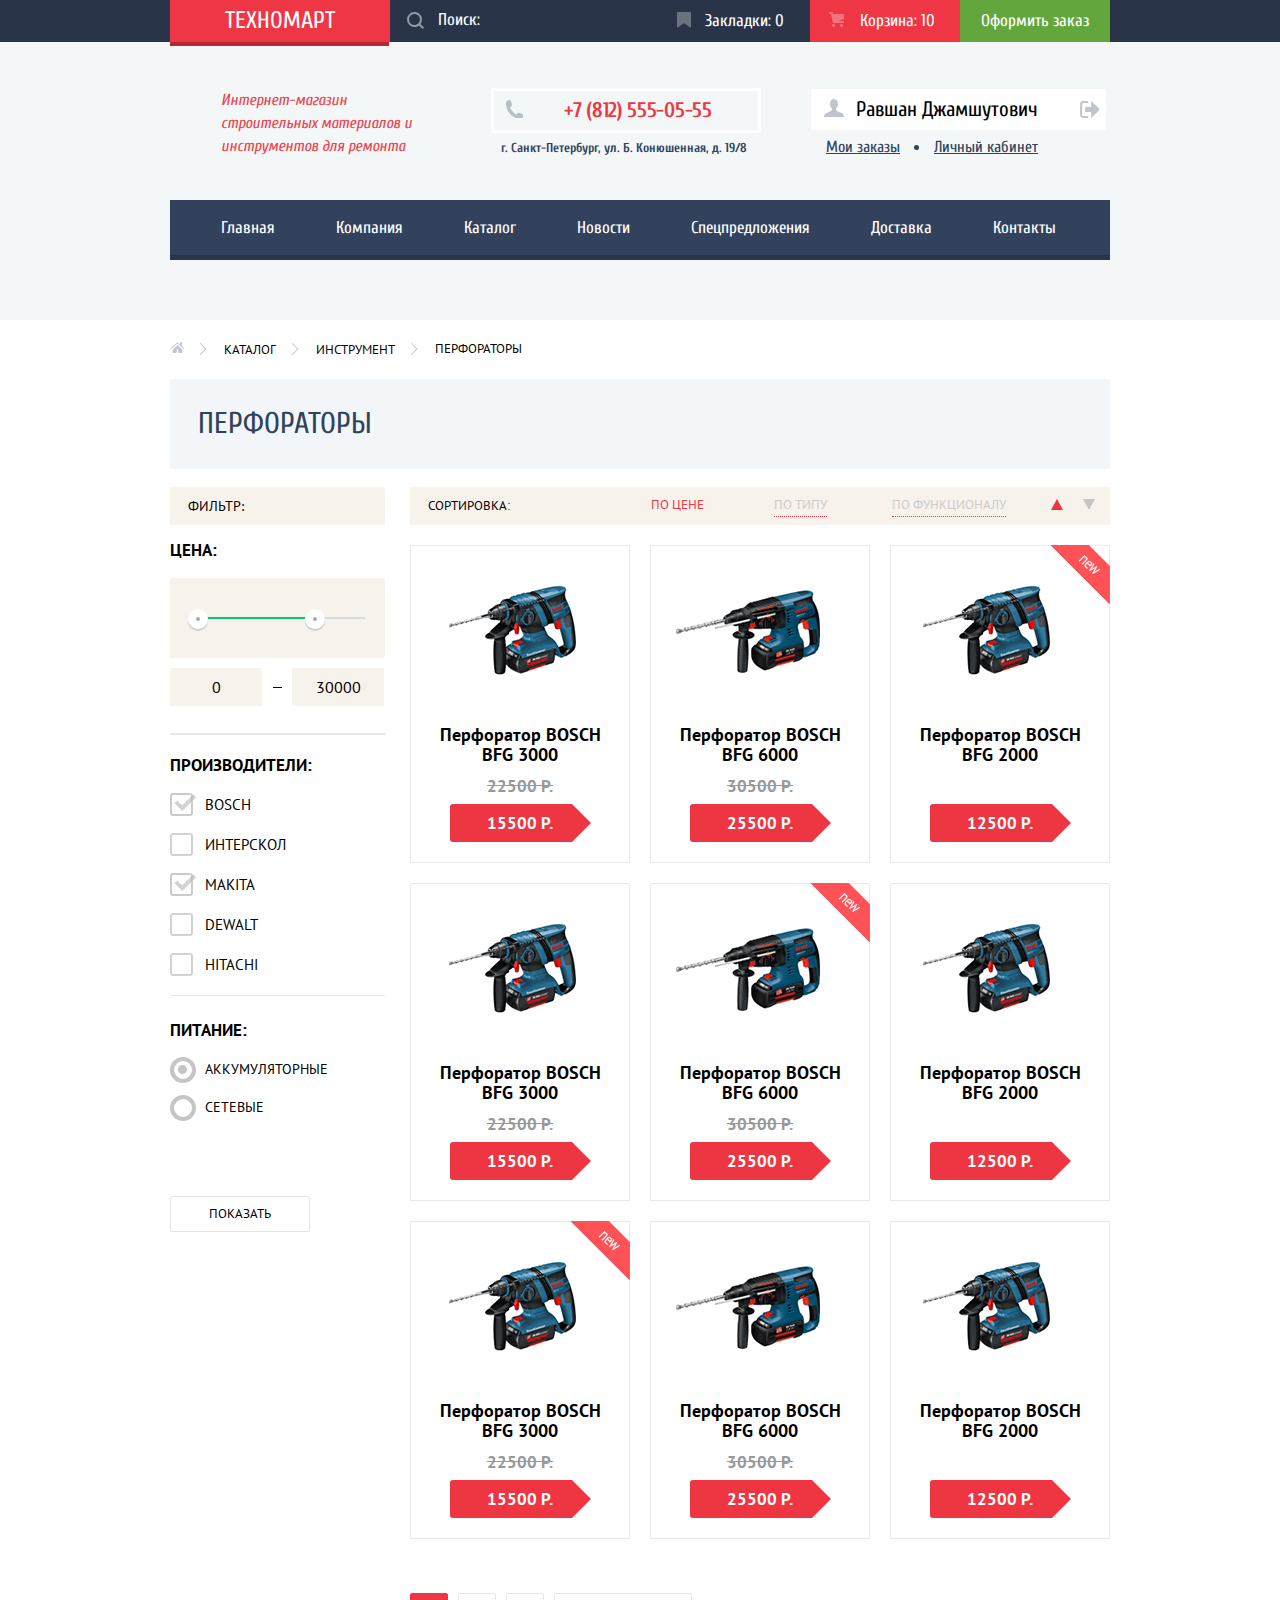
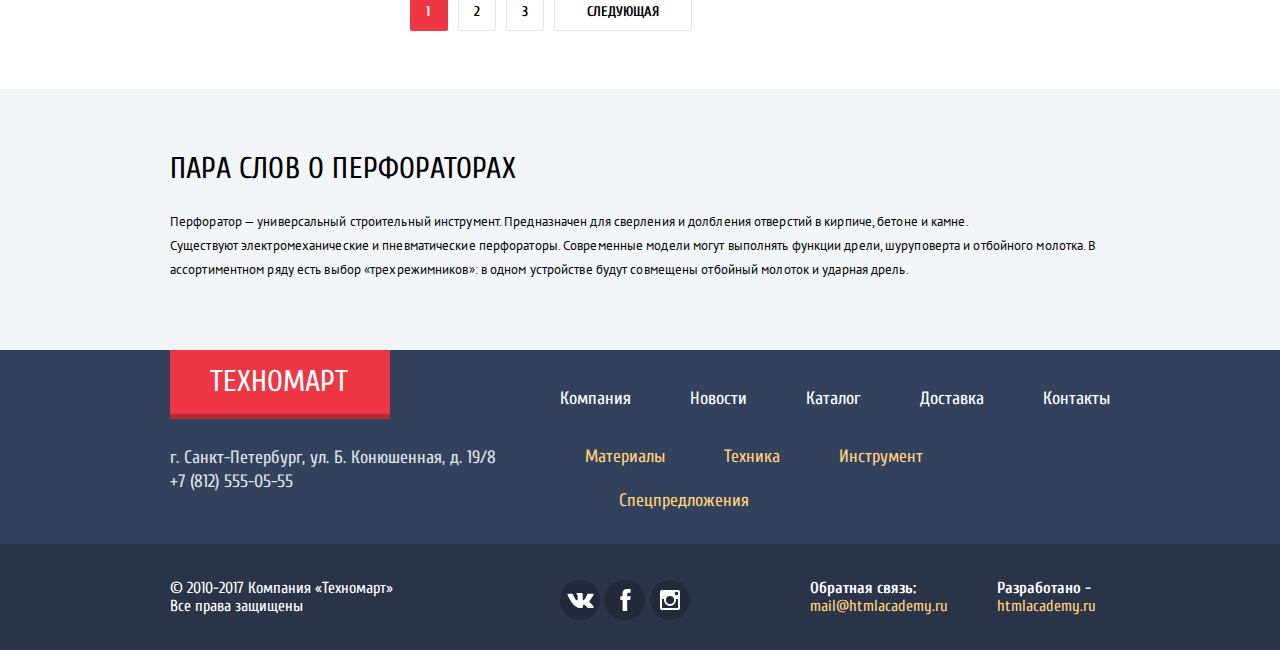
==== catalog.html @ 1ebf63c8 "Финал 8" ====
<!DOCTYPE html>
<html lang="en">
<head>
	<meta charset="UTF-8">
	<title>Technomart</title>
    <link href="css/minnormalize.css" rel="stylesheet">
    <link href="css/minstyle.css" rel="stylesheet" >
</head>
<body>
	<header class="main-header">
		
		<div class="main-header-wrapper">
			<div class="container">

			  	<section class="order-navigation">
			  		<a href="index.html" class="logo">Техномарт</a>

			  		<form action="#" method="post" class="search-form">
			  			<label for="search-request">
                			<span class="visually-hidden">Поиск по сайту:</span>
              			</label>
  						<input class="search-field" type="search" name="search-request" id="search-request" placeholder="Поиск:" autocomplete="on">
  						<button class="button visually-hidden" type="submit" value="Поиск" tabindex="-1">Поиск</button>

					</form>
					
					<button class="bookmarks">Закладки: 0</button>
					<button class="basket basket-catalog">Корзина: 10</button>
			  		<a href="#" class="order">Оформить заказ</a>
			  	</section>

			</div>
		</div>

		<div class="address-wrapper">
			<div class="container">	
				<section class="address">
					<h1>Интернет-магазин строительных материалов и инструментов для ремонта</h1>
					
					<div class="address-item address-item-catalog">
						<p class="tel">+7 (812) 555-05-55</p>
						<span>г. Санкт-Петербург, ул. Б. Конюшенная, д. 19/8</span>
					</div>

					<div class="address-right">
						<div class="address-text">
							<a class="address-right-user" href="">Равшан Джамшутович</a>
							<a class="address-right-close" href=""></a>
						</div>
						<a class="address-text-footer" href="#">Мои заказы</a>
						<a class="address-text-footer" href="#">Личный кабинет</a>
					</div>
				</section>	
			</div>
		</div>

		<div class="container">

	        <nav class="main-navigation">
	        	<ul class="site-navigation">
	        		<li><a href="index.html">Главная</a></li>
	        		<li><a href="#">Компания</a></li>
	        		<li><a>Каталог</a></li>
	        		<li><a href="#">Новости</a></li>
	        		<li><a href="#">Спецпредложения</a></li>
	        		<li><a href="#">Доставка</a></li>
	        		<li><a href="#">Контакты</a></li>
	        	</ul>
	        </nav>

        </div>
		
		
  	</header>

	<main class="container">
		
		<ul class="breadcrumbs">
	        <li class="breadcrumbs-item"><a class="breadcrumbs-home" href="index.html"><img src="img/icon-home.svg" alt="Главная" width="14" height="14"></a></li>
	        <li class="breadcrumbs-item"><a>Каталог</a></li>
	        <li class="breadcrumbs-item"><a href="#">Инструмент</a></li>
	        <li class="breadcrumbs-current">Перфораторы</li>
      	</ul>
		
		<h2 class="instrument-text">Перфораторы</h2>
		
		<div class="catalog-item">

			<section class="filters">
		        
		        <form method="get" action="https://echo.htmlacademy.ru" class="filter">
		        	<p>Фильтр:</p>
		        	
		        	<div class="filter-item filter-item1"><p class="filter-text">Цена:</p>

		        		<div class="range-filter">
            				<div class="range-controls">
								<div class="scale">
					            	<div class="bar"></div>
					            </div>
					            <div class="toggle toggle-min"></div>
            					<div class="toggle toggle-max"></div>
          					</div>

          					<div class="price-controls">
								<label class="min-price"><input name="min-price" type="text" value="0"></label>
            					<label class="max-price"><input name="max-price" type="text" value="30000"></label>
          					</div>
        				</div>

		        	</div>

		        	<div class="filter-item filter-item2">Производители:</div>
				        <ul class="filter-list">
				          <li>
				            <input class="visually-hidden filter-input filter-input-checkbox" type="checkbox" name="bosch" id="bosch" checked>
				            <label for="bosch">Bosch</label>
				          </li>
				          <li>
				            <input class="visually-hidden filter-input filter-input-checkbox" type="checkbox" name="interscol" id="interscol">
				            <label for="interscol">Интерскол</label>
				          </li>
				          <li>
				            <input class="visually-hidden filter-input filter-input-checkbox" type="checkbox" name="makita" id="makita" checked>
				            <label for="makita">Makita</label>
				          </li>
				          <li>
				            <input class="visually-hidden filter-input filter-input-checkbox" type="checkbox" name="dewalt" id="dewalt">
				            <label for="dewalt">Dewalt</label>
				          </li>
				          <li>
				            <input class="visually-hidden filter-input filter-input-checkbox" type="checkbox" name="hitachi" id="hitachi">
				            <label for="hitachi">Hitachi</label>
				          </li>
				        </ul>
						
				        <div class="filter-item filter-item3">Питание:</div>

				       	<ul class="filter-list2">
				       		<li>
				      			<input class="visually-hidden filter-input filter-input-radio" type="radio" name="product-group" id="battery" checked>
		    					<label for="battery">Аккумуляторные</label>
		    				</li>
		  					<li>
		      					<input class="visually-hidden filter-input filter-input-radio" type="radio" name="product-group" id="network">
		    					<label for="network">Сетевые</label>
		    				</li>
		    			</ul>

	    				<button type="submit" class="filter-button">Показать</button>
		        </form>
		        
	      	</section>

	      	<section class="catalog">

	      	 	<div class="sorting">
		        	<p>Сортировка:</p>
		        	<a href="#" class="sorting-text1 sorting-active">По цене</a>
		        	<a href="#" class="sorting-text2">По типу</a>
		        	<a href="#" class="sorting-text3">По функционалу</a>
		        	<a href="#" class="sorting-up">
		        		<span class="visually-hidden">Упорядочить по возрастанию</span>
		        		<!-- <svg class="sorting-img1" xmlns="http://www.w3.org/2000/svg" width="11" height="10" viewBox="0 0 11 10"><path d="M5.5 0L0 10h11z"/></svg> -->
		        	</a>
		        	<a href="#" class="sorting-down">
		        		<span class="visually-hidden">Упорядочить по убыванию</span>
		        		<!-- <svg class="sorting-img2" xmlns="http://www.w3.org/2000/svg" width="11" height="10" viewBox="0 0 11 10"><path d="M5.5 10L0 0h11"/></svg> -->
		        	</a>
		        </div>

		        <div class="catalog-product-item">
		      		<div class="catalog-product">
						<img class="img1" src="img/product2.png" alt="Перфоратор BOSH BFG 3000" width="127" height="112">
						<p class="product-text">Перфоратор BOSCH BFG 3000</p>
						<div class="old-price">22500 Р.</div>
						<div class="new-price">15500 Р.</div>
						<div class="product-item">
							<button class="product-buy catalog-buy">Купить</button>
							<button class="product-bookmarks">В закладки</button>
						</div>
					</div>
					<div class="catalog-product">
						<img class="img2" src="img/product3.png" alt="Перфоратор BOSH BFG 6000" width="144" height="128">
						<p class="product-text">Перфоратор BOSCH BFG 6000</p>
						<div class="old-price">30500 Р.</div>
						<div class="new-price">25500 Р.</div>
						<div class="product-item">
							<button class="product-buy catalog-buy">Купить</button>
							<button class="product-bookmarks">В закладки</button>
						</div>
					</div>
					<div class="catalog-product new">
						<img class="img3" src="img/product2.png" alt="Перфоратор BOSH BFG 2000" width="127" height="112">
						<p class="product-text">Перфоратор BOSCH BFG 2000</p>
						<div class="old-price hidden">32500 Р.</div>
						<div class="new-price">12500 Р.</div>
						<div class="product-item">
							<button class="product-buy catalog-buy">Купить</button>
							<button class="product-bookmarks">В закладки</button>
						</div>
					</div>
					
					<div class="catalog-product">
						<img class="img1" src="img/product2.png" alt="Перфоратор BOSH BFG 3000" width="127" height="112">
						<p class="product-text">Перфоратор BOSCH BFG 3000</p>
						<div class="old-price">22500 Р.</div>
						<div class="new-price">15500 Р.</div>
						<div class="product-item">
							<button class="product-buy catalog-buy">Купить</button>
							<button class="product-bookmarks">В закладки</button>
						</div>
					</div>
					<div class="catalog-product new">
						<img class="img2" src="img/product3.png" alt="Перфоратор BOSH BFG 6000" width="144" height="128">
						<p class="product-text">Перфоратор BOSCH BFG 6000</p>
						<div class="old-price">30500 Р.</div>
						<div class="new-price">25500 Р.</div>
						<div class="product-item">
							<button class="product-buy catalog-buy">Купить</button>
							<button class="product-bookmarks">В закладки</button>
						</div>
					</div>
					<div class="catalog-product">
						<img class="img3" src="img/product2.png" alt="Перфоратор BOSH BFG 2000" width="127" height="112">
						<p class="product-text">Перфоратор BOSCH BFG 2000</p>
						<div class="old-price hidden">32500 Р.</div>
						<div class="new-price">12500 Р.</div>
						<div class="product-item">
							<button class="product-buy catalog-buy">Купить</button>
							<button class="product-bookmarks">В закладки</button>
						</div>
					</div>

					<div class="catalog-product new">
						<img class="img1" src="img/product2.png" alt="Перфоратор BOSH BFG 3000" width="127" height="112">
						<p class="product-text">Перфоратор BOSCH BFG 3000</p>
						<div class="old-price">22500 Р.</div>
						<div class="new-price">15500 Р.</div>
						<div class="product-item">
							<button class="product-buy catalog-buy">Купить</button>
							<button class="product-bookmarks">В закладки</button>
						</div>
					</div>
					<div class="catalog-product">
						<img class="img2" src="img/product3.png" alt="Перфоратор BOSH BFG 6000" width="144" height="128">
						<p class="product-text">Перфоратор BOSCH BFG 6000</p>
						<div class="old-price">30500 Р.</div>
						<div class="new-price">25500 Р.</div>
						<div class="product-item">
							<button class="product-buy catalog-buy">Купить</button>
							<button class="product-bookmarks">В закладки</button>
						</div>
					</div>
					<div class="catalog-product">
						<img class="img3" src="img/product2.png" alt="Перфоратор BOSH BFG 2000" width="127" height="112">
						<p class="product-text">Перфоратор BOSCH BFG 2000</p>
						<div class="old-price hidden">32500 Р.</div>
						<div class="new-price">12500 Р.</div>
						<div class="product-item">
							<button class="product-buy catalog-buy">Купить</button>
							<button class="product-bookmarks">В закладки</button>
						</div>
					</div>					
					
				</div>

				<ul class="pagination-list">
		          	<li class="pagination-item"><a class="pagination-item-current">1</a></li>
		          	<li class="pagination-item"><a href="#">2</a></li>
		          	<li class="pagination-item"><a href="#">3</a></li>
		          	<li class="pagination-item"><a class="pagination-item-last" href="#">Следующая</a></li>
		        </ul>

	      	</section>
	    </div>

	</main>		

		<div class="catalog-wrapper">
			<div class="container">
				<section class="catalog-description">
			      	<h3>Пара слов о перфораторах</h3>
			      	<p>Перфоратор — универсальный строительный инструмент. Предназначен для сверления и долбления отверстий в кирпиче, бетоне и камне. <br>
			      	Существуют электромеханические и пневматические перфораторы. Современные модели могут выполнять функции дрели, шуруповерта и отбойного
					молотка. В ассортиментном ряду есть выбор «трехрежимников»: в одном устройстве будут совмещены отбойный молоток и ударная дрель.</p>
				</section>
			</div>
		</div>
		

	

	<section class="navigation">
		<div class="container">
			<div class="navigation-items">
				<div class="navigation-item-left">
					<a class="logo" href="index.html">Техномарт</a>
					<p class="navigation-text">г. Санкт-Петербург, ул. Б. Конюшенная, д. 19/8<br>		
					   +7 (812) 555-05-55</p>
				</div>
				<div class="navigation-item-right">
					<div class="navigation-list">
						<ul class="navigation-list-top">
			        		<li><a href="#">Компания</a></li>
			        		<li><a href="#">Новости</a></li>
			        		<li><a href="catalog.html">Каталог</a></li>
			        		<li><a href="#">Доставка</a></li>
			        		<li><a href="#">Контакты</a></li>
			        	</ul>
			        	<ul class="navigation-list-bottom">
			        		<li><a href="#" class="orange">Материалы</a></li>
			        		<li><a href="#" class="orange">Техника</a></li>
			        		<li><a href="#" class="orange">Инструмент</a></li>
			        		<li><a href="#" class="orange">Спецпредложения</a></li>
			        	</ul>
		        	</div>
				</div>
			</div>
		</div>
	</section>

	<footer>
		<div class="container">
			<div class="footer-items">
				<p class="footer-left">&copy; 2010-2017 Компания «Техномарт» Все права защищены</p>
				<ul>
					<li><a class="footer-social social-button" href="#">
						<span class="visually-hidden">Подписывайтесь на нас в Вконтакте</span>
						<svg xmlns="http://www.w3.org/2000/svg" width="27" height="15" viewBox="0 0 26.14 14.91">
      							<path d="M26 13.47l-.09-.17a13.55 13.55 0 0 0-2.6-3q-.87-.83-1.1-1.12A1 1 0 0 1 22 8a10.27 10.27 0 0 1 1.22-1.78l.88-1.16q2.35-3.13 2-4L26 .94a.8.8 0 0 0-.4-.22 2.14 2.14 0 0 0-.87 0h-3.92a.51.51 0 0 0-.27 0h-.3a.6.6 0 0 0-.15.14.93.93 0 0 0-.14.24 22.22 22.22 0 0 1-1.46 3.06q-.5.84-.93 1.46a7 7 0 0 1-.71.91 4.94 4.94 0 0 1-.52.47q-.23.18-.35.15l-.23-.05a.9.9 0 0 1-.31-.33 1.49 1.49 0 0 1-.16-.53v-.55-.65-.57-1.12-1-.75a3.14 3.14 0 0 0 0-.62 2.12 2.12 0 0 0-.14-.44.73.73 0 0 0-.28-.33 1.57 1.57 0 0 0-.46-.18A9 9 0 0 0 12.57 0a8.93 8.93 0 0 0-3.25.33 1.83 1.83 0 0 0-.52.41q-.25.3-.07.33a1.67 1.67 0 0 1 1.16.59l.08.16a2.6 2.6 0 0 1 .19.63 6.32 6.32 0 0 1 .12 1 10.59 10.59 0 0 1 0 1.7q-.07.71-.13 1.1a2.21 2.21 0 0 1-.18.64 2.69 2.69 0 0 1-.16.3l-.07.07a1 1 0 0 1-.37.07.86.86 0 0 1-.46-.19 3.27 3.27 0 0 1-.56-.52 7 7 0 0 1-.66-.93q-.37-.6-.76-1.42l-.22-.39q-.2-.38-.56-1.11t-.62-1.43A.9.9 0 0 0 5.2.9h-.07a.93.93 0 0 0-.22-.16A1.44 1.44 0 0 0 4.6.65L.87.68A1 1 0 0 0 .1.94L0 1a.44.44 0 0 0 0 .22 1.08 1.08 0 0 0 .08.37Q.9 3.53 1.86 5.31t1.66 2.87Q4.23 9.27 5 10.24t1 1.24l.37.41.34.33a8.06 8.06 0 0 0 1 .78 16.34 16.34 0 0 0 1.4.9 7.6 7.6 0 0 0 1.79.72 6.19 6.19 0 0 0 2 .22h1.57a1.08 1.08 0 0 0 .72-.3l.05-.07a.9.9 0 0 0 .1-.25 1.38 1.38 0 0 0 0-.37 4.48 4.48 0 0 1 .09-1.05 2.77 2.77 0 0 1 .23-.71 1.74 1.74 0 0 1 .29-.4 1.19 1.19 0 0 1 .23-.2h.11a.86.86 0 0 1 .77.21 4.52 4.52 0 0 1 .83.79q.39.47.93 1.05a6.41 6.41 0 0 0 1 .87l.27.16a3.31 3.31 0 0 0 .71.3 1.53 1.53 0 0 0 .76.07l3.48-.05a1.58 1.58 0 0 0 .8-.17.68.68 0 0 0 .34-.37 1.06 1.06 0 0 0 0-.46 1.71 1.71 0 0 0-.1-.36z" fill="#fff">
     							</path>
    					</svg></a>
					</li>
					<li><a class="footer-social social-button" href="#">
					        <svg xmlns="http://www.w3.org/2000/svg" width="19" height="22" viewBox="0 0 10.15 21.74">
						        <path d="M3.34 1.12A4.77 4.77 0 0 1 6.53 0h3.61v3.81H7.81a1.07 1.07 0 0 0-1.09.83v2.55h3.42c-.08 1.23-.24 2.45-.41 3.67h-3v10.87H2.21V10.86H0V7.21h2.19V3.66a3.83 3.83 0 0 1 1.15-2.54z" fill="#fff"/>
					        </svg></a>
					</li>
					<li><a class="footer-social social-button" href="#">
						<span class="visually-hidden">Смотрите нас в Инстаграме</span>
						<svg xmlns="http://www.w3.org/2000/svg" width="20" height="20" viewBox="0 0 20 20">
							<path d="M18 0H2a2 2 0 0 0-2 2v16a2 2 0 0 0 2 2h16a2 2 0 0 0 2-2V2a2 2 0 0 0-2-2zm-8 6a4 4 0 1 1-4 4 4 4 0 0 1 4-4zM2.5 18a.47.47 0 0 1-.5-.5V9h2.1a3.4 3.4 0 0 0-.1 1 6 6 0 1 0 12 0 3.4 3.4 0 0 0-.1-1H18v8.5a.47.47 0 0 1-.5.5zM18 4.5a.47.47 0 0 1-.5.5h-2a.47.47 0 0 1-.5-.5v-2a.47.47 0 0 1 .5-.5h2a.47.47 0 0 1 .5.5z" fill="#fff">
							</path>
        				</svg></a>
					</li>
		        </ul>
		        
		        <div class="footer-copyright">
		        	<div class="footer-copyright-left">
						<b>Обратная связь:</b> 
						<a class="button-footer" href="https://htmlacademy.ru">mail@htmlacademy.ru</a>
					</div>
					<div class="footer-copyright-right">
				        <b>Разработано -</b> 
				        <a class="button-footer" href="https://htmlacademy.ru/intensive/htmlcss">htmlacademy.ru</a>
				    </div>
				</div>
		      	
	      	</div>
		</div>
	</footer>

	<section class="modal-buy">

		<h3>Товар добавлен в корзину!</h3>
		<button class="modal-buy-close" type="button">Закрыть</button>
		
		<div class="modal-buy-item">
			<a class="left-button">Оформить заказ</a>
			<a class="right-button">Продолжить покупки</a>
		</div>
		
	</section>

	
	
	<script src="js/minpopap-buy.js"></script> 
	
</body>
</html>
---- css/minnormalize.css ----
html{line-height:1.15;-webkit-text-size-adjust:100%}body{margin:0}h1{font-size:2em;margin:.67em 0}hr{box-sizing:content-box;height:0;overflow:visible}pre{font-family:monospace,monospace;font-size:1em}a{background-color:transparent}abbr[title]{border-bottom:none;text-decoration:underline;text-decoration:underline dotted}b,strong{font-weight:bolder}code,kbd,samp{font-family:monospace,monospace;font-size:1em}small{font-size:80%}sub,sup{font-size:75%;line-height:0;position:relative;vertical-align:baseline}sub{bottom:-.25em}sup{top:-.5em}img{border-style:none}button,input,optgroup,select,textarea{font-family:inherit;font-size:100%;line-height:1.15;margin:0}button,input{overflow:visible}button,select{text-transform:none}button,[type="button"],[type="reset"],[type="submit"]{-webkit-appearance:button}button::-moz-focus-inner,[type="button"]::-moz-focus-inner,[type="reset"]::-moz-focus-inner,[type="submit"]::-moz-focus-inner{border-style:none;padding:0}button:-moz-focusring,[type="button"]:-moz-focusring,[type="reset"]:-moz-focusring,[type="submit"]:-moz-focusring{outline:1px dotted ButtonText}fieldset{padding:.35em .75em .625em}legend{box-sizing:border-box;color:inherit;display:table;max-width:100%;padding:0;white-space:normal}progress{vertical-align:baseline}textarea{overflow:auto}[type="checkbox"],[type="radio"]{box-sizing:border-box;padding:0}[type="number"]::-webkit-inner-spin-button,[type="number"]::-webkit-outer-spin-button{height:auto}[type="search"]{-webkit-appearance:textfield;outline-offset:-2px}[type="search"]::-webkit-search-decoration{-webkit-appearance:none}::-webkit-file-upload-button{-webkit-appearance:button;font:inherit}details{display:block}summary{display:list-item}template{display:none}[hidden]{display:none}
---- css/minstyle.css ----
@import "https://fonts.googleapis.com/css?family=Cuprum:400,400i,700|PT+Sans:400,700&subset=cyrillic";body{margin:0;padding:0;font-family:"Cuprum",Arial,sans-serif;font-size:14px;line-height:18px;font-weight:400;-webkit-box-sizing:border-box;box-sizing:border-box}a{text-decoration:none}img{max-width:100%;height:auto}.visually-hidden:not(:focus):not(:active),input[type="checkbox"].visually-hidden,input[type="radio"].visually-hidden{position:absolute;width:1px;height:1px;margin:-1px;border:0;padding:0;white-space:nowrap;-webkit-clip-path:inset(100%);clip-path:inset(100%);clip:rect(0 0 0 0);overflow:hidden}main{display:block}.main-header{margin-bottom:60px}.main-header-wrapper{background-color:#293448}.container{width:940px;margin:0 auto;padding:0 10px}.order-navigation{display:-webkit-box;display:-ms-flexbox;display:flex;background-color:#293448;color:#fff;margin:0}.order-navigation a{display:block}.order-navigation .logo{position:relative;font-size:24px;line-height:24px;color:#fff;background-color:#EF3644;padding:9px 55px;cursor:pointer;text-transform:uppercase}.order-navigation .logo::before{content:"";position:absolute;width:219px;height:4px;bottom:-4px;left:0;background-color:#B52932}.order-navigation .logo:hover,.order-navigation .logo:focus{background-color:#C92C37}.order-navigation .logo:active{background-color:#BA2632}.order-navigation button{font-size:17px;line-height:18px;background-color:#293448;color:#fff;border:none;cursor:pointer}.order-navigation .basket{position:relative;padding:10px 0;padding-left:50px;padding-right:30px;display:block}.order-navigation .bookmarks{position:relative;padding:10px 0;padding-left:45px;padding-right:26px;display:block}.order-navigation .bookmarks::before{content:"";position:absolute;width:18px;height:18px;left:17px;background-image:url(../img/icon-bookmark.svg);background-repeat:no-repeat;background-position:0 0;opacity:.3}.order-navigation .basket::before{content:"";position:absolute;width:18px;height:18px;left:19px;background-image:url(../img/icon-cart.svg);background-repeat:no-repeat;background-position:0 0;opacity:.3}.order-navigation .bookmarks:hover::before,.order-navigation .basket:hover::before,.order-navigation .bookmarks:focus::before,.order-navigation .basket:focus::before{opacity:1}.order-navigation .bookmarks:active::before,.order-navigation .basket:active::before{opacity:.5}.order-navigation button:active{background-color:#161C28;color:#B7BBBE}.order-navigation-item{display:-webkit-box;display:-ms-flexbox;display:flex}.order-navigation-item2{display:-webkit-box;display:-ms-flexbox;display:flex}.order-navigation .order{font-size:17px;line-height:18px;background-color:#63A63D;color:#fff;padding:12px 21px}.order-navigation .order:hover,.order-navigation .order:focus{background-color:#5FBA2E}.order-navigation .order:active{background-color:#518533;color:#B7BBBE}.search-form input[type=search]{-webkit-box-sizing:border-box;box-sizing:border-box;font-size:17px;line-height:18px;width:270px;background-color:#293449;background-image:url(../img/icon-search-gray.svg);background-repeat:no-repeat;background-position:17px 12px;border:none;-webkit-transition:background .15s;-o-transition:background .15s;transition:background .15s;padding:11px 10px 12px 48px}.search-form input[type="search"]::-webkit-input-placeholder{color:#fff}.search-form input[type="search"]:-ms-input-placeholder{color:#fff}.search-form input[type="search"]::-ms-input-placeholder{color:#fff}.search-form input[type="search"]::placeholder{color:#fff}.search-form input[type=search]:hover{background-color:#212a3a;background-image:url(../img/icon-search-white.svg)}.search-form input[type=search]:active{background-image:url(../img/icon-search-gray.svg)}.search-form input[type=search]:focus{color:#000;background-color:#fff;background-image:url(../img/icon-search-red.svg)}.address{display:-webkit-box;display:-ms-flexbox;display:flex;min-height:278px;background-color:#F3F7F8}.address-wrapper{background-color:#F3F7F8}.address-item{width:270px;margin-right:67px}.address h1{margin-top:47px;margin-left:51px;margin-right:60px;width:210px;font-size:16px;line-height:23px;color:#EF434E;font-style:italic;font-weight:400}.address p:not(.address-text){margin:0;margin-top:46px;margin-bottom:3px;position:relative;color:#EF3643;font-weight:700;font-size:21px;line-height:21px;letter-spacing:-.3px;border:3px solid #FFF;padding:9px 0;padding-left:70px;padding-right:40px}.address p:not(.address-text)::before{content:"";position:absolute;width:18px;height:18px;left:11px;background-image:url(../img/icon-phone.svg);background-repeat:no-repeat;background-position:0 0}.address-item span{font-size:13px;line-height:24px;font-weight:700;color:#32425C;padding-left:10px}.address button{height:45px;font-size:21px;line-height:21px;margin-top:46px;background-color:#fff;border:none;list-style:none;cursor:pointer}.enter{position:relative;margin-right:10px;padding-left:48px;padding-right:23px}.enter::before{content:"";position:absolute;width:20px;height:18px;top:14px;left:14px;background-image:url(../img/icon-login.svg);background-repeat:no-repeat;background-position:0 0;opacity:.1}.enter:hover::before,.enter:focus::before{opacity:1}.enter:active::before{opacity:.1}.registration{width:150px}.address button:hover,.address button:focus{color:#ED3744}.address button:active{color:#CACACA}.site-navigation{position:absolute;top:200px;min-width:940px;background-color:#32425C;margin:0;padding:0;display:-webkit-box;display:-ms-flexbox;display:flex}.site-navigation::after{content:"";position:absolute;width:940px;height:5px;background-color:#293448;left:0;top:55px}.main-navigation a{display:block;font-size:17px;margin:0;line-height:17px;padding:19px 0;padding-left:29px;padding-right:32px;color:#fff;cursor:pointer}.main-navigation li{list-style:none}.main-navigation li:first-child{padding-left:22px}.main-navigation a:hover,.main-navigation a:focus{background-color:#293448}.main-navigation a:active{color:#A8ACAD}.description{color:#fff;margin-bottom:53px}.description-items{display:-webkit-box;display:-ms-flexbox;display:flex;margin-top:59px}.description-items-slider{display:-webkit-box;display:-ms-flexbox;display:flex;-webkit-box-orient:horizontal;-webkit-box-direction:reverse;-ms-flex-direction:row-reverse;flex-direction:row-reverse}.description-right{display:-webkit-box;display:-ms-flexbox;display:flex;-webkit-box-orient:vertical;-webkit-box-direction:normal;-ms-flex-direction:column;flex-direction:column}.description h3{font-size:24px;line-height:30px}.description a{color:#fff;font-size:14px;line-height:18px;text-transform:uppercase}.description-item1{position:relative;background-color:#FFBF47;width:300px;height:123px;margin-right:20px;margin-bottom:20px}.description-item1::after{content:"";position:absolute;width:60px;height:60px;background-image:url(../img/new-flag.png);background-repeat:no-repeat;background-position:0 0;top:0;right:0}.description-item1 h3,.description-item2 h3,.description-item3 h3,.description-item4 h3,.description-item5 h3{position:relative;padding-left:22px;margin-top:20px;margin-bottom:12px}.description-item1 h3::after{content:"";position:absolute;width:50px;height:70px;background-image:url(../img/icon-1.svg);background-repeat:no-repeat;background-position:0 0;top:10px;left:213px}.description-item2 h3::after{content:"";position:absolute;width:75px;height:70px;background-image:url(../img/icon-2.svg);background-repeat:no-repeat;background-position:0 0;top:14px;left:195px}.description-item3 h3::after{content:"";position:absolute;width:75px;height:70px;background-image:url(../img/icon-3.svg);background-repeat:no-repeat;background-position:0 0;top:10px;left:190px}.description-item4 h3::after{content:"";position:absolute;width:75px;height:75px;background-image:url(../img/icon-4.svg);background-repeat:no-repeat;background-position:0 0;top:5px;left:195px}.description-item5 h3::after{content:"";position:absolute;width:80px;height:75px;background-image:url(../img/icon-5.svg);background-repeat:no-repeat;background-position:0 0;top:10px;left:190px}.description-item1 a{display:block;border-radius:2px;padding:10px 0;width:135px;text-align:center;margin-left:25px;background-color:#E5AD40}.description-item1 a:hover,.description-item1 a:focus{background-color:#A47D29}.description-item2{background-color:#3BBCE3;width:300px;margin-right:20px;margin-bottom:20px;min-height:123px}.description-item2 a{display:block;width:135px;border-radius:2px;padding:10px 0;margin-left:25px;text-align:center;background-color:#34A9CC}.description-item2 a:hover,.description-item2 a:focus{background-color:#427598}.description-item3{background-color:#DD91D9;width:300px;margin-bottom:20px;min-height:123px}.description-item3 a{display:block;width:135px;border-radius:2px;padding:10px 0;text-align:center;margin-left:25px;background-color:#C782C3}.description-item3 a:hover,.description-item3 a:focus{background-color:#8C4F8F}.description-item4{background-color:#8ED78E;width:300px;min-height:123px;margin-bottom:20px}.description-item4 a{display:block;width:135px;border-radius:2px;padding:10px 0;text-align:center;margin-left:25px;background-color:#80C181}.description-item4 a:hover,.description-item4 a:focus{background-color:#5C9255}.description-item5{background-color:#FEC047;width:300px;min-height:123px}.description-item5 a{display:block;width:135px;border-radius:2px;padding:10px 0;text-align:center;margin-left:25px;background-color:#E5AD40}.description-item5 a:hover,.description-item5 a:focus{background-color:#A47D29}.slider{position:relative;width:620px;height:265px;background-color:#170D0C;margin-right:20px}.slider::before{content:"";position:absolute;width:25px;height:40px;background-image:url(../img/icon-left.svg);background-repeat:no-repeat;background-position:0 0;top:115px;left:25px}.slider::after{content:"";position:absolute;width:25px;height:40px;background-image:url(../img/icon-right.svg);background-repeat:no-repeat;background-position:0 0;top:115px;right:20px}.slider p{text-transform:uppercase;font-weight:700;font-size:36px;line-height:36px;margin:0}.slider span{font-size:18px;line-height:24px}.button{font-size:14px;line-height:18px;color:#fff;background-color:#EF3644;text-transform:uppercase}.slider-item{position:absolute;top:25px;left:23px}.slider a{position:absolute;top:207px;left:23px;border-radius:2px;padding:10px 48px}.slider2{display:none}.button:hover,.button:focus{background-color:#C92C37}.button:active{background-color:#BA2632}.popular-products-item{display:-webkit-box;display:-ms-flexbox;display:flex;-webkit-box-pack:justify;-ms-flex-pack:justify;justify-content:space-between;-webkit-box-align:center;-ms-flex-align:center;align-items:center;background-color:#F9F6F1;color:#32425B;text-transform:uppercase;margin-bottom:20px;padding:25px 25px 25px 27px}.popular-producers-item{display:-webkit-box;display:-ms-flexbox;display:flex;-webkit-box-pack:justify;-ms-flex-pack:justify;justify-content:space-between;-webkit-box-align:center;-ms-flex-align:center;align-items:center;background-color:#F9F6F1;color:#32425B;text-transform:uppercase;margin-bottom:20px;padding:25px 25px 25px 24px}.popular-products-item h2,.popular-producers-item h2{font-size:30px;font-weight:400;line-height:30px;margin:0}.popular-products-item a,.popular-producers-item a{text-align:center;width:253px;padding:10px 0;border-radius:2px}.products-wrapper a{width:218px;margin-right:20px}.products-wrapper a:nth-child(4n){margin-right:0}.products-wrapper{display:-webkit-box;display:-ms-flexbox;display:flex;-ms-flex-wrap:wrap;flex-wrap:wrap;-webkit-box-pack:start;-ms-flex-pack:start;justify-content:flex-start}.products-wrapper2{margin-bottom:65px}.products-wrapper2 a{height:144px}.products-wrapper a{margin-bottom:20px;border:1px solid #E8E8E8}.products-wrapper a:hover,.products-wrapper a:focus{-webkit-box-shadow:0 0 15px grey;box-shadow:0 0 15px grey}.products-wrapper a:active{opacity:.3}.product{position:relative;display:inline-block;-webkit-box-sizing:border-box;box-sizing:border-box;width:220px;min-height:316px;border:1px solid #EAEAEA;font-family:"PT Sans",Arial,sans-serif;font-weight:700;text-align:center;margin-right:20px;margin-bottom:22px}.product:nth-child(4n){margin-right:0}.product img{max-width:100%}.product .img1{padding-top:6px;margin-left:-5px}.product .img2{padding-top:27px;margin-left:-15px;margin-bottom:30px}.product .img3{padding-top:20px;margin-left:-22px;margin-bottom:22px}.product .img4{padding-top:27px;margin-left:-30px;margin-bottom:30px}.product:hover,.product:focus{-webkit-box-shadow:0 0 15px grey;box-shadow:0 0 15px grey}.product-text{font-size:18px;line-height:20px;padding:0 25px;margin-top:5px;margin-bottom:0}.product-item{position:absolute;top:0;left:0;width:218px;height:88px;padding:40px 0;background-color:rgba(255,255,255,1);z-index:10}.product-buy,.product-bookmarks{display:block;width:129px;margin:0 auto;margin-bottom:7px;padding:7px 0;font-size:14px;line-height:16px;border-radius:2px;text-transform:uppercase;cursor:pointer}.product-buy{position:relative;background-color:#63A63D;border:3px solid #63A63D;border-bottom-color:#367315;color:#fff}.product-buy::before{content:"";position:absolute;width:17px;height:17px;left:7px;background-image:url(../img/icon-cart.svg);background-repeat:no-repeat;background-position:0 0;opacity:.3}.product-buy:hover,.product-buy:focus{border:3px solid #5FBA2E;background-color:#5FBA2E;border-bottom-color:#367315}.product-buy:hover::before,.product-buy:focus::before{opacity:1}.product-buy:active{background-color:#367315;border:3px solid #367315;border-bottom-color:#367315}.product-bookmarks{color:#31425C;background-color:#fff;border:3px solid #63A63D}.product-bookmarks:hover,.product-bookmarks:focus{border-color:#32425C}.product-bookmarks:active{border-color:#C1C5CE;color:#D2D2D4}.product-item{display:none}.product:hover .product-item,.product:focus .product-item{display:block}.new-price{position:relative;font-size:17px;line-height:18px;color:#fff;background:#ee3643;width:80px;margin:9px auto;margin-bottom:20px;padding:10px 30px;border-radius:3px}.hidden{visibility:hidden}.new-price:after{content:"";position:absolute;top:0;right:-20px;width:0;height:0;border:19px solid #fff;border-left-color:#ee3643}.old-price{font-size:17px;line-height:18px;margin-top:12px;margin-bottom:9px;color:#999;text-decoration:line-through}.popular-products .new::after,.catalog .new::after{content:"";position:absolute;width:60px;height:60px;background-image:url(../img/new-flag.png);background-repeat:no-repeat;background-position:0 0;top:-1px;right:-1px;z-index:11}.service{background-color:#F3F7F8;min-height:522px}.service h3{margin:0;padding-top:65px;padding-bottom:12px;font-weight:400;font-size:30px;line-height:30px;text-transform:uppercase}.service .service-text{font-family:"PT Sans",Arial,sans-serif;font-size:13px}.service-list{position:relative;padding:0;margin-bottom:100px}.service-list-item-none{display:none}.service-list li{display:-webkit-box;display:-ms-flexbox;display:flex}.service-list img{position:absolute;left:470px;top:20px}.service-list .service-list-img2{position:absolute;left:470px;top:0}.service-list .service-list-img3{position:absolute;left:470px;top:0}.service h4{font-size:36px;line-height:40px;font-weight:400;color:#33435D;margin:0;margin-bottom:20px;text-transform:uppercase}.service p{font-size:14px;line-height:24px;margin-bottom:70px}.tabs{padding:0;margin:0 auto;position:relative;box-sizing:border-box}.content{display:none;position:absolute;top:0;left:240px;margin-left:80px}.content h4{font-size:36px;line-height:40px;font-weight:400;font-family:"Cuprum",Arial,sans-serif;color:#33435D;margin:0;margin-top:-5px;margin-bottom:20px;text-transform:uppercase}.content p{font-size:14px;line-height:24px;font-family:"Cuprum",Arial,sans-serif}.tabs input{display:none}.tabs label{display:block;width:240px;padding:19px 23px;font-weight:700;color:#fff;box-sizing:border-box;background-color:#32425C;cursor:pointer;border-bottom:1px solid #4D637A}.tabs label:hover{background-color:#293448}.tabs .tab3:after{content:"";position:absolute;top:-55px;left:230px;width:10px;height:280px;background-image:url(../img/vertical-line.png);background-repeat:no-repeat;background-position:0 0}.tabs .tab3{border-bottom:none}.tabs-text{font-family:"Cuprum",Arial,sans-serif;font-size:21px}.tabs input:checked + label{color:#32425C;background-color:#fff}#tab1:checked ~ #content1,#tab2:checked ~ #content2,#tab3:checked ~ #content3,#tab4:checked ~ #content4{display:block}.content{animation:scale .7s ease-in-out}@keyframes scale{0%{transform:scale(0.9);opacity:0}50%{transform:scale(1);opacity:.5}100%{transform:scale(1);opacity:1}}.content1{width:275px;z-index:5}.content1:after{content:"";position:absolute;top:20px;left:150px;width:470px;height:260px;background-image:url(../img/delivery.png);background-repeat:no-repeat;background-position:0 0;z-index:-1}.content2{width:367px;z-index:5}.content2:after{content:"";position:absolute;top:0;left:230px;width:470px;height:260px;background-image:url(../img/warranty.png);background-repeat:no-repeat;background-position:0 0;z-index:-1}.content3{width:280px;z-index:5}.content3:after{content:"";position:absolute;top:0;left:155px;width:470px;height:260px;background-image:url(../img/credit.png);background-repeat:no-repeat;background-position:0 0;z-index:-1}.service-button{font-size:16px;text-transform:uppercase;color:#fff;background-color:#EF3644;padding:9px 38px;border-radius:2px}.service-button:hover,.service-button:focus{background-color:#C92C37}.service-button:active{background-color:#BA2632}.about-contacts{display:-webkit-box;display:-ms-flexbox;display:flex;-webkit-box-pack:justify;-ms-flex-pack:justify;justify-content:space-between}.about-us{width:520px}.about-us h3,.contacts h3{font-size:30px;line-height:30px;font-weight:400;text-transform:uppercase;margin-top:77px;margin-bottom:25px}.about-us p{font-size:14px;line-height:24px;font-weight:700}.about-us-text1{font-size:14px;line-height:24px;margin:0;margin-bottom:25px}.about-us .about-us-item{margin-bottom:25px}.about-us-text2{font-size:14px;line-height:24px;margin:0;margin-bottom:22px}.about-us .about-us-text3{position:relative;font-size:18px;line-height:20px;margin:0;margin-bottom:20px;padding-left:35px}.about-us-text3::before{content:"";position:absolute;left:0;top:8px;width:25px;height:2px;background-color:red}.about-us .bottom-text{font-size:18px;line-height:20px;margin:0;margin-bottom:35px}.about-us-list{list-style:none;font-weight:700;padding:0;margin:0}.about-us .button{display:block;-webkit-box-sizing:border-box;box-sizing:border-box;width:220px;margin-bottom:86px;padding:10px 40px;border-radius:2px}.contacts{width:300px}.contacts img{margin-bottom:37px}.contacts p{width:190px;font-size:14px;line-height:24px;font-weight:700;margin:0;margin-bottom:30px}.contacts .button{display:block;padding:10px 0;padding-left:65px;margin-bottom:86px;border-radius:2px}.navigation-items{display:-webkit-box;display:-ms-flexbox;display:flex}.navigation{background-color:#32425C;color:#fff}.navigation-item-left{width:350px}.navigation .logo{display:block;width:220px;-webkit-box-sizing:border-box;box-sizing:border-box;font-size:30px;line-height:30px;padding:17px 40px;margin-bottom:27px;text-transform:uppercase;color:#fff;cursor:pointer;background-color:#EF3644;border-bottom:5px solid #B52932}.navigation .logo:hover,.navigation .logo:focus{background-color:#C92C37}.navigation .logo:active{background-color:#BA2632}.navigation .navigation-text{color:#DDE1E6;font-size:18px;line-height:24px;margin-bottom:50px}.navigation-item-right{width:590px}.navigation-list{padding:0}.navigation-list-top{display:-webkit-box;display:-ms-flexbox;display:flex;-ms-flex-wrap:wrap;flex-wrap:wrap}.navigation-list-bottom{display:-webkit-box;display:-ms-flexbox;display:flex;-ms-flex-wrap:wrap;flex-wrap:wrap}.navigation-list-bottom li{margin-top:20px;margin-left:59px}.navigation-list-bottom li:first-child{margin-left:25px}.navigation-list-top li,.navigation-list-bottom li{list-style:none}.navigation-list-top{margin-top:37px}.navigation-list-top li{margin-right:59px}.navigation-list-top li:last-child{margin-right:0}.navigation-list-top li:first-child{margin-left:0}.navigation-list-top li:last-child{margin-right:0}.navigation-list-top a,.navigation-list-bottom a{font-size:18px;line-height:24px;color:#fff}.navigation-list-top li:hover,.navigation-list-bottom li:hover{text-decoration:underline}.navigation-list-top a:focus,.navigation-list-bottom a:focus{text-decoration:underline}.navigation-list-top li:active,.navigation-list-bottom li:active{text-decoration:none}.navigation-list-top a:active{color:#A2ABB4;text-decoration:none}.navigation-list-bottom .orange{color:#FFD07E}.navigation-list-bottom .orange:active{color:#AB9570;text-decoration:none}footer{background-color:#293448;font-size:16px;line-height:18px;color:#fff}.footer-items{display:-webkit-box;display:-ms-flexbox;display:flex}.footer-left{-webkit-box-sizing:border-box;box-sizing:border-box;width:230px;padding:35px 0;margin:0;margin-right:160px}.footer-items ul{display:-webkit-box;display:-ms-flexbox;display:flex;width:130px;list-style:none;margin-right:120px;padding:0}.footer-social{color:#fff;background-color:#222939}.social-button{display:-webkit-box;display:-ms-flexbox;display:flex;-webkit-box-align:center;-ms-flex-align:center;align-items:center;-webkit-box-pack:center;-ms-flex-pack:center;justify-content:center;border-radius:50px;width:40px;height:40px;margin-top:20px;margin-right:5px}.footer-social:hover,.footer-social:focus{background-color:#F03644}.footer-social:active{background-color:#ED3743}.footer-copyright{display:-webkit-box;display:-ms-flexbox;display:flex}.footer-copyright-left{width:140px;margin-top:35px;margin-right:47px}.footer-copyright-right{width:100px;margin:0;margin-top:35px;padding:0}.button-footer{color:#FFD07E}.button-footer:hover,.button-footer:focus{text-decoration:underline}.button-footer:active{text-decoration:none;color:#F03641}.pupap-user{border-top:5px solid #E43C49}.pupap-user label{font-size:18px;line-height:18px;font-weight:700}.pupap-user-footer{background-color:#EEE}.pupap-user .button{border:none;cursor:pointer}.button-pupap-user{background-color:#fff;border:none;text-transform:uppercase;cursor:pointer}.button-pupap-user:hover,.button-pupap-user:focus{background-color:#EEE}.breadcrumbs{display:-webkit-box;display:-ms-flexbox;display:flex;margin:0;margin-top:-40px;padding:0}.breadcrumbs a{color:#000;font-size:13px;line-height:18px;margin-right:40px;cursor:pointer}.breadcrumbs-home{display:block;background-repeat:no-repeat;background-position:0 0;width:14px;height:14px}.breadcrumbs li{position:relative}.breadcrumbs-item::after{content:"";position:absolute;width:10px;height:17px;top:3px;right:15px;background-image:url(../img/icon-right-small.svg);background-repeat:no-repeat;background-position:0 0}.breadcrumbs-current{font-size:13px;line-height:18px}.breadcrumbs a:hover,.breadcrumbs a:focus{text-decoration:underline}.breadcrumbs li{font-family:"PT Sans",Arial,sans-serif;text-transform:uppercase;list-style:none}.instrument-text{text-transform:uppercase;font-weight:400;color:#31425B;font-size:30px;line-height:30px;padding:30px 28px;margin:0;margin-top:20px;margin-bottom:18px;background-color:#F2F6F9}.filters{text-transform:uppercase;font-family:"PT Sans",Arial,sans-serif;margin-right:25px}.filter-item{font-size:17px;line-height:30px;font-weight:700}.filter p{background-color:#F7F2EC;border-radius:2px;padding:10px 18px;margin:0;margin-bottom:10px}.filters .filter-text{background-color:#fff;padding:0;margin:0;margin-bottom:13px}.filter-item1{border-bottom:1px solid #E8E8E8}.range-filter{width:215px;padding-bottom:25px;border-bottom:1px solid #E8E8E8}.range-controls{position:relative;height:41px;margin-bottom:10px;padding-top:39px;padding-right:20px;padding-left:20px;background-color:#F7F2EC;border-radius:2px}.range-controls .scale{height:2px;background:#d7dcde}.range-controls .bar{width:70%;height:2px;background:#00ca74}.range-controls .toggle{position:absolute;top:31px;left:0;width:4px;height:4px;padding:0;border:8px solid #fff;background-color:#ababab;-webkit-box-shadow:0 2px 1px 0 #cfcfcf;box-shadow:0 2px 1px 0 #cfcfcf;border-radius:50%;cursor:pointer}.range-controls .toggle-min{left:18px}.range-controls .toggle-max{left:135px}.price-controls{font-size:0}.price-controls label{display:inline-block;font-size:16px;text-transform:uppercase}.price-controls input{width:72px;padding:10px;font-size:16px;text-align:center;color:#000;border:none;border-radius:2px;background:#F7F2EC}.min-price{position:relative;margin-right:30px}.min-price:after{content:"";position:absolute;top:19px;left:103px;width:9px;height:1px;background-color:#000}.filter-list label{font-size:15px;line-height:20px}.filter-item2{margin-top:15px;margin-bottom:15px}.filter-list{margin:0;padding:0;border-bottom:1px solid #E8E8E8}.filter-list label{position:relative;display:block;cursor:pointer;-webkit-user-select:none;-moz-user-select:none;-ms-user-select:none;user-select:none}.filter-input-checkbox + label::before{content:"";position:absolute;top:-2px;left:-35px;width:28px;height:28px;background-image:url(../img/checkbox-off.svg);background-repeat:no-repeat;background-position:0 0;opacity:.6}.filter-list label:hover::before{opacity:1}.filter-list input:disabled + label{opacity:.3}.filter-input-checkbox:checked + label::after{content:"";position:absolute;top:-2px;left:-35px;width:28px;height:28px;background-image:url(../img/checkbox-on.svg);background-repeat:no-repeat;background-position:0 0;opacity:.6}.filter-input-checkbox:checked + label:hover::after{opacity:1}.filter-list li{list-style:none;margin-bottom:20px;padding-left:35px}.filter-list2{position:relative;padding:0}.filter-list2 label{position:relative;display:block;-webkit-user-select:none;-moz-user-select:none;-ms-user-select:none;user-select:none;cursor:pointer}.filter-list2 li{list-style:none;padding-left:35px;margin-bottom:20px}.filter-input-radio + label::before{content:"";position:absolute;top:-3px;left:-35px;width:18px;height:18px;border:4px solid #C5C5C5;border-radius:50%}.filter-list2 label:hover::before{border:4px solid #B5B5B5}.filter-list2 input:disabled + label{opacity:.3}.filter-input-radio:checked + label:hover::after{background-color:#B5B5B5}.filter-input-radio:checked + label::after{content:"";position:absolute;top:5px;left:-27px;width:9px;height:9px;background-color:#C5C5C5;border-radius:50%}.filter-item3{padding-top:19px;margin-bottom:15px}.filter-button{font-size:13px;line-height:18px;padding:8px 38px;margin-top:60px;border:1px solid #E5E5E5;background-color:#fff;cursor:pointer;text-transform:uppercase;border-radius:2px}.filter-button:hover,.filter-button:focus{border-color:#BDC6CB}.filter-button:active{border-color:#EE3642}.filters{width:220px;min-height:750px}.catalog{display:-webkit-box;display:-ms-flexbox;display:flex;-webkit-box-orient:vertical;-webkit-box-direction:normal;-ms-flex-direction:column;flex-direction:column;width:720px;min-height:1145px}.order-navigation .basket-catalog{background-color:#EF3644;padding:0;padding-left:50px;padding-right:25px}.order-navigation .basket-catalog:hover,.order-navigation .basket-catalog:focus{background-color:#C92C37}.order-navigation .basket-catalog:active{background-color:#BA2632}.address .address-text{position:relative;color:#000;margin:0;margin-top:47px;margin-bottom:8px;padding:10px 0;font-size:21px;line-height:21px;padding-left:45px;padding-right:68px;background-color:#fff;-webkit-box-sizing:border-box;box-sizing:border-box;cursor:pointer}.address-right-user{color:#000}.address .address-right-user:hover:before{opacity:1}.address .address-right-close:hover:after{opacity:1}.address .address-right-user:active{color:#c5c5c5}.address .address-right-user:active:before,.address .address-right-close:active:after{opacity:.3}.address-right-user:before{content:"";position:absolute;left:13px;width:20px;height:20px;background-image:url(../img/icon-user.svg);background-repeat:no-repeat;background-position:0 0;opacity:.3}.address-right-close:after{content:"";position:absolute;left:268px;top:12px;width:20px;height:20px;background-image:url(../img/icon-logout.svg);background-repeat:no-repeat;background-position:0 0;opacity:.3}.address-right .address-text-footer{font-size:16px;color:#31425C;text-decoration:underline}.address-right .address-text-footer:hover,.address-right .address-text-footer:focus{color:#EF3743}.address-right .address-text-footer:active{color:#C5C5C5}.address-right .address-text-footer:first-of-type{position:relative;margin-left:15px;margin-right:30px}.address-right .address-text-footer:first-of-type:after{content:"";position:absolute;top:7px;left:88px;width:5px;height:5px;background-color:#31425C;border-radius:50%;cursor:auto}.address .address-item-catalog{margin-right:50px}.catalog-item{display:-webkit-box;display:-ms-flexbox;display:flex}.catalog-product-item{display:-webkit-box;display:-ms-flexbox;display:flex;-ms-flex-wrap:wrap;flex-wrap:wrap;-webkit-box-pack:start;-ms-flex-pack:start;justify-content:flex-start}.sorting{display:-webkit-box;display:-ms-flexbox;display:flex;position:relative;-webkit-box-align:center;-ms-flex-align:center;align-items:center;min-height:38px;text-transform:uppercase;font-family:"PT Sans",Arial,sans-serif;background-color:#F7F2EC;margin-bottom:20px;border-radius:2px}.sorting-text1{margin-right:70px;font-size:13px}.sorting-text2{margin-right:65px;font-size:13px}.sorting-text3{margin-right:45px;font-size:13px}.sorting-img1{fill:#EE3643;cursor:pointer;margin-right:20px}.sorting-img2{fill:#C5C5C5;cursor:pointer}.sorting-img1:hover,.sorting-img2:hover{fill:#231F20}.sorting-img1:active,.sorting-img2:active{fill:#EE3643}.sorting p{margin:0;margin-right:123px;font-size:13px;line-height:18px;padding:10px 18px}.sorting a{padding-bottom:2px;color:#CBCBCB;border-bottom:1px dotted #EC3642}.sorting a:hover,.sorting a:focus{color:#000;border-bottom:1px solid #EC3642}.sorting a:active{color:#EC3642;border-bottom:none}.sorting .sorting-active{color:#EC3642;border-bottom:none}.sorting .sorting-active:hover,.sorting .sorting-active:focus{color:#EC3642;border-bottom:none}.sorting .sorting-img1:hover,.sorting .sorting-img1:focus{fill:#EE3643}.sorting-up:after{content:"";position:absolute;top:12px;border-style:solid;border-width:0 6.5px 11px;border-color:transparent transparent #EE3642;cursor:pointer}.sorting-down:after{content:"";position:absolute;top:12px;right:15px;border-style:solid;border-width:11px 6.5px 0;border-color:#C5C5C5 transparent transparent;cursor:pointer}.sorting-down:hover:after,.sorting-down:focus:after{border-color:#231F20 transparent transparent}.sorting-down:active:after{border-color:#EE3642 transparent transparent}.catalog-product{position:relative;display:inline-block;-webkit-box-sizing:border-box;box-sizing:border-box;width:220px;min-height:316px;border:1px solid #EAEAEA;font-family:"PT Sans",Arial,sans-serif;font-weight:700;text-align:center;margin-bottom:20px;margin-right:20px}.catalog-product:hover .product-item,.catalog-product:focus .product-item{display:block}.catalog-product:nth-child(3n){margin-right:0}.catalog-product:hover,.catalog-product:focus{-webkit-box-shadow:0 0 15px grey;box-shadow:0 0 15px grey}.catalog-product .img1{padding-top:28px;margin-left:-15px;margin-bottom:30px}.catalog-product .img2{padding-top:22px;margin-left:-24px;margin-bottom:20px}.catalog-product .img3{padding-top:28px;margin-left:-28px;margin-bottom:30px}.pagination-list{display:-webkit-box;display:-ms-flexbox;display:flex;font-weight:700;text-transform:uppercase;margin:0;margin-top:34px;margin-bottom:58px;padding:0}.pagination-list li{list-style:none;margin-right:10px}.pagination-list a{display:block;padding:9px 15px;color:#000;border:1px solid #E5E5E5;border-radius:2px}.pagination-list .pagination-item-current{color:#fff;background-color:#EF3644;border:1px solid #EF3644;border-radius:2px}.pagination-list .pagination-item-last{padding:9px 32px}.pagination-list a:hover,.pagination-list a:focus{border:1px solid #BDC6CA}.pagination-list a:active{border:1px solid #F26771}.pagination-item-current{-webkit-box-sizing:border-box;box-sizing:border-box;width:38px}.pagination-list .pagination-item-current:hover{border:1px solid #EF3644}.pagination-list .pagination-item-current:active{border:1px solid #EF3644}.catalog-description{background-color:#F2F6F9}.catalog-wrapper{background-color:#F2F6F9}.catalog-description h3{margin:0;padding:0;letter-spacing:.2px;padding-top:65px;font-size:30px;line-height:30px;font-weight:400;text-transform:uppercase}.catalog-description p{font-family:"PT Sans",Arial,sans-serif;margin:0;padding:0;padding-top:26px;padding-bottom:68px;letter-spacing:.1px;font-size:13px;line-height:24px}.modal{display:none;position:fixed;color:#000;background-color:#FCFDFD;-webkit-box-shadow:0 0 35px 0 #000;box-shadow:0 0 35px 0 #000;border-top:7px solid #f66;-webkit-box-sizing:border-box;box-sizing:border-box}.modal-show{display:block;-webkit-animation:bounce .6s;animation:bounce .6s}.modal-error{-webkit-animation:shake .6s;animation:shake .6s}.modal-login{top:120px;left:50%;width:620px;margin-left:-310px;z-index:100}.modal-close{position:absolute;top:10px;right:10px;width:22px;height:22px;font-size:0;background-color:#FCFDFD;border:0;cursor:pointer}.modal-close::before,.modal-close::after{content:"";position:absolute;top:10px;left:2px;width:19px;height:3px;background-color:#f33}.modal-close::before{-webkit-transform:rotate(45deg);-ms-transform:rotate(45deg);transform:rotate(45deg)}.modal-close::after{-webkit-transform:rotate(-45deg);-ms-transform:rotate(-45deg);transform:rotate(-45deg)}.modal-item{display:-webkit-box;display:-ms-flexbox;display:flex;padding-left:80px;padding-top:30px}.modal-text{width:220px}.modal-login label{font-size:18px;line-height:18px;color:#000;font-weight:700;cursor:pointer}.user-text{padding-left:80px;margin:0}.modal-login input{-webkit-box-sizing:border-box;box-sizing:border-box;width:220px;padding:9px 15px;margin-top:10px;margin-bottom:20px;font-size:13px;line-height:18px;color:#999;font-family:"PT Sans",Arial,sans-serif;border:1px solid #ccc;border-radius:2px}.modal-text:first-child{margin-right:20px}.modal-login textarea{margin-left:80px;margin-bottom:25px;margin-top:10px;-webkit-box-sizing:border-box;box-sizing:border-box;min-height:115px;width:460px;padding:9px 15px;font-size:13px;line-height:18px;color:#999;font-family:"PT Sans",Arial,sans-serif;border:1px solid #ccc;border-radius:2px;resize:none}.modal-footer{padding:0;margin:0;background-color:#eee}.modal-send{width:460px;margin-left:80px;margin-top:38px;margin-bottom:38px;background-color:#f33;text-transform:uppercase;padding:10px 0;font-size:14px;line-height:18px;color:#fff;border:none;border-radius:2px;cursor:pointer}.modal-send:hover{background-color:#C92C37}.modal-send:active{background-color:#BA2632}@-webkit-keyframes bounce{0%{-webkit-transform:translateY(-2000px);transform:translateY(-2000px)}60%{-webkit-transform:translateY(40px);transform:translateY(40px)}80%{-webkit-transform:translateY(-20px);transform:translateY(-20px)}100%{-webkit-transform:translateY(0);transform:translateY(0)}}@keyframes bounce{0%{-webkit-transform:translateY(-2000px);transform:translateY(-2000px)}60%{-webkit-transform:translateY(40px);transform:translateY(40px)}80%{-webkit-transform:translateY(-20px);transform:translateY(-20px)}100%{-webkit-transform:translateY(0);transform:translateY(0)}}@-webkit-keyframes shake{0%,100%{-webkit-transform:translateX(0);transform:translateX(0)}10%,30%,50%,70%,90%{-webkit-transform:translateX(-10px);transform:translateX(-10px)}20%,40%,60%,80%{-webkit-transform:translateX(10px);transform:translateX(10px)}}@keyframes shake{0%,100%{-webkit-transform:translateX(0);transform:translateX(0)}10%,30%,50%,70%,90%{-webkit-transform:translateX(-10px);transform:translateX(-10px)}20%,40%,60%,80%{-webkit-transform:translateX(10px);transform:translateX(10px)}}.modal-map{display:none;position:fixed;top:120px;left:50%;width:940px;height:450px;margin-left:-470px;z-index:100;-webkit-box-shadow:0 0 16px 0 #000;box-shadow:0 0 16px 0 #000}.modal-map-show{display:block;-webkit-animation:bounce .6s;animation:bounce .6s}.modal-map-item{position:relative}.modal-map iframe{position:relative;z-index:2;border:none}.modal-map img{position:absolute;top:0;left:0;z-index:1}.modal-map-close{position:absolute;top:10px;right:10px;width:22px;height:22px;font-size:0;background-color:transparent;border:0;cursor:pointer;z-index:5}.modal-map-close::before,.modal-map-close::after{content:"";position:absolute;top:10px;left:2px;width:19px;height:3px;background-color:#f33}.modal-map-close::before{-webkit-transform:rotate(45deg);-ms-transform:rotate(45deg);transform:rotate(45deg)}.modal-map-close::after{-webkit-transform:rotate(-45deg);-ms-transform:rotate(-45deg);transform:rotate(-45deg)}.modal-buy{display:none;position:fixed;top:150px;left:50%;width:620px;background-color:#FCFDFD;margin-left:-310px;z-index:100;-webkit-box-shadow:0 0 16px 0 #000;box-shadow:0 0 16px 0 #000;border-top:7px solid #f66;-webkit-box-sizing:border-box;box-sizing:border-box}.modal-buy-show{display:block;-webkit-animation:bounce .6s;animation:bounce .6s}.modal-buy-close{position:absolute;top:10px;right:10px;width:22px;height:22px;font-size:0;background-color:#FCFDFD;border:0;cursor:pointer}.modal-buy-close::before,.modal-buy-close::after{content:"";position:absolute;top:10px;left:2px;width:19px;height:3px;background-color:#f33}.modal-buy-close::before{-webkit-transform:rotate(45deg);-ms-transform:rotate(45deg);transform:rotate(45deg)}.modal-buy-close::after{-webkit-transform:rotate(-45deg);-ms-transform:rotate(-45deg);transform:rotate(-45deg)}.modal-buy h3{position:relative;font-size:30px;line-height:30px;font-weight:400;margin:0;padding-left:180px;padding-top:53px;padding-bottom:60px}.modal-buy h3:before{content:"";position:absolute;width:66px;height:66px;top:35px;left:80px;background-image:url(../img/ok.png);background-repeat:no-repeat;background-position:0 0}.modal-buy-item{display:-webkit-box;display:-ms-flexbox;display:flex;background-color:#eee}.modal-buy-item a{display:block;font-size:14px;line-height:18px;width:220px;text-transform:uppercase;text-align:center;margin-top:40px;margin-bottom:40px;padding-top:9px;padding-bottom:9px;cursor:pointer;border:none;border-radius:2px}.left-button{margin-left:80px;margin-right:20px;color:#fff;background-color:#EF3644}.left-button:hover,.left-button:focus{background-color:#C92C37}.left-button:active{background-color:#BA2632}.right-button{color:#000;background-color:#fff}.right-button:hover,.right-button:focus{background-color:#F5F5F5}.right-button:active{background-color:#DEDEDE}
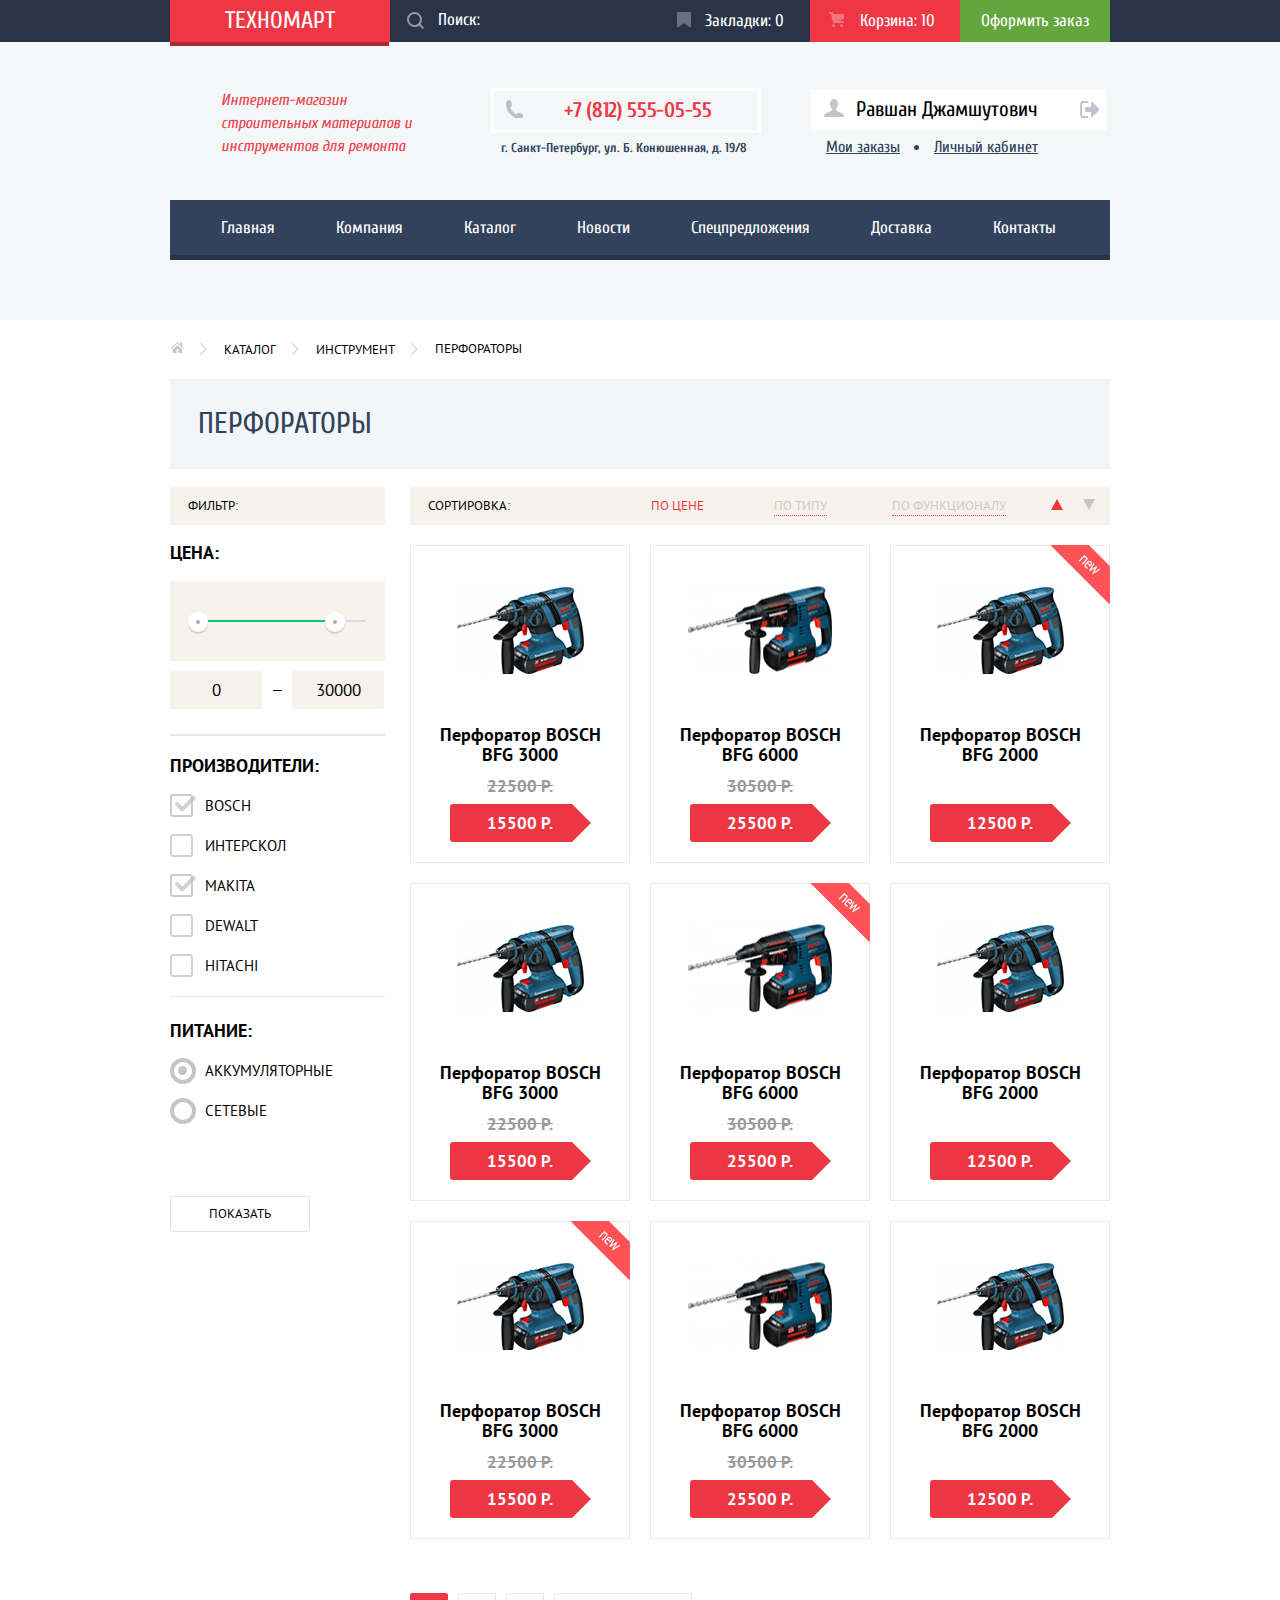
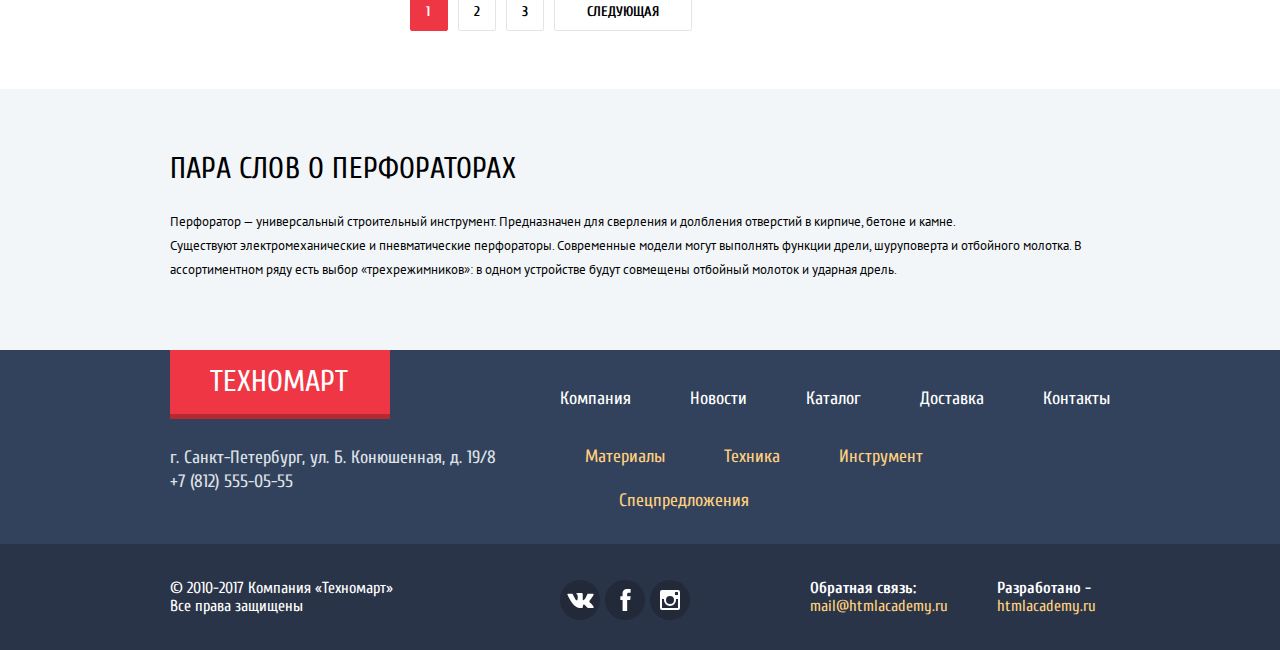
==== commit 698f0ee7: "Финал 9" ====
--- a/catalog.html
+++ b/catalog.html
@@ -1,12 +1,13 @@
 <!DOCTYPE html>
-<html lang="en">
+<html lang="ru">
 <head>
 	<meta charset="UTF-8">
 	<title>Technomart</title>
     <link href="css/minnormalize.css" rel="stylesheet">
-    <link href="css/minstyle.css" rel="stylesheet" >
+    <link href="css/style.css" rel="stylesheet" >
 </head>
 <body>
+
 	<header class="main-header">
 		
 		<div class="main-header-wrapper">
@@ -24,8 +25,8 @@
 
 					</form>
 					
-					<button class="bookmarks">Закладки: 0</button>
-					<button class="basket basket-catalog">Корзина: 10</button>
+					<button type=button class="bookmarks">Закладки: 0</button>
+					<button type=button class="basket basket-catalog">Корзина: 10</button>
 			  		<a href="#" class="order">Оформить заказ</a>
 			  	</section>
 
@@ -52,25 +53,25 @@
 					</div>
 				</section>	
 			</div>
-		</div>
-
-		<div class="container">
-
-	        <nav class="main-navigation">
-	        	<ul class="site-navigation">
-	        		<li><a href="index.html">Главная</a></li>
-	        		<li><a href="#">Компания</a></li>
-	        		<li><a>Каталог</a></li>
-	        		<li><a href="#">Новости</a></li>
-	        		<li><a href="#">Спецпредложения</a></li>
-	        		<li><a href="#">Доставка</a></li>
-	        		<li><a href="#">Контакты</a></li>
-	        	</ul>
-	        </nav>
+		
+			<div class="container">
+
+		        <nav class="main-navigation">
+		        	<ul class="site-navigation">
+		        		<li><a href="index.html">Главная</a></li>
+		        		<li><a href="#">Компания</a></li>
+		        		<li><a>Каталог</a></li>
+		        		<li><a href="#">Новости</a></li>
+		        		<li><a href="#">Спецпредложения</a></li>
+		        		<li><a href="#">Доставка</a></li>
+		        		<li><a href="#">Контакты</a></li>
+		        	</ul>
+		        </nav>
+
+	        </div>
 
         </div>
-		
-		
+
   	</header>
 
 	<main class="container">
@@ -89,7 +90,7 @@
 			<section class="filters">
 		        
 		        <form method="get" action="https://echo.htmlacademy.ru" class="filter">
-		        	<p>Фильтр:</p>
+		        	<p class="filter-text1">Фильтр:</p>
 		        	
 		        	<div class="filter-item filter-item1"><p class="filter-text">Цена:</p>
 
@@ -161,105 +162,103 @@
 		        	<a href="#" class="sorting-text3">По функционалу</a>
 		        	<a href="#" class="sorting-up">
 		        		<span class="visually-hidden">Упорядочить по возрастанию</span>
-		        		<!-- <svg class="sorting-img1" xmlns="http://www.w3.org/2000/svg" width="11" height="10" viewBox="0 0 11 10"><path d="M5.5 0L0 10h11z"/></svg> -->
 		        	</a>
 		        	<a href="#" class="sorting-down">
 		        		<span class="visually-hidden">Упорядочить по убыванию</span>
-		        		<!-- <svg class="sorting-img2" xmlns="http://www.w3.org/2000/svg" width="11" height="10" viewBox="0 0 11 10"><path d="M5.5 10L0 0h11"/></svg> -->
 		        	</a>
 		        </div>
 
 		        <div class="catalog-product-item">
 		      		<div class="catalog-product">
-						<img class="img1" src="img/product2.png" alt="Перфоратор BOSH BFG 3000" width="127" height="112">
+						<img class="img1" src="img/product2.png" alt="Перфоратор BOSH BFG 3000" width="127" height="88">
 						<p class="product-text">Перфоратор BOSCH BFG 3000</p>
 						<div class="old-price">22500 Р.</div>
 						<div class="new-price">15500 Р.</div>
 						<div class="product-item">
-							<button class="product-buy catalog-buy">Купить</button>
-							<button class="product-bookmarks">В закладки</button>
-						</div>
-					</div>
-					<div class="catalog-product">
-						<img class="img2" src="img/product3.png" alt="Перфоратор BOSH BFG 6000" width="144" height="128">
+							<button type=button class="product-buy catalog-buy">Купить</button>
+							<button type=button class="product-bookmarks">В закладки</button>
+						</div>
+					</div>
+					<div class="catalog-product">
+						<img class="img2" src="img/product3.png" alt="Перфоратор BOSH BFG 6000" width="144" height="88">
 						<p class="product-text">Перфоратор BOSCH BFG 6000</p>
 						<div class="old-price">30500 Р.</div>
 						<div class="new-price">25500 Р.</div>
 						<div class="product-item">
-							<button class="product-buy catalog-buy">Купить</button>
-							<button class="product-bookmarks">В закладки</button>
+							<button type=button class="product-buy catalog-buy">Купить</button>
+							<button type=button class="product-bookmarks">В закладки</button>
 						</div>
 					</div>
 					<div class="catalog-product new">
-						<img class="img3" src="img/product2.png" alt="Перфоратор BOSH BFG 2000" width="127" height="112">
+						<img class="img3" src="img/product2.png" alt="Перфоратор BOSH BFG 2000" width="127" height="88">
 						<p class="product-text">Перфоратор BOSCH BFG 2000</p>
 						<div class="old-price hidden">32500 Р.</div>
 						<div class="new-price">12500 Р.</div>
 						<div class="product-item">
-							<button class="product-buy catalog-buy">Купить</button>
-							<button class="product-bookmarks">В закладки</button>
+							<button type=button class="product-buy catalog-buy">Купить</button>
+							<button type=button class="product-bookmarks">В закладки</button>
 						</div>
 					</div>
 					
 					<div class="catalog-product">
-						<img class="img1" src="img/product2.png" alt="Перфоратор BOSH BFG 3000" width="127" height="112">
+						<img class="img1" src="img/product2.png" alt="Перфоратор BOSH BFG 3000" width="127" height="88">
 						<p class="product-text">Перфоратор BOSCH BFG 3000</p>
 						<div class="old-price">22500 Р.</div>
 						<div class="new-price">15500 Р.</div>
 						<div class="product-item">
-							<button class="product-buy catalog-buy">Купить</button>
-							<button class="product-bookmarks">В закладки</button>
+							<button type=button class="product-buy catalog-buy">Купить</button>
+							<button type=button class="product-bookmarks">В закладки</button>
 						</div>
 					</div>
 					<div class="catalog-product new">
-						<img class="img2" src="img/product3.png" alt="Перфоратор BOSH BFG 6000" width="144" height="128">
+						<img class="img2" src="img/product3.png" alt="Перфоратор BOSH BFG 6000" width="144" height="88">
 						<p class="product-text">Перфоратор BOSCH BFG 6000</p>
 						<div class="old-price">30500 Р.</div>
 						<div class="new-price">25500 Р.</div>
 						<div class="product-item">
-							<button class="product-buy catalog-buy">Купить</button>
-							<button class="product-bookmarks">В закладки</button>
-						</div>
-					</div>
-					<div class="catalog-product">
-						<img class="img3" src="img/product2.png" alt="Перфоратор BOSH BFG 2000" width="127" height="112">
+							<button type=button class="product-buy catalog-buy">Купить</button>
+							<button type=button class="product-bookmarks">В закладки</button>
+						</div>
+					</div>
+					<div class="catalog-product">
+						<img class="img3" src="img/product2.png" alt="Перфоратор BOSH BFG 2000" width="127" height="88">
 						<p class="product-text">Перфоратор BOSCH BFG 2000</p>
 						<div class="old-price hidden">32500 Р.</div>
 						<div class="new-price">12500 Р.</div>
 						<div class="product-item">
-							<button class="product-buy catalog-buy">Купить</button>
-							<button class="product-bookmarks">В закладки</button>
+							<button type=button class="product-buy catalog-buy">Купить</button>
+							<button type=button class="product-bookmarks">В закладки</button>
 						</div>
 					</div>
 
 					<div class="catalog-product new">
-						<img class="img1" src="img/product2.png" alt="Перфоратор BOSH BFG 3000" width="127" height="112">
+						<img class="img1" src="img/product2.png" alt="Перфоратор BOSH BFG 3000" width="127" height="88">
 						<p class="product-text">Перфоратор BOSCH BFG 3000</p>
 						<div class="old-price">22500 Р.</div>
 						<div class="new-price">15500 Р.</div>
 						<div class="product-item">
-							<button class="product-buy catalog-buy">Купить</button>
-							<button class="product-bookmarks">В закладки</button>
-						</div>
-					</div>
-					<div class="catalog-product">
-						<img class="img2" src="img/product3.png" alt="Перфоратор BOSH BFG 6000" width="144" height="128">
+							<button type=button class="product-buy catalog-buy">Купить</button>
+							<button type=button class="product-bookmarks">В закладки</button>
+						</div>
+					</div>
+					<div class="catalog-product">
+						<img class="img2" src="img/product3.png" alt="Перфоратор BOSH BFG 6000" width="144" height="88">
 						<p class="product-text">Перфоратор BOSCH BFG 6000</p>
 						<div class="old-price">30500 Р.</div>
 						<div class="new-price">25500 Р.</div>
 						<div class="product-item">
-							<button class="product-buy catalog-buy">Купить</button>
-							<button class="product-bookmarks">В закладки</button>
-						</div>
-					</div>
-					<div class="catalog-product">
-						<img class="img3" src="img/product2.png" alt="Перфоратор BOSH BFG 2000" width="127" height="112">
+							<button type=button class="product-buy catalog-buy">Купить</button>
+							<button type=button class="product-bookmarks">В закладки</button>
+						</div>
+					</div>
+					<div class="catalog-product">
+						<img class="img3" src="img/product2.png" alt="Перфоратор BOSH BFG 2000" width="127" height="88">
 						<p class="product-text">Перфоратор BOSCH BFG 2000</p>
 						<div class="old-price hidden">32500 Р.</div>
 						<div class="new-price">12500 Р.</div>
 						<div class="product-item">
-							<button class="product-buy catalog-buy">Купить</button>
-							<button class="product-bookmarks">В закладки</button>
+							<button type=button class="product-buy catalog-buy">Купить</button>
+							<button type=button class="product-bookmarks">В закладки</button>
 						</div>
 					</div>					
 					
--- a/css/style.css
+++ b/css/style.css
@@ -0,0 +1,2953 @@
+@import url("https://fonts.googleapis.com/css?family=Cuprum:400,400i,700|PT+Sans:400,700&subset=cyrillic");
+
+body{
+	margin: 0;
+	padding: 0;
+
+	font-family: "Cuprum", Arial, sans-serif;
+	font-size: 14px;
+	line-height: 18px;
+	font-weight: 400;
+
+	-webkit-box-sizing: border-box;
+
+	        box-sizing: border-box;
+}
+
+a {
+  	text-decoration: none;
+}
+
+img {
+  max-width: 100%;
+  height: auto;
+}
+
+.visually-hidden:not(:focus):not(:active),
+input[type="checkbox"].visually-hidden,
+input[type="radio"].visually-hidden {
+  position: absolute;
+  width: 1px;
+  height: 1px;
+  margin: -1px;
+  border: 0;
+  padding: 0;
+  white-space: nowrap;
+  -webkit-clip-path: inset(100%);
+          clip-path: inset(100%);
+  clip: rect(0 0 0 0);
+  overflow: hidden;
+}
+
+main{
+	display: block;
+}
+
+/*-----------------------order-navigation-----------------------------------------*/
+
+.main-header{
+	margin-bottom: 60px;
+}
+
+.main-header-wrapper{
+	background-color: #293448;
+}
+
+.container{
+	width: 940px;
+	margin: 0 auto;
+	padding: 0 10px;
+}
+
+.order-navigation{
+	display: -webkit-box;
+	display: -ms-flexbox;
+	display: flex;
+	background-color: #293448;
+	color: #ffffff;
+	margin: 0;
+}
+
+.order-navigation a{
+	display: block;
+}
+
+.order-navigation .logo{
+	position: relative;
+	font-size: 24px;
+  	line-height: 24px;
+  	color: #ffffff;
+  	background-color: #EF3644;
+  	padding: 9px 55px;
+  	cursor: pointer;
+  	text-transform: uppercase;
+}
+
+.order-navigation .logo::before{
+	content: "";
+	position: absolute;
+  	width: 219px;
+  	height: 4px;
+  	bottom: -4px;
+  	left: 0;
+  	background-color: #B52932;
+}
+
+.order-navigation .logo:hover,
+.order-navigation .logo:focus{
+	background-color: #C92C37;
+}
+
+.order-navigation .logo:active{
+	background-color: #BA2632;
+}
+
+.order-navigation button{
+	font-size: 17px;
+  	line-height: 18px;
+  	background-color: #293448;
+  	color: #ffffff;
+  	border: none; 
+  	cursor: pointer;
+}
+
+.order-navigation .basket{
+	position: relative;
+	padding: 10px 0;
+	padding-left: 50px;
+	padding-right: 30px;
+	display: block;
+}
+
+.order-navigation .bookmarks{
+	position: relative;
+	padding: 10px 0;
+	padding-left: 45px;
+	padding-right: 26px;
+	display: block;
+}
+
+.order-navigation .bookmarks::before{
+	content: "";
+	position: absolute;
+  	width: 18px;
+  	height: 18px;
+  	left: 17px;
+  	background-image: url("../img/icon-bookmark.svg");
+  	background-repeat: no-repeat;
+  	background-position: 0 0;
+  	opacity: 0.3;
+}
+
+.order-navigation .basket::before{
+	content: "";
+	position: absolute;
+  	width: 18px;
+  	height: 18px;
+  	left: 19px;
+  	background-image: url("../img/icon-cart.svg");
+  	background-repeat: no-repeat;
+  	background-position: 0 0;
+  	opacity: 0.3;
+}
+
+.order-navigation .bookmarks:hover::before,
+.order-navigation .basket:hover::before,
+.order-navigation .bookmarks:focus::before,
+.order-navigation .basket:focus::before{
+	opacity: 1;
+}
+
+.order-navigation .bookmarks:active::before,
+.order-navigation .basket:active::before{
+	opacity: 0.5;
+}
+
+.order-navigation button:active{
+	background-color: #161C28;
+	color: #B7BBBE;
+}
+
+.order-navigation-item{
+	display: -webkit-box;
+	display: -ms-flexbox;
+	display: flex;
+}
+
+.order-navigation-item2{
+	display: -webkit-box;
+	display: -ms-flexbox;
+	display: flex;
+}
+
+.order-navigation .order{
+	font-size: 17px;
+  	line-height: 18px;
+  	background-color: #63A63D;
+  	color: #ffffff;
+  	padding: 12px 21px;
+}
+
+.order-navigation .order:hover,
+.order-navigation .order:focus{
+	background-color: #5FBA2E;
+}
+
+.order-navigation .order:active{
+	background-color: #518533;
+	color: #B7BBBE;
+}
+
+.search-form input[type=search] {
+	-webkit-box-sizing: border-box;
+	box-sizing: border-box;
+	font-size: 17px;
+  	line-height: 18px;
+	width: 270px;
+	background-color: #293449;
+	background-image: url(../img/icon-search-gray.svg);
+	background-repeat: no-repeat;
+	background-position: 17px 12px;
+	border: none;
+	-webkit-transition: background .15s;
+	-o-transition: background .15s;
+	transition: background .15s;
+	padding: 11px 10px 12px 48px
+}
+
+.search-form input[type="search"]::-webkit-input-placeholder{
+	color: #fff;
+}
+
+.search-form input[type="search"]:-ms-input-placeholder{
+	color: #fff;
+}
+
+.search-form input[type="search"]::-ms-input-placeholder{
+	color: #fff;
+}
+
+.search-form input[type="search"]::placeholder{
+	color: #fff;
+}
+
+.search-form input[type=search]:hover {
+  background-color: #212a3a;
+  background-image: url(../img/icon-search-white.svg)
+}
+
+.search-form input[type=search]:active {
+  background-image: url(../img/icon-search-gray.svg)
+}
+
+.search-form input[type=search]:focus {
+  color: #000;
+  background-color: #fff;
+  background-image: url(../img/icon-search-red.svg)
+}
+
+/*-------------------------------------------------address----------------------------------------*/
+
+.address{
+	display: -webkit-box;
+	display: -ms-flexbox;
+	display: flex;
+	min-height: 158px;
+	background-color: #F3F7F8;
+}
+
+.address-wrapper{
+	background-color: #F3F7F8;
+	padding-bottom: 60px;
+}
+
+.address-item{
+	width: 270px;
+	margin-right: 67px;
+}
+
+.address h1{
+	margin-top: 47px;
+	margin-left: 51px;
+	margin-right: 60px;
+	width: 210px;
+	font-size: 16px;
+	line-height: 23px;
+	color: #EF434E;
+	font-style: italic;
+	font-weight: normal;
+}
+
+.address p:not(.address-text){
+	margin: 0;
+	margin-top: 46px;
+	margin-bottom: 3px;
+	position: relative;
+	color: #EF3643;
+	font-weight: bold;
+	font-size: 21px;
+	line-height: 21px;
+	letter-spacing: -0.3px;
+	border: 3px solid #FFFFFF;
+	padding: 9px 0;
+	padding-left: 70px;
+	padding-right: 40px;
+}
+
+.address p:not(.address-text)::before{
+	content: "";
+	position: absolute;
+	width: 18px;
+  	height: 18px;
+  	left: 11px;
+  	background-image: url("../img/icon-phone.svg");
+  	background-repeat: no-repeat;
+  	background-position: 0 0;
+}
+
+.address-item span{
+	font-size: 13px;
+	line-height: 24px;
+	font-weight: bold;
+	color: #32425C;
+	padding-left: 10px;
+}
+
+.address button{
+	height: 45px;
+	font-size: 21px;
+	line-height: 21px;
+	margin-top: 46px;
+	background-color: #ffffff;
+	border: none;
+	list-style: none;
+	cursor: pointer;
+}
+
+.enter{
+	position: relative;
+	margin-right: 10px;
+	padding-left: 48px;
+	padding-right: 23px;
+}
+
+.enter::before{
+	content: "";
+	position: absolute;
+	width: 20px;
+  	height: 18px;
+  	top: 14px;
+  	left: 14px;
+  	background-image: url("../img/icon-login.svg");
+  	background-repeat: no-repeat;
+  	background-position: 0 0;
+  	opacity: 0.1;
+}
+
+.enter:hover::before,
+.enter:focus::before{
+	opacity: 1;
+}
+
+.enter:active::before{
+	opacity: 0.1;
+}
+
+.registration{
+	width: 150px;
+}
+
+.address button:hover,
+.address button:focus{
+	color: #ED3744;
+}
+
+.address button:active{
+	color: #CACACA;
+}
+
+/*----------------------------------------main-navigation----------------------------------------*/
+
+.site-navigation{
+	/*position: absolute;
+	top: 200px;
+	min-width: 940px;*/
+	background-color: #32425C;
+	margin: 0;
+	/*margin-bottom: 60px;*/
+	padding: 0;
+	display: -webkit-box;
+	display: -ms-flexbox;
+	display: flex;
+	border-bottom: 5px solid #293448;
+}
+
+
+.main-navigation a{
+	display: block;
+	font-size: 17px;
+	margin: 0;
+	line-height: 17px;
+	padding: 19px 0;
+	padding-left: 29px;
+	padding-right: 32px;
+	color: #ffffff;
+	cursor: pointer;
+}
+
+.main-navigation li{
+	list-style: none;
+}
+
+.main-navigation li:first-child{
+	padding-left: 22px;
+}
+
+.main-navigation a:hover,
+.main-navigation a:focus{
+	background-color: #293448;
+}
+
+.main-navigation a:active{
+	color: #A8ACAD;
+}
+
+
+/*-----------------------------------------description-------------------------------------------------*/
+
+.description{
+	color: #ffffff;
+	margin-bottom: 53px;
+}
+
+.description-items{
+	display: -webkit-box;
+	display: -ms-flexbox;
+	display: flex;
+	margin-top: 59px;
+}
+
+.description-items-slider{
+	display: -webkit-box;
+	display: -ms-flexbox;
+	display: flex;
+	-webkit-box-orient: horizontal;
+	-webkit-box-direction: reverse;
+	    -ms-flex-direction: row-reverse;
+	        flex-direction: row-reverse;
+}
+
+.description-right{
+	display: -webkit-box;
+	display: -ms-flexbox;
+	display: flex;
+	-webkit-box-orient: vertical;
+	-webkit-box-direction: normal;
+	    -ms-flex-direction: column;
+	        flex-direction: column;
+}
+
+.description h3{
+	font-size: 24px;
+	line-height: 30px;
+}
+
+.description a{
+	color: #ffffff;
+	font-size: 14px;
+	line-height: 18px;
+	text-transform: uppercase;
+}
+
+.description-item1{
+	position: relative;
+	background-color: #FFBF47;
+	width: 300px;
+	height: 123px;
+	margin-right: 20px;
+	margin-bottom: 20px;
+}
+
+.description-item1::after{
+	content: "";
+	position: absolute;
+	width: 60px;
+	height: 60px;
+	background-image: url("../img/new-flag.png");
+  	background-repeat: no-repeat;
+  	background-position: 0 0;
+  	top: 0;
+  	right: 0;
+}
+
+.description-item1 h3,
+.description-item2 h3,
+.description-item3 h3,
+.description-item4 h3,
+.description-item5 h3{
+	position: relative;
+	padding-left: 22px;
+	margin-top: 20px;
+	margin-bottom: 12px;
+}
+
+.description-item1 h3::after{
+	content: "";
+	position: absolute;
+	width: 50px;
+	height: 70px;
+	background-image: url("../img/icon-1.svg");
+  	background-repeat: no-repeat;
+  	background-position: 0 0;
+	top: 10px;
+	left: 213px;
+}
+
+.description-item2 h3::after{
+	content: "";
+	position: absolute;
+	width: 75px;
+	height: 70px;
+	background-image: url("../img/icon-2.svg");
+  	background-repeat: no-repeat;
+  	background-position: 0 0;
+	top: 14px;
+	left: 195px;
+}
+
+.description-item3 h3::after{
+	content: "";
+	position: absolute;
+	width: 75px;
+	height: 70px;
+	background-image: url("../img/icon-3.svg");
+  	background-repeat: no-repeat;
+  	background-position: 0 0;
+	top: 10px;
+	left: 190px;
+}
+
+.description-item4 h3::after{
+	content: "";
+	position: absolute;
+	width: 75px;
+	height: 75px;
+	background-image: url("../img/icon-4.svg");
+  	background-repeat: no-repeat;
+  	background-position: 0 0;
+	top: 5px;
+	left: 195px;
+}
+
+.description-item5 h3::after{
+	content: "";
+	position: absolute;
+	width: 80px;
+	height: 75px;
+	background-image: url("../img/icon-5.svg");
+  	background-repeat: no-repeat;
+  	background-position: 0 0;
+	top: 10px;
+	left: 190px;
+}
+
+.description-item1 a{
+	display: block;
+	border-radius: 2px;
+	padding: 10px 0;
+	width: 135px;
+	text-align: center;
+	margin-left: 25px;
+	background-color: #E5AD40;
+}
+
+.description-item1 a:hover,
+.description-item1 a:focus{
+	background-color: #A47D29;
+}
+
+.description-item2{
+	background-color: #3BBCE3;
+	width: 300px;
+	margin-right: 20px;
+	margin-bottom: 20px;
+	min-height: 123px;
+}
+
+.description-item2 a{
+	display: block;
+	width: 135px;
+	border-radius: 2px;
+	padding: 10px 0;
+	margin-left: 25px;
+	text-align: center;
+	background-color: #34A9CC;
+}
+
+.description-item2 a:hover,
+.description-item2 a:focus{
+	background-color: #427598;
+}
+
+.description-item3{
+	background-color: #DD91D9;
+	width: 300px;
+	margin-bottom: 20px;
+	min-height: 123px;
+}
+
+.description-item3 a{
+	display: block;
+	width: 135px;
+	border-radius: 2px;
+	padding: 10px 0;
+	text-align: center;
+	margin-left: 25px;
+	background-color: #C782C3;
+}
+
+.description-item3 a:hover,
+.description-item3 a:focus{
+	background-color: #8C4F8F;
+}
+
+.description-item4 {
+	background-color: #8ED78E;
+	width: 300px;
+	min-height: 123px;
+	margin-bottom: 20px;
+}
+
+.description-item4 a{
+	display: block;
+	width: 135px;
+	border-radius: 2px;
+	padding: 10px 0;
+	text-align: center;
+	margin-left: 25px;
+	background-color: #80C181;
+}
+
+.description-item4 a:hover,
+.description-item4 a:focus{
+	background-color: #5C9255;
+}
+
+.description-item5{
+	background-color: #FEC047;
+	width: 300px;
+	min-height: 123px;
+}
+
+.description-item5 a{
+	display: block;
+	width: 135px;
+	border-radius: 2px;
+	padding: 10px 0;
+	text-align: center;
+	margin-left: 25px;
+	background-color: #E5AD40;
+}
+
+.description-item5 a:hover,
+.description-item5 a:focus{
+	background-color: #A47D29;
+}
+
+.slider{
+	position: relative;
+	width: 620px;
+	height: 265px;
+	background-color: #170D0C;
+	margin-right: 20px;
+}
+
+.slider::before{
+	content: "";
+	position: absolute;
+	width: 25px;
+	height: 40px;
+	background-image: url("../img/icon-left.svg");
+  	background-repeat: no-repeat;
+  	background-position: 0 0;
+	top: 115px;
+	left: 25px;
+	cursor: pointer;
+}
+
+.slider::after{
+	content: "";
+	position: absolute;
+	width: 25px;
+	height: 40px;
+	background-image: url("../img/icon-right.svg");
+  	background-repeat: no-repeat;
+  	background-position: 0 0;
+	top: 115px;
+	right: 20px;
+	cursor: pointer;
+}
+
+.slider-item-button{
+
+}
+
+.slider-item-left::before{
+	content: "";
+	position: absolute;
+	top: 195px;
+	left: 273px;
+	width: 10px;
+	height: 10px;
+	border-radius: 50%;
+	background-color: #ffffff;
+	cursor: pointer;
+}
+
+.slider-item-right::after{
+	content: "";
+	position: absolute;
+	top: 195px;
+	left: 293px;
+	width: 6px;
+	height: 6px;
+	border-radius: 50%;
+	background-color: #EE3642;
+	border: 2px solid #ffffff;
+	cursor: pointer;
+}
+
+.slider p{
+	text-transform: uppercase;
+	font-weight: bold;
+	font-size: 36px;
+	line-height: 36px;
+	margin: 0;
+}
+
+.slider span{
+	font-size: 18px;
+	line-height: 24px;
+}
+
+.button{
+	font-size: 14px;
+	line-height: 18px;
+	color: #ffffff;
+	background-color: #EF3644;
+	text-transform: uppercase;
+}
+
+.slider-item{
+	position: absolute;
+	top: 25px;
+	left: 23px;
+}
+
+.slider a{
+	position: absolute;
+	top: 207px;
+	left: 23px;
+	border-radius: 2px;
+	padding: 10px 48px;
+}
+
+.slider2{
+	display: none;
+}
+
+.button:hover,
+.button:focus{
+	background-color: #C92C37;
+}
+
+.button:active{
+	background-color: #BA2632;
+}
+
+/*--------------------------------------------popular-products----------------------------------*/
+
+.popular-products-item{
+	display: -webkit-box;
+	display: -ms-flexbox;
+	display: flex;
+	-webkit-box-pack: justify;
+	    -ms-flex-pack: justify;
+	        justify-content: space-between;
+	-webkit-box-align: center;
+	    -ms-flex-align: center;
+	        align-items: center;
+	background-color: #F9F6F1;
+	color: #32425B;
+	text-transform: uppercase;
+	margin-bottom: 20px;
+	padding: 25px 25px 25px 27px;
+}
+
+.popular-producers-item{
+	display: -webkit-box;
+	display: -ms-flexbox;
+	display: flex;
+	-webkit-box-pack: justify;
+	    -ms-flex-pack: justify;
+	        justify-content: space-between;
+	-webkit-box-align: center;
+	    -ms-flex-align: center;
+	        align-items: center;
+	background-color: #F9F6F1;
+	color: #32425B;
+	text-transform: uppercase;
+	margin-bottom: 20px;
+	padding: 25px 25px 25px 24px;
+}
+
+.popular-products-item h2,
+.popular-producers-item h2{
+	font-size: 30px;
+	font-weight: normal;
+	line-height: 30px;
+	margin: 0;
+}
+/*----------------------------------------------------popular-producers------------------------------------------*/
+.popular-products-item a,
+.popular-producers-item a{
+	text-align: center;
+	width: 253px;
+	padding: 10px 0;
+	border-radius: 2px;
+}
+
+.products-wrapper a{
+	width: 218px;
+	margin-right: 20px;
+}
+
+.products-wrapper a:nth-child(4n){
+	margin-right: 0;
+}
+
+.products-wrapper{
+	display: -webkit-box;
+	display: -ms-flexbox;
+	display: flex;
+	-ms-flex-wrap: wrap;
+	    flex-wrap: wrap;
+	-webkit-box-pack: start;
+	    -ms-flex-pack: start;
+	        justify-content: flex-start;
+}
+
+.products-wrapper2{
+	margin-bottom: 65px;
+}
+
+.products-wrapper2 a{
+	height: 144px;
+}
+
+.products-wrapper a{
+	margin-bottom: 20px;
+	border: 1px solid #E8E8E8;
+}
+
+.products-wrapper a:hover,
+.products-wrapper a:focus{
+	-webkit-box-shadow: 0 0 15px grey;
+	        box-shadow: 0 0 15px grey;
+}
+
+.products-wrapper a:active{
+	opacity: 0.3;
+}
+
+.product{
+	position: relative;
+	display: inline-block;
+	-webkit-box-sizing: border-box;
+	        box-sizing: border-box;
+	width: 220px;
+	vertical-align: top;
+	min-height: 316px;
+	border: 1px solid #EAEAEA;
+	font-family: "PT Sans", Arial, sans-serif;
+	font-weight: bold;
+	text-align: center;
+	margin-right: 20px;
+	margin-bottom: 22px;
+}
+
+.product:nth-child(4n){
+	margin-right: 0;
+}
+
+.product img{
+	height: 88px;
+	margin: 0 auto;
+	margin-bottom: 40px;
+	padding-top: 43px;
+	max-width:100%;
+
+}
+
+.product .img1{
+	/*padding-top: 6px;*/
+	/*margin-left: -5px;*/
+}
+
+.product .img2{
+	/*padding-top: 27px;*/
+	/*margin-left: -15px;*/
+	/*margin-bottom: 30px;*/
+}
+
+.product .img3{
+	/*padding-top: 20px;*/
+	/*margin-left: -22px;*/
+	/*margin-bottom: 22px;*/
+}
+
+.product .img4{
+	/*padding-top: 27px;*/
+	/*margin-left: -30px;*/
+	/*margin-bottom: 30px;*/
+}
+
+.product:hover,
+.product:focus{
+	-webkit-box-shadow: 0 0 15px grey;
+	        box-shadow: 0 0 15px grey;
+}
+
+.product-text{
+	font-size: 18px;
+	line-height: 20px;
+	padding: 0 25px;
+	margin-top: 5px;
+    margin-bottom: 0; 
+}
+
+.product-item{
+    position:absolute;
+    top: 0;
+    left: 0;
+    width: 218px;
+    height: 88px;
+    padding: 40px 0;
+    background-color: rgba(255, 255, 255, 1);
+    z-index: 10;
+}
+
+.product-buy,
+.product-bookmarks{
+	display: block;
+	width: 129px;
+	margin: 0 auto;
+    margin-bottom: 7px;
+    padding: 7px 0;
+	font-size: 14px;
+	line-height: 18px;
+	border-radius: 2px;
+	text-transform: uppercase;
+	cursor: pointer; 
+	
+}
+
+.product-buy{
+	position: relative;
+	background-color: #63A63D;
+	border: 3px solid #63A63D;
+	border-bottom-color:#367315;
+	color: #ffffff;
+}
+
+.product-buy::before{
+	content: "";
+	position: absolute;
+	width: 17px;
+	height: 17px;
+	left: 7px;
+	background-image: url("../img/icon-cart.svg");
+  	background-repeat: no-repeat;
+  	background-position: 0 0;
+  	opacity: 0.3;
+}
+
+.product-buy:hover,
+.product-buy:focus{
+	border: 3px solid #5FBA2E;
+	background-color: #5FBA2E;
+	border-bottom-color:#367315;
+}
+
+.product-buy:hover::before,
+.product-buy:focus::before{
+	opacity: 1;
+}
+
+.product-buy:active{
+	background-color: #367315;
+	border: 3px solid #367315;
+	border-bottom-color:#367315;
+}
+
+.product-bookmarks{
+	color: #31425C;
+	background-color: #ffffff;
+	border: 3px solid #63A63D;
+}
+
+.product-bookmarks:hover,
+.product-bookmarks:focus{
+	border-color: #32425C;
+}
+
+.product-bookmarks:active{
+	border-color: #C1C5CE;
+	color: #D2D2D4;
+}
+
+.product-item{
+	display: none;
+}
+
+.product:hover .product-item,
+.product:focus .product-item{
+	display: block;
+}
+
+.new-price{
+	position:relative;
+	font-size: 17px;
+	line-height: 18px;
+	color: #ffffff;
+	background:#ee3643;
+    width:80px;
+    margin:9px auto;
+    margin-bottom:20px;
+    padding:10px 30px;
+    border-radius:3px;
+}
+
+.hidden{
+	visibility: hidden;
+}
+
+.new-price:after{
+    content: "";
+    position: absolute;
+    top: 0;
+    right: -20px;
+    width: 0;
+    height: 0;
+    border: 19px solid #ffffff;
+    border-left-color:#ee3643;
+}
+
+.old-price{
+	font-size: 17px;
+	line-height: 18px;
+	margin-top:12px;
+    margin-bottom:9px;
+    color:#999;
+    text-decoration:line-through;
+}
+
+.popular-products .new::after,
+.catalog .new::after{
+	content: "";
+	position: absolute;
+	width: 60px;
+	height: 60px;
+	background-image: url("../img/new-flag.png");
+  	background-repeat: no-repeat;
+  	background-position: 0 0;
+  	top: -1px;
+  	right: -1px;
+  	z-index: 11;
+}
+
+/*--------------------------------------------service--------------------------------------------*/
+.service{
+	background-color: #F3F7F8;
+	min-height: 522px;
+}
+
+.service h3{
+	margin: 0;
+	padding-top: 65px;
+	padding-bottom: 12px;
+	font-weight: normal;
+	font-size: 30px;
+	line-height: 30px;
+	text-transform: uppercase;
+}
+
+.service .service-text{
+	font-family: "PT Sans", Arial, sans-serif;
+	font-size: 13px;
+}
+
+.service-list{
+	position: relative;
+	/*display: flex;*/
+	/*flex-direction: column;*/
+	/*align-items: flex-start;*/
+	padding: 0;
+	margin-bottom: 100px;
+}
+
+.service-list-item-none{
+	display: none;
+}
+
+.service-list li{
+	display: -webkit-box;
+	display: -ms-flexbox;
+	display: flex;
+}
+
+.service-list img{
+	position: absolute;
+	left: 470px;
+	top: 20px;
+}
+
+.service-list .service-list-img2{
+	position: absolute;
+	left: 470px;
+	top: 0;
+}
+
+.service-list .service-list-img3{
+	position: absolute;
+	left: 470px;
+	top: 0;
+}
+
+.service h4{
+	font-size: 36px;
+	line-height: 40px;
+	font-weight: normal;
+	color: #33435D;
+	margin: 0;
+	margin-bottom: 20px;
+	text-transform: uppercase;
+}
+
+.service p{
+	font-size: 13px;
+	line-height: 24px;
+	margin-bottom: 70px;
+}
+
+.tabs { 
+	padding: 0px; 
+	margin: 0 auto; 
+	position: relative; 
+	box-sizing: border-box;
+} 
+
+.content { 
+	display: none;  
+	position: absolute; 
+	top: 0; 
+	left: 240px; 
+	margin-left: 80px;
+} 
+
+.content h4{
+	font-size: 36px;
+	line-height: 40px;
+    font-weight: normal;
+    font-family: "Cuprum", Arial, sans-serif;
+    color: #33435D;
+    margin: 0;
+    margin-top: -5px;
+    margin-bottom: 20px;
+    text-transform: uppercase;
+}
+
+.content p{
+	font-size: 13px;
+	line-height: 24px;
+	font-family: "Cuprum", Arial, sans-serif;
+}
+
+.tabs input { 
+  display: none; 
+}
+
+.tabs label{ 
+	display: block; 
+	width: 240px; 
+	padding: 19px 23px; 
+	font-weight: bold;
+	color: #ffffff;
+	box-sizing: border-box;
+	background-color: #32425C; 
+	cursor: pointer;
+	border-bottom: 1px solid #4D637A;
+}
+
+.tabs label:hover{
+	background-color: #293448;
+}
+
+.tabs .tab3:after{
+	content: "";
+	position: absolute;
+	top: -55px;
+	left: 230px;
+	width: 10px;
+	height: 280px;
+	background-image: url("../img/vertical-line.png");
+	background-repeat: no-repeat;
+	background-position: 0 0;
+}
+
+.tabs .tab3{
+	border-bottom: none;
+}
+
+.tabs-text{
+	font-family: "Cuprum", Arial, sans-serif;
+	font-size: 21px;
+} 
+
+.tabs input:checked + label { 
+	color: #32425C; 
+	background-color: #ffffff; 
+}
+
+#tab1:checked ~ #content1, 
+#tab2:checked ~ #content2, 
+#tab3:checked ~ #content3, 
+#tab4:checked ~ #content4 { 
+  display: block; 
+} 
+
+.content{ 
+  animation: scale 0.7s ease-in-out; 
+} 
+
+@keyframes scale { 
+  0% { 
+  transform: scale(0.9); 
+  opacity: 0; 
+  } 
+  50% { 
+  transform: scale(1); 
+  opacity: 0.5; 
+  } 
+  100% { 
+  transform: scale(1); 
+  opacity: 1; 
+  } 
+}
+
+.content1{
+	width: 275px;
+	z-index: 5;
+}
+
+.content1:after{
+	content: "";
+	position: absolute;
+	top: 20px;
+	left: 150px;
+	width: 470px;
+	height: 260px;
+	background-image: url("../img/delivery.png");
+	background-repeat: no-repeat;
+	background-position: 0 0;
+	z-index: -1;
+}
+
+.content2{
+	width: 367px;
+	z-index: 5;
+}
+
+.content2:after{
+	content: "";
+	position: absolute;
+	top: 0;
+	left: 230px;
+	width: 470px;
+	height: 260px;
+	background-image: url("../img/warranty.png");
+	background-repeat: no-repeat;
+	background-position: 0 0;
+	z-index: -1;
+}
+
+.content3{
+	width: 280px;
+	z-index: 5;
+}
+
+.content3:after{
+	content: "";
+	position: absolute;
+	top: 0;
+	left: 155px;
+	width: 470px;
+	height: 260px;
+	background-image: url("../img/credit.png");
+	background-repeat: no-repeat;
+	background-position: 0 0;
+	z-index: -1;
+}
+
+.service-button{
+	font-size: 16px;
+	text-transform: uppercase;
+	color: #ffffff;
+	background-color: #EF3644;
+	padding: 9px 38px;
+	border-radius: 2px;
+}
+
+.service-button:hover,
+.service-button:focus{
+	background-color: #C92C37;
+}
+
+.service-button:active{
+	background-color: #BA2632;
+}
+
+
+/*---------------------------------------------about-us--------------------------------------*/
+
+.about-contacts{
+	display: -webkit-box;
+	display: -ms-flexbox;
+	display: flex;
+	-webkit-box-pack: justify;
+	    -ms-flex-pack: justify;
+	        justify-content: space-between;
+}
+
+.about-us{
+	width: 520px;
+}
+
+.about-us h3,
+.contacts h3{
+	font-size: 30px;
+	line-height: 30px;
+	font-weight: normal;
+	text-transform: uppercase;
+	margin-top: 77px;
+	margin-bottom: 25px;
+}
+
+.about-us p{
+	font-size: 14px;
+	line-height: 24px;
+	font-weight: bold;
+}
+
+.about-us-text1{
+	font-size: 14px;
+	line-height: 24px;
+	margin: 0;
+	margin-bottom: 25px;
+}
+
+.about-us .about-us-item{
+	margin-bottom: 25px;
+}
+
+.about-us-text2{
+	font-size: 14px;
+	line-height: 24px;
+	margin: 0;
+	margin-bottom: 22px;
+}
+
+.about-us .about-us-text3{
+	position: relative;
+	font-size: 18px;
+	line-height: 20px;
+	margin: 0;
+	margin-bottom: 20px;
+	padding-left: 35px;
+}
+
+.about-us-text3::before{
+	content: "";
+	position: absolute;
+	left: 0;
+	top: 8px;
+	width: 25px;
+	height: 2px;
+	background-color: red;
+}
+
+.about-us .bottom-text{
+	font-size: 18px;
+	line-height: 20px;
+	margin: 0;
+	margin-bottom: 35px;
+}
+
+.about-us-list{
+	list-style: none;
+	font-weight: bold;
+	padding: 0;
+	margin: 0;
+}
+
+.about-us .button{
+	display: block;
+	-webkit-box-sizing: border-box;
+	        box-sizing: border-box;
+	width: 220px;
+	margin-bottom: 86px;
+	padding: 10px 40px;
+	border-radius: 2px;
+}
+
+.contacts{
+	width: 300px;
+}
+
+.contacts img{
+	margin-bottom: 37px;
+}
+
+.contacts p{
+	width: 190px;
+	font-size: 14px;
+	line-height: 24px;
+	font-weight: bold;
+	margin: 0;
+	margin-bottom: 30px;
+}
+
+.contacts .button{
+	display: block;
+	padding: 10px 0;
+	padding-left: 65px;
+	margin-bottom: 86px;
+	border-radius: 2px;
+}
+
+/*---------------------------------------------navigation--------------------------------------*/
+.navigation-items{
+	display: -webkit-box;
+	display: -ms-flexbox;
+	display: flex;
+}
+
+.navigation{
+	background-color: #32425C;
+	color: #ffffff;
+}
+
+.navigation-item-left{
+	width: 350px;
+}
+
+.navigation .logo{
+	display: block;
+	width: 220px;
+	-webkit-box-sizing: border-box;
+	        box-sizing: border-box;
+	font-size: 30px;
+	line-height: 30px;
+	padding: 17px 40px;
+	margin-bottom: 27px;
+	text-transform: uppercase;
+	color: #ffffff;
+	cursor: pointer;
+	background-color: #EF3644;
+	border-bottom: 5px solid #B52932;
+}
+
+.navigation .logo:hover,
+.navigation .logo:focus{
+	background-color: #C92C37;
+}
+
+.navigation .logo:active{
+	background-color: #BA2632;
+}
+
+.navigation .navigation-text{
+	color: #DDE1E6;
+	font-size: 18px;
+	line-height: 24px;
+	margin-bottom: 50px;
+}
+
+.navigation-item-right{
+	width: 590px;
+}
+
+.navigation-list{
+	padding: 0;
+}
+
+.navigation-list-top{
+	display: -webkit-box;
+	display: -ms-flexbox;
+	display: flex;
+	-ms-flex-wrap: wrap;
+	    flex-wrap: wrap;
+}
+
+.navigation-list-bottom{
+	display: -webkit-box;
+	display: -ms-flexbox;
+	display: flex;
+	-ms-flex-wrap: wrap;
+	    flex-wrap: wrap;
+}
+
+.navigation-list-bottom li{
+	margin-top: 20px;
+	margin-left: 59px;
+}
+
+.navigation-list-bottom li:first-child{
+	margin-left: 25px;
+}
+
+.navigation-list-top li,
+.navigation-list-bottom li{
+	list-style: none;
+}
+
+.navigation-list-top{
+	margin-top: 37px;
+}
+
+.navigation-list-top li{
+	margin-right: 59px;
+}
+
+.navigation-list-top li:last-child{
+	margin-right: 0;
+}
+
+.navigation-list-top li:first-child{
+	margin-left: 0;
+}
+
+.navigation-list-top li:last-child{
+	margin-right: 0;
+}
+
+.navigation-list-top a,
+.navigation-list-bottom a{
+	font-size: 18px;
+	line-height: 24px;
+	color: #ffffff;
+}
+
+.navigation-list-top li:hover,
+.navigation-list-bottom li:hover{
+	text-decoration: underline;
+}
+
+.navigation-list-top a:focus,
+.navigation-list-bottom a:focus{
+	text-decoration: underline;
+}
+
+.navigation-list-top li:active,
+.navigation-list-bottom li:active{
+	text-decoration: none;
+}
+
+.navigation-list-top a:active{
+	color: #A2ABB4;
+	text-decoration: none;
+}
+
+.navigation-list-bottom .orange{
+	color: #FFD07E;
+}
+
+.navigation-list-bottom .orange:active{
+	color: #AB9570;
+	text-decoration: none;
+}
+
+
+/*---------------------------------------------------footer-----------------------------------------*/
+	
+footer{
+	background-color: #293448;
+	font-size: 16px;
+	line-height: 18px;
+	color: #ffffff;
+}
+
+.footer-items{
+	display: -webkit-box;
+	display: -ms-flexbox;
+	display: flex;
+}
+
+.footer-left{
+	-webkit-box-sizing: border-box;
+	        box-sizing: border-box;
+	width: 230px;
+	padding: 35px 0;
+	margin: 0;
+	margin-right: 160px;
+}
+
+.footer-items ul{
+	display: -webkit-box;
+	display: -ms-flexbox;
+	display: flex;
+	width: 130px;
+	list-style: none;
+	margin-right: 120px;
+	padding: 0;
+}
+
+.footer-social{
+	color: #ffffff;
+	background-color: #222939;
+}
+
+.social-button{
+	display: -webkit-box;
+	display: -ms-flexbox;
+	display: flex;
+	-webkit-box-align: center;
+	    -ms-flex-align: center;
+	        align-items: center;
+	-webkit-box-pack: center;
+	    -ms-flex-pack: center;
+	        justify-content: center;
+	border-radius: 50px;
+	width: 40px;
+	height: 40px;
+	margin-top: 20px;
+	margin-right: 5px;
+}
+
+.footer-social:hover,
+.footer-social:focus{
+	background-color: #F03644;
+}
+
+.footer-social:active{
+	background-color: #ED3743;
+}
+
+.footer-copyright{
+	display: -webkit-box;
+	display: -ms-flexbox;
+	display: flex;
+}
+
+.footer-copyright-left{
+	width: 140px;
+	margin-top: 35px;
+	margin-right: 47px;
+}
+
+.footer-copyright-right{
+	width: 100px;
+	margin: 0;
+	margin-top: 35px;
+	padding: 0;
+}
+
+.button-footer{
+	color: #FFD07E;
+}
+
+.button-footer:hover,
+.button-footer:focus{
+	text-decoration: underline;
+}
+
+.button-footer:active{
+	text-decoration: none;
+	color: #F03641;
+}
+
+/*-----------------------------------------------pupap-user-------------------------------------*/
+
+.pupap-user{
+	border-top: 5px solid #E43C49;
+}
+
+.pupap-user label{
+	font-size: 18px;
+	line-height: 18px;
+	font-weight: bold;
+}
+
+.pupap-user-footer{
+	background-color: #EEEEEE;
+}
+
+.pupap-user .button{
+	border: none;
+	cursor: pointer;
+}
+
+.button-pupap-user{
+	background-color: #fff;
+	border: none;
+	text-transform: uppercase;
+	cursor: pointer;
+}
+
+.button-pupap-user:hover,
+.button-pupap-user:focus{
+	background-color: #EEEEEE;
+}
+
+/*------------------------------------------catalog.html----------------------------------------------*/
+
+/*------------------------------------------breadcrumbs----------------------------------------------*/
+
+.breadcrumbs{
+	display: -webkit-box;
+	display: -ms-flexbox;
+	display: flex;
+	margin: 0;
+	margin-top: -40px;
+	padding: 0;
+}
+
+.breadcrumbs a{
+	color: #000000;
+	font-size: 13px;
+	line-height: 18px;
+	margin-right: 40px;
+	cursor: pointer;
+}
+
+.breadcrumbs-home{
+	display: block;
+	background-repeat: no-repeat;
+	background-position: 0 0;
+	width: 14px; 
+	height: 14px; 
+}
+
+.breadcrumbs li{
+	position: relative;
+}
+
+.breadcrumbs-item::after{
+	content: "";
+	position: absolute;
+	width: 10px;
+	height: 17px;
+	top: 3px;
+	right: 15px;
+	background-image: url("../img/icon-right-small.svg");
+	background-repeat: no-repeat;
+  	background-position: 0 0;
+}
+
+.breadcrumbs-current{
+	font-size: 13px;
+	line-height: 18px;
+}
+
+.breadcrumbs a:hover,
+.breadcrumbs a:focus{
+	text-decoration: underline;
+}
+
+.breadcrumbs li{
+	font-family: "PT Sans", Arial, sans-serif;
+	text-transform: uppercase;
+	list-style: none;
+}
+
+.instrument-text{
+	text-transform: uppercase;
+	font-weight: normal;
+	color: #31425B;
+	font-size: 30px;
+	line-height: 30px;
+	padding: 30px 28px;
+	margin: 0;
+	margin-top: 20px;
+	margin-bottom: 18px;
+	background-color: #F2F6F9;
+}
+
+/*-------------------------------------------------filters------------------------------------------------------*/
+
+.filters{
+	text-transform: uppercase;
+	font-family: "PT Sans", Arial, sans-serif;
+	margin-right: 25px;
+}
+
+.filter-item{
+	font-size: 18px;
+	line-height: 30px;
+	font-weight: bold;
+}
+
+.filter-text1{
+	font-size: 13px;
+}
+
+.filter p{
+	background-color: #F7F2EC;
+	border-radius: 2px;
+	padding: 10px 18px;
+	margin: 0;
+	margin-bottom: 13px;
+}
+
+.filters .filter-text{
+	background-color: #ffffff;
+	padding: 0;
+	margin: 0;
+	margin-bottom: 13px;
+}
+
+.filter-item1{
+	border-bottom: 1px solid #E8E8E8;
+}
+
+.range-filter {
+	width: 215px;
+	padding-bottom: 25px;
+	border-bottom: 1px solid #E8E8E8;
+}
+
+.range-controls {
+	position: relative;
+	height: 41px;
+	margin-bottom: 10px;
+	padding-top: 39px;
+	padding-right: 20px;
+  	padding-left: 20px;
+	background-color: #F7F2EC;
+	border-radius: 2px;
+}
+
+.range-controls .scale {
+	height: 2px;
+	background: #d7dcde;
+}
+
+.range-controls .bar {
+	width: 85%;
+	height: 2px;
+	background: #00ca74;
+}
+
+.range-controls .toggle {
+	position: absolute;
+  	top: 31px;
+  	left: 0;
+	width: 4px;
+	height: 4px;
+	padding: 0;
+	border: 8px solid #ffffff;
+	background-color: #ababab;
+	-webkit-box-shadow: 0 2px 1px 0 #cfcfcf;
+	        box-shadow: 0 2px 1px 0 #cfcfcf;
+	border-radius: 50%;
+	cursor: pointer;
+}
+
+.range-controls .toggle-min {
+  	left: 18px;
+}
+
+.range-controls .toggle-max {
+  	left: 155px;
+}
+
+.price-controls {
+  	font-size: 0;
+}
+
+.price-controls label {
+  	display: inline-block;
+  	vertical-align: top;
+  	font-size: 16px;
+  	text-transform: uppercase;
+}
+
+.price-controls input {
+	width: 72px;
+  	padding: 10px 10px;
+  	font-size: 17px;
+  	line-height: 18px;
+  	text-align: center;
+  	color: #000000;
+  	border: none;
+  	border-radius: 2px;
+  	background: #F7F2EC;
+}
+
+.min-price{
+	position: relative;
+	margin-right: 30px;
+}
+
+.min-price:after{
+	content: "";
+	position: absolute;
+	top: 19px;
+	left: 103px;
+	width: 9px;
+	height: 1px;
+	background-color: #000;
+}
+
+.filter-list label,
+.filter-list2 label{
+	font-size: 15px;
+	line-height: 20px;
+}
+
+.filter-item2{
+	margin-top: 15px;
+	margin-bottom: 15px;
+}
+
+.filter-list{
+	margin: 0;
+	padding: 0;
+	border-bottom: 1px solid #E8E8E8;
+}
+
+.filter-list label{
+	position: relative;
+  	display: block;
+  	cursor: pointer;
+  	-webkit-user-select: none;
+  	   -moz-user-select: none;
+  	    -ms-user-select: none;
+  	        user-select: none;
+}
+
+.filter-input-checkbox + label::before {
+  	content: "";
+  	position: absolute;
+  	top: -2px;
+  	left: -35px;
+  	width: 28px;
+  	height: 28px;
+	background-image: url("../img/checkbox-off.svg");
+	background-repeat: no-repeat;
+	background-position: 0 0;
+	opacity: 0.6;
+}
+
+.filter-list label:hover::before{
+	opacity: 1;
+}
+
+.filter-list input:disabled + label{
+	opacity: 0.3;
+}
+
+.filter-input-checkbox:checked + label::after {
+  	content: "";
+  	position: absolute;
+  	top: -2px;
+  	left: -35px;
+  	width: 28px;
+  	height: 28px;
+  	background-image: url("../img/checkbox-on.svg");
+	background-repeat: no-repeat;
+	background-position: 0 0;
+	opacity: 0.6;
+}
+
+.filter-input-checkbox:checked + label:hover::after{
+	opacity: 1;
+}
+
+.filter-list li{
+	list-style: none;
+	margin-bottom: 20px;
+	padding-left: 35px;
+}
+
+.filter-list2 {
+	position: relative;
+	padding: 0;
+}
+
+.filter-list2 label{
+	position: relative;
+  	display: block;
+	-webkit-user-select: none;
+	   -moz-user-select: none;
+	    -ms-user-select: none;
+	        user-select: none;
+	cursor: pointer;
+}
+
+.filter-list2 li{
+	list-style: none;
+	padding-left: 35px;
+	margin-bottom: 20px;
+}
+
+.filter-input-radio + label::before {
+  	content: "";
+  	position: absolute;
+  	top: -3px;
+  	left: -35px;
+  	width: 18px;
+  	height: 18px;
+  	border: 4px solid #C5C5C5;
+  	border-radius: 50%;
+}
+
+.filter-list2 label:hover::before{
+	border: 4px solid #B5B5B5;
+}
+
+.filter-list2 input:disabled + label{
+	opacity: 0.3;
+}
+
+.filter-input-radio:checked + label:hover::after{
+	background-color: #B5B5B5;
+}
+
+.filter-input-radio:checked + label::after{
+ 	content: "";
+  	position: absolute;
+  	top: 5px;
+  	left: -27px;
+  	width: 9px;
+  	height: 9px;
+  	background-color: #C5C5C5;
+  	border-radius: 50%;
+}
+
+.filter-item3{
+	padding-top: 19px;
+	margin-bottom: 15px;
+}
+
+.filter-button{
+	font-size: 13px;
+	line-height: 18px;
+	padding: 8px 38px;
+	margin-top: 55px;
+	border: 1px solid #E5E5E5;
+	background-color: #fff;
+	cursor: pointer;
+	text-transform: uppercase;
+	border-radius: 2px;
+}
+
+.filter-button:hover,
+.filter-button:focus{
+	border-color: #BDC6CB;
+}
+
+.filter-button:active{
+	border-color: #EE3642;
+}
+
+.filters{
+	width: 220px;
+	min-height: 750px;
+}
+
+/*--------------------------------------------------------catalog------------------------------------------*/
+
+.catalog{
+	display: -webkit-box;
+	display: -ms-flexbox;
+	display: flex;
+	-webkit-box-orient: vertical;
+	-webkit-box-direction: normal;
+	    -ms-flex-direction: column;
+	        flex-direction: column;
+	width: 720px;
+	min-height: 1145px;
+}
+
+.order-navigation .basket-catalog{
+	background-color: #EF3644;
+	padding: 0;
+	padding-left: 50px;
+	padding-right: 25px;
+}
+
+.order-navigation .basket-catalog:hover,
+.order-navigation .basket-catalog:focus{
+	background-color: #C92C37;
+}
+
+.order-navigation .basket-catalog:active{
+	background-color: #BA2632;
+}
+
+.address .address-text{
+	position: relative;
+	color: #000000;
+	margin: 0;
+	margin-top: 47px;
+	margin-bottom: 8px;
+	padding: 10px 0;
+	font-size: 21px;
+	line-height: 21px;
+	padding-left: 45px;
+	padding-right: 68px;
+	background-color: #fff;
+	-webkit-box-sizing: border-box;
+	        box-sizing: border-box;
+	cursor: pointer;
+}
+
+.address-right-user{
+	color: #000000;
+}
+
+.address .address-right-user:hover:before{
+	opacity: 1;
+}
+
+.address .address-right-close:hover:after{
+	opacity: 1;
+}
+
+.address .address-right-user:active{
+	color: #c5c5c5;
+}
+
+.address .address-right-user:active:before,
+.address .address-right-close:active:after{
+	opacity: 0.3;
+}
+
+.address-right-user:before{
+	content: "";
+	position: absolute;
+	left: 13px;
+	width: 20px;
+	height: 20px;
+	background-image: url("../img/icon-user.svg");
+	background-repeat: no-repeat;
+	background-position: 0 0;
+	opacity: 0.3;
+}
+
+.address-right-close:after{
+	content: "";
+	position: absolute;
+	left: 268px;
+	top: 12px;
+	width: 20px;
+	height: 20px;
+	background-image: url("../img/icon-logout.svg");
+	background-repeat: no-repeat;
+	background-position: 0 0;
+	opacity: 0.3;
+}
+
+.address-right .address-text-footer{
+	font-size: 16px;
+	color: #31425C;
+	text-decoration: underline;
+}
+
+.address-right .address-text-footer:hover,
+.address-right .address-text-footer:focus{
+	color: #EF3743;
+}
+
+.address-right .address-text-footer:active{
+	color: #C5C5C5;
+}
+
+.address-right .address-text-footer:first-of-type{
+	position: relative;
+	margin-left: 15px;
+	margin-right: 30px;
+}
+
+.address-right .address-text-footer:first-of-type:after{
+	content: "";
+	position: absolute;
+	top: 7px;
+	left: 88px;
+	width: 5px;
+	height: 5px;
+	background-color: #31425C;
+	border-radius: 50%;
+	cursor: auto;
+}
+
+.address .address-item-catalog{
+	margin-right: 50px;
+}
+
+.catalog-item{
+	display: -webkit-box;
+	display: -ms-flexbox;
+	display: flex;
+}
+
+.catalog-product-item{
+	display: -webkit-box;
+	display: -ms-flexbox;
+	display: flex;
+	-ms-flex-wrap: wrap;
+	    flex-wrap: wrap;
+	-webkit-box-pack: start;
+	    -ms-flex-pack: start;
+	        justify-content: flex-start;
+}
+
+.sorting{
+	display: -webkit-box;
+	display: -ms-flexbox;
+	display: flex;
+	position: relative;
+	-webkit-box-align: center;
+	    -ms-flex-align: center;
+	        align-items: center;
+	min-height: 38px;
+	text-transform: uppercase;
+	font-family: "PT Sans", Arial, sans-serif;
+	background-color: #F7F2EC;
+	margin-bottom: 20px;
+	border-radius: 2px;
+}
+
+.sorting-text1{
+	margin-right: 70px;
+	font-size: 13px;
+}
+
+.sorting-text2{
+	margin-right: 65px;
+	font-size: 13px;
+}
+
+.sorting-text3{
+	margin-right: 45px;
+	font-size: 13px;
+}
+
+.sorting-img1{
+	fill: #EE3643;
+	cursor: pointer;
+	margin-right: 20px;
+}
+
+.sorting-img2{
+	fill: #C5C5C5;
+	cursor: pointer;
+}
+
+.sorting-img1:hover,
+.sorting-img2:hover{
+	fill: #231F20;
+}
+
+.sorting-img1:active,
+.sorting-img2:active{
+	fill: #EE3643;
+}
+
+.sorting p{
+	margin: 0;
+	margin-right: 123px;
+	font-size: 13px;
+	line-height: 18px;
+	padding: 10px 18px;
+}
+
+.sorting a{
+	color: #CBCBCB;
+	border-bottom: 1px dotted #EC3642;
+}
+
+.sorting a:hover,
+.sorting a:focus{
+	color: #000000;
+	border-bottom: 1px solid #EC3642;
+}
+
+.sorting a:active{
+	color: #EC3642;
+	border-bottom: none;
+}
+
+.sorting .sorting-active{
+	color: #EC3642;
+	border-bottom: none;
+}
+
+.sorting .sorting-active:hover,
+.sorting .sorting-active:focus{
+	color: #EC3642;
+	border-bottom: none;
+}
+
+.sorting .sorting-img1:hover,
+.sorting .sorting-img1:focus{
+	fill: #EE3643;
+}
+
+.sorting-up:after{
+	content: "";
+	position: absolute;
+	top: 12px;
+	border-style: solid;
+	border-width: 0 6.5px 11px 6.5px;
+	border-color: transparent transparent #EE3642 transparent;
+	cursor: pointer;
+}
+
+.sorting-down:after{
+	content: "";
+	position: absolute;
+	top: 12px;
+	right: 15px;
+	border-style: solid;
+	border-width: 11px 6.5px 0 6.5px;
+	border-color: #C5C5C5 transparent transparent transparent;
+	cursor: pointer;
+}
+
+.sorting-down:hover:after,
+.sorting-down:focus:after{
+	border-color: #231F20 transparent transparent transparent;
+}
+
+.sorting-down:active:after{
+	border-color: #EE3642 transparent transparent transparent;
+}
+
+.catalog-product{
+	position: relative;
+	display: inline-block;
+	-webkit-box-sizing: border-box;
+	        box-sizing: border-box;
+	vertical-align: top;
+	width: 220px;
+	min-height: 316px;
+	border: 1px solid #EAEAEA;
+	font-family: "PT Sans", Arial, sans-serif;
+	font-weight: bold;
+	text-align: center;
+	margin-bottom: 20px;
+	margin-right: 20px;
+}
+
+.catalog-product:hover .product-item,
+.catalog-product:focus .product-item{
+	display: block;
+}
+
+.catalog-product:nth-child(3n){
+	margin-right: 0;
+}
+
+.catalog-product:hover,
+.catalog-product:focus{
+	-webkit-box-shadow: 0 0 15px grey;
+	        box-shadow: 0 0 15px grey;
+}
+
+.catalog-product img{
+	height: 88px;
+	margin: 0 auto;
+	padding-top: 40px;
+	margin-bottom: 42px;
+}
+
+.catalog-product .img1{
+	/*padding-top: 28px;*/
+	/*margin-left: -15px;*/
+	/*margin-bottom: 30px;*/
+}
+
+.catalog-product .img2{
+	/*padding-top: 22px;*/
+	/*margin-left: -24px;*/
+	/*margin-bottom: 20px;*/
+}
+
+.catalog-product .img3{
+	/*padding-top: 28px;*/
+	/*margin-left: -28px;*/
+	/*margin-bottom: 30px;*/
+}
+
+/*-------------------------------------------------catalog-wrapper---------------------------------------------*/
+
+
+
+/*-----------------------------------------------------pagination-list---------------------------------*/
+
+.pagination-list{
+	display: -webkit-box;
+	display: -ms-flexbox;
+	display: flex;
+	font-weight: bold;
+	text-transform: uppercase;
+	margin: 0;
+	margin-top: 34px;
+	margin-bottom: 58px;
+	padding: 0;
+}
+
+.pagination-list li{
+	list-style: none;
+	margin-right: 10px;
+}
+
+.pagination-list a{
+	display: block;
+	padding: 9px 15px;
+	color: #000000;
+	border: 1px solid #E5E5E5;
+	border-radius: 2px;
+}
+
+.pagination-list .pagination-item-current{
+	color: #ffffff;
+	background-color: #EF3644;
+	border: 1px solid #EF3644;
+	border-radius: 2px;
+}
+
+.pagination-list .pagination-item-last{
+	padding: 9px 32px;
+}
+
+
+.pagination-list a:hover,
+.pagination-list a:focus{
+	border: 1px solid #BDC6CA;
+}
+
+.pagination-list a:active{
+	border: 1px solid #F26771;
+}
+
+.pagination-item-current{
+	-webkit-box-sizing: border-box;
+	        box-sizing: border-box;
+	width: 38px;
+}
+
+.pagination-list .pagination-item-current:hover{
+	border: 1px solid #EF3644;
+}
+
+.pagination-list .pagination-item-current:active{
+	border: 1px solid #EF3644;
+}
+
+.catalog-description{
+	background-color: #F2F6F9;
+}
+
+/*---------------------------------------------------------catalog-description-----------------------------------*/
+.catalog-wrapper{
+	background-color: #F2F6F9;
+}
+
+.catalog-description h3{
+	margin: 0;
+	padding: 0;
+	letter-spacing: 0.2px;
+	padding-top: 65px;
+	font-size: 30px;
+	line-height: 30px;
+	font-weight: normal;
+	text-transform: uppercase;
+}
+
+.catalog-description p{
+	font-family: "PT Sans", Arial, sans-serif;
+	margin: 0;
+	padding: 0;
+	padding-top: 26px;
+	padding-bottom: 68px;
+	font-size: 13px;
+	line-height: 24px;
+}
+
+
+/*--------------------------------------------------modal------------------------------------------------------*/
+
+.modal {
+	display: none;
+	position: fixed;
+	color: #000000;
+	background-color: #FCFDFD;
+	-webkit-box-shadow: 0 0 35px 0 #000;
+	        box-shadow: 0 0 35px 0 #000;
+	border-top: 7px solid #ff6666;
+	-webkit-box-sizing: border-box;
+	        box-sizing: border-box;
+}
+
+.modal-show {
+	display: block;
+	-webkit-animation: bounce 0.6s;
+	        animation: bounce 0.6s;
+}
+
+.modal-error {
+  -webkit-animation: shake 0.6s;
+          animation: shake 0.6s;
+}
+
+.modal-login {
+	top: 120px;
+  	left: 50%;
+	width: 620px;
+	margin-left: -310px;
+	z-index: 100;
+}
+
+.modal-close {
+	position: absolute;
+  	top: 10px;
+  	right: 10px;
+	width: 22px;
+	height: 22px;
+	font-size: 0;
+	background-color: #FCFDFD;
+	border: 0;
+	cursor: pointer;
+}
+
+.modal-close::before,
+.modal-close::after {
+	content: "";
+	position: absolute;
+	top: 10px;
+  	left: 2px;
+	width: 19px;
+	height: 3px;
+	background-color: #ff3333;
+}
+
+.modal-close::before {
+	-webkit-transform: rotate(45deg);
+	    -ms-transform: rotate(45deg);
+	        transform: rotate(45deg);
+}
+
+.modal-close::after {
+	-webkit-transform: rotate(-45deg);
+	    -ms-transform: rotate(-45deg);
+	        transform: rotate(-45deg);
+}
+
+.modal-item{
+	display: -webkit-box;
+	display: -ms-flexbox;
+	display: flex;
+	padding-left: 80px;
+	padding-top: 30px;
+}
+
+.modal-text{
+	width: 220px;
+}
+
+.modal-login label{
+	font-size: 18px;
+	line-height: 18px;
+	color: #000000;
+	font-weight: bold;
+	cursor: pointer;
+}
+
+.user-text{
+	padding-left: 80px;
+	margin: 0;
+}
+
+.modal-login input{
+	-webkit-box-sizing: border-box;
+	        box-sizing: border-box;
+	width: 220px;
+	padding: 9px 15px;
+	margin-top: 10px;
+	margin-bottom: 20px;
+	font-size: 13px;
+	line-height: 18px;
+	color: #999999;
+	font-family: "PT Sans", Arial, sans-serif;
+	border: 1px solid #cccccc;
+	border-radius: 2px;
+}
+
+.modal-text:first-child{
+	margin-right: 20px;
+}
+
+.modal-login textarea{
+	margin-left: 80px;
+	margin-bottom: 25px;
+	margin-top: 10px;
+	-webkit-box-sizing: border-box;
+	        box-sizing: border-box;
+	min-height: 115px;
+	width: 460px;
+	padding: 9px 15px;
+	font-size: 13px;
+	line-height: 18px;
+	color: #999999;
+	font-family: "PT Sans", Arial, sans-serif;
+	border: 1px solid #cccccc;
+	border-radius: 2px;
+	resize: none;
+}
+
+.modal-footer{
+	padding: 0;
+    margin: 0;
+    background-color: #eeeeee;
+}
+
+.modal-send{
+	width: 460px;
+	margin-left: 80px;
+	margin-top: 38px;
+	margin-bottom: 38px;
+	background-color: #ff3333;
+	text-transform: uppercase;
+	padding: 10px 0;
+	font-size: 14px;
+	line-height: 18px;
+	color: #ffffff;
+	border: none;
+	border-radius: 2px;
+	cursor: pointer;
+}
+
+.modal-send:hover{
+	background-color: #C92C37;
+}
+
+.modal-send:active{
+	background-color: #BA2632;
+}
+
+@-webkit-keyframes bounce {
+  0% {
+    -webkit-transform: translateY(-2000px);
+            transform: translateY(-2000px);
+  }
+
+  60% {
+    -webkit-transform: translateY(40px);
+            transform: translateY(40px);
+  }
+
+  80% {
+    -webkit-transform: translateY(-20px);
+            transform: translateY(-20px);
+  }
+
+  100% {
+    -webkit-transform: translateY(0);
+            transform: translateY(0);
+  }
+}
+
+@keyframes bounce {
+  0% {
+    -webkit-transform: translateY(-2000px);
+            transform: translateY(-2000px);
+  }
+
+  60% {
+    -webkit-transform: translateY(40px);
+            transform: translateY(40px);
+  }
+
+  80% {
+    -webkit-transform: translateY(-20px);
+            transform: translateY(-20px);
+  }
+
+  100% {
+    -webkit-transform: translateY(0);
+            transform: translateY(0);
+  }
+}
+
+@-webkit-keyframes shake {
+  0%,
+  100% {
+    -webkit-transform: translateX(0);
+            transform: translateX(0);
+  }
+
+  10%,
+  30%,
+  50%,
+  70%,
+  90% {
+    -webkit-transform: translateX(-10px);
+            transform: translateX(-10px);
+  }
+
+  20%,
+  40%,
+  60%,
+  80% {
+    -webkit-transform: translateX(10px);
+            transform: translateX(10px);
+  }
+}
+
+@keyframes shake {
+  0%,
+  100% {
+    -webkit-transform: translateX(0);
+            transform: translateX(0);
+  }
+
+  10%,
+  30%,
+  50%,
+  70%,
+  90% {
+    -webkit-transform: translateX(-10px);
+            transform: translateX(-10px);
+  }
+
+  20%,
+  40%,
+  60%,
+  80% {
+    -webkit-transform: translateX(10px);
+            transform: translateX(10px);
+  }
+}
+
+
+/*----------------------------------------------------------modal-map----------------------------------------------*/
+
+.modal-map{
+	display: none;
+	position: fixed;
+	top: 120px;
+  	left: 50%;
+	width: 940px;
+	height: 450px;
+	margin-left: -470px;
+	z-index: 100;
+	-webkit-box-shadow: 0 0 16px 0 #000;
+	        box-shadow: 0 0 16px 0 #000;
+}
+
+.modal-map-show {
+	display: block;
+	-webkit-animation: bounce 0.6s;
+	        animation: bounce 0.6s;
+}
+
+.modal-map-item{
+	position: relative;
+}
+
+.modal-map iframe {
+	position: relative;
+	z-index: 2;
+	border: none;
+}
+
+.modal-map img{
+	position: absolute;
+	top: 0;
+	left: 0;
+	z-index: 1;
+}
+
+.modal-map-close {
+	position: absolute;
+  	top: 10px;
+  	right: 10px;
+	width: 22px;
+	height: 22px;
+	font-size: 0;
+	background-color: transparent;
+	border: 0;
+	cursor: pointer;
+	z-index: 5;
+}
+
+.modal-map-close::before,
+.modal-map-close::after {
+	content: "";
+	position: absolute;
+	top: 10px;
+  	left: 2px;
+	width: 19px;
+	height: 3px;
+	background-color: #ff3333;
+}
+
+.modal-map-close::before {
+	-webkit-transform: rotate(45deg);
+	    -ms-transform: rotate(45deg);
+	        transform: rotate(45deg);
+}
+
+.modal-map-close::after {
+	-webkit-transform: rotate(-45deg);
+	    -ms-transform: rotate(-45deg);
+	        transform: rotate(-45deg);
+}
+
+/*------------------------------------------------------modal-buy------------------------------------------------*/
+
+.modal-buy{
+	display: none;
+	position: fixed;
+	top: 150px;
+  	left: 50%;
+	width: 620px;
+	background-color: #FCFDFD;
+	margin-left: -310px;
+	z-index: 100;
+	-webkit-box-shadow: 0 0 16px 0 #000;
+	        box-shadow: 0 0 16px 0 #000;
+	border-top: 7px solid #ff6666;
+	-webkit-box-sizing: border-box;
+	        box-sizing: border-box;
+}
+
+.modal-buy-show{
+	display: block;
+	-webkit-animation: bounce 0.6s;
+	        animation: bounce 0.6s;
+}
+
+.modal-buy-close{
+	position: absolute;
+  	top: 10px;
+  	right: 10px;
+	width: 22px;
+	height: 22px;
+	font-size: 0;
+	background-color: #FCFDFD;
+	border: 0;
+	cursor: pointer;
+}
+
+.modal-buy-close::before,
+.modal-buy-close::after {
+	content: "";
+	position: absolute;
+	top: 10px;
+  	left: 2px;
+	width: 19px;
+	height: 3px;
+	background-color: #ff3333;
+}
+
+.modal-buy-close::before {
+	-webkit-transform: rotate(45deg);
+	    -ms-transform: rotate(45deg);
+	        transform: rotate(45deg);
+}
+
+.modal-buy-close::after {
+	-webkit-transform: rotate(-45deg);
+	    -ms-transform: rotate(-45deg);
+	        transform: rotate(-45deg);
+}
+
+.modal-buy h3{
+	position: relative;
+	font-size: 30px;
+	line-height: 30px;
+	font-weight: normal;
+	margin: 0;
+	padding-left: 180px;
+	padding-top: 53px;
+	padding-bottom: 60px;
+}
+
+.modal-buy h3:before{
+	content: "";
+	position: absolute;
+	width: 66px;
+	height: 66px;
+	top: 35px;
+	left: 80px;
+	background-image: url("../img/ok.png");
+	background-repeat: no-repeat;
+	background-position: 0 0;
+}
+
+.modal-buy-item{
+	display: -webkit-box;
+	display: -ms-flexbox;
+	display: flex;
+	background-color: #eeeeee;
+}
+
+.modal-buy-item a{
+	display: block;
+	font-size: 14px;
+	line-height: 18px;
+	width: 220px;
+	text-transform: uppercase;
+	text-align: center;
+	margin-top: 40px;
+	margin-bottom: 40px;
+	padding-top: 9px;
+	padding-bottom: 9px;
+	cursor: pointer;
+	border: none;
+	border-radius: 2px;
+}
+
+.left-button{
+	margin-left: 80px;
+	margin-right: 20px;
+	color: #ffffff;
+	background-color: #EF3644;
+}
+
+.left-button:hover,
+.left-button:focus{
+	background-color: #C92C37;
+}
+
+.left-button:active{
+	background-color: #BA2632;
+}
+
+.right-button{
+	color: #000000;
+	background-color: #ffffff;
+}
+
+.right-button:hover,
+.right-button:focus{
+	background-color: #F5F5F5;
+}
+
+.right-button:active{
+	background-color: #DEDEDE;
+}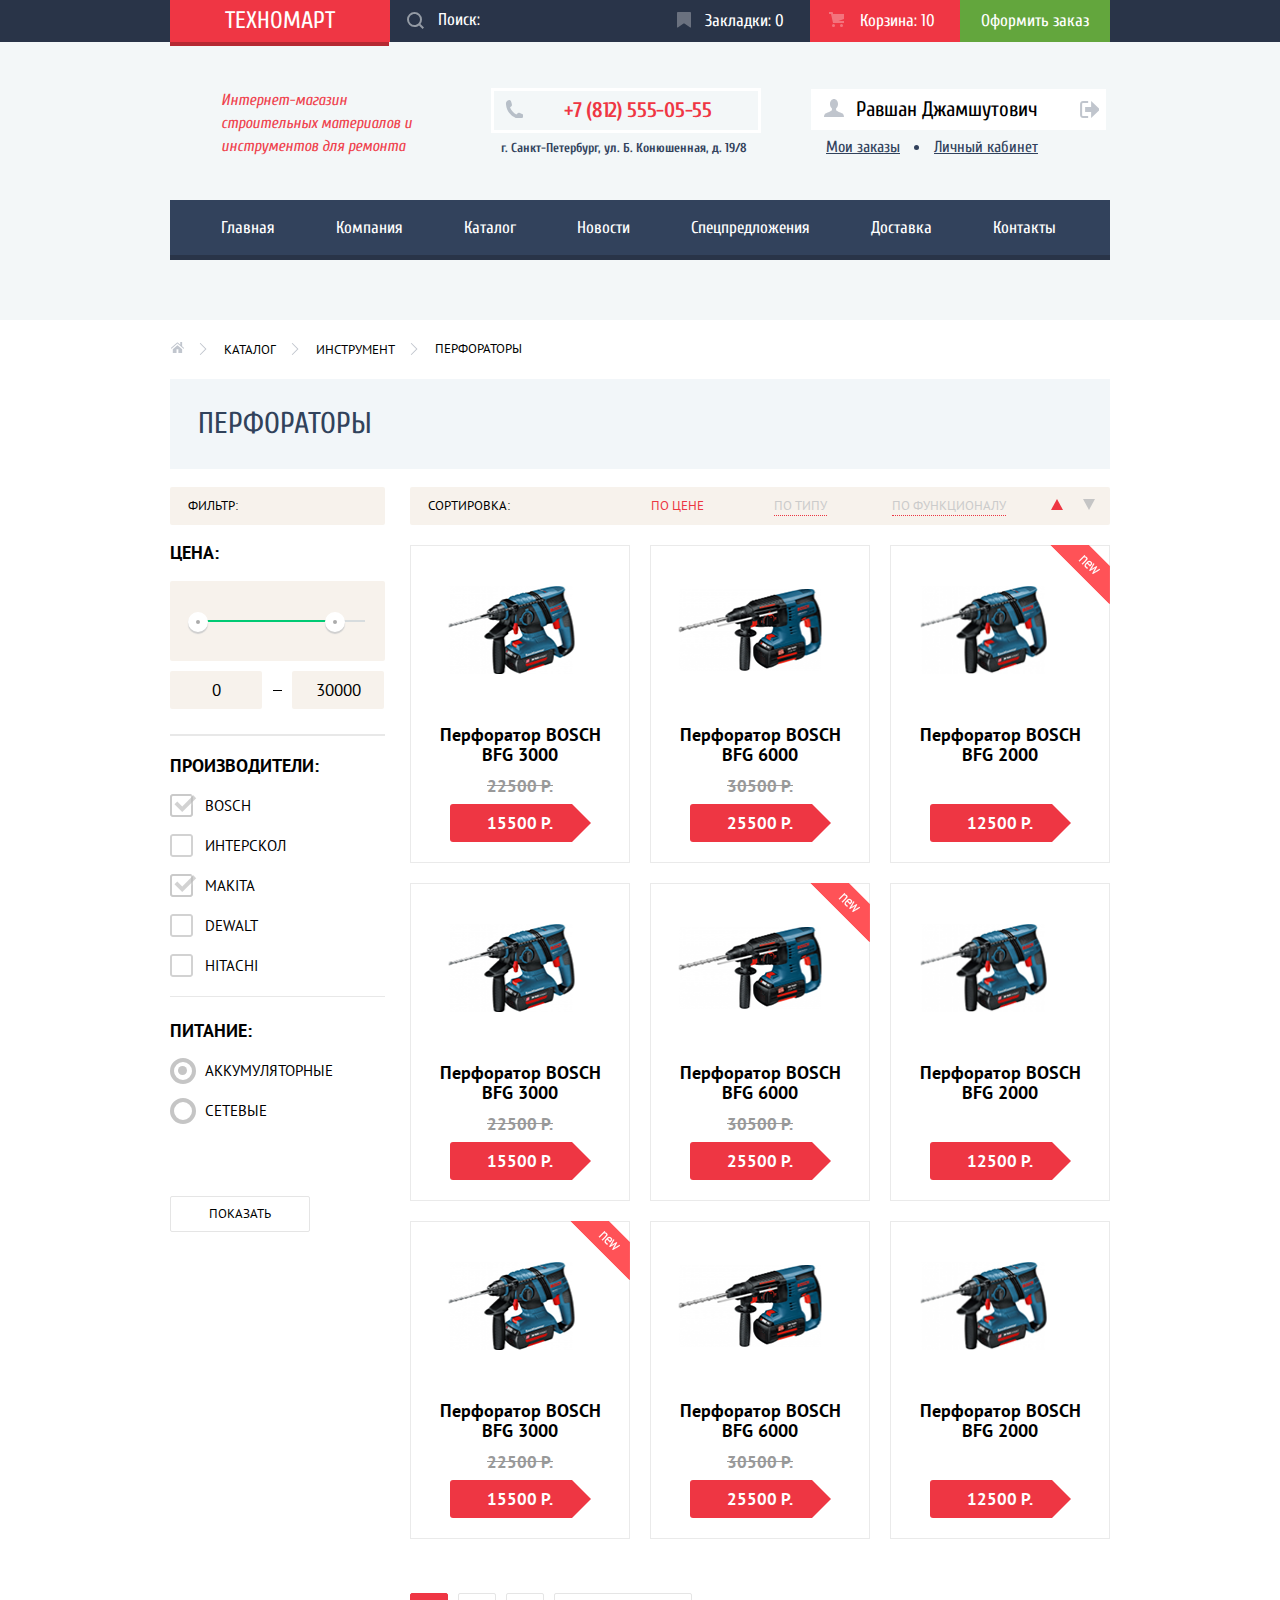
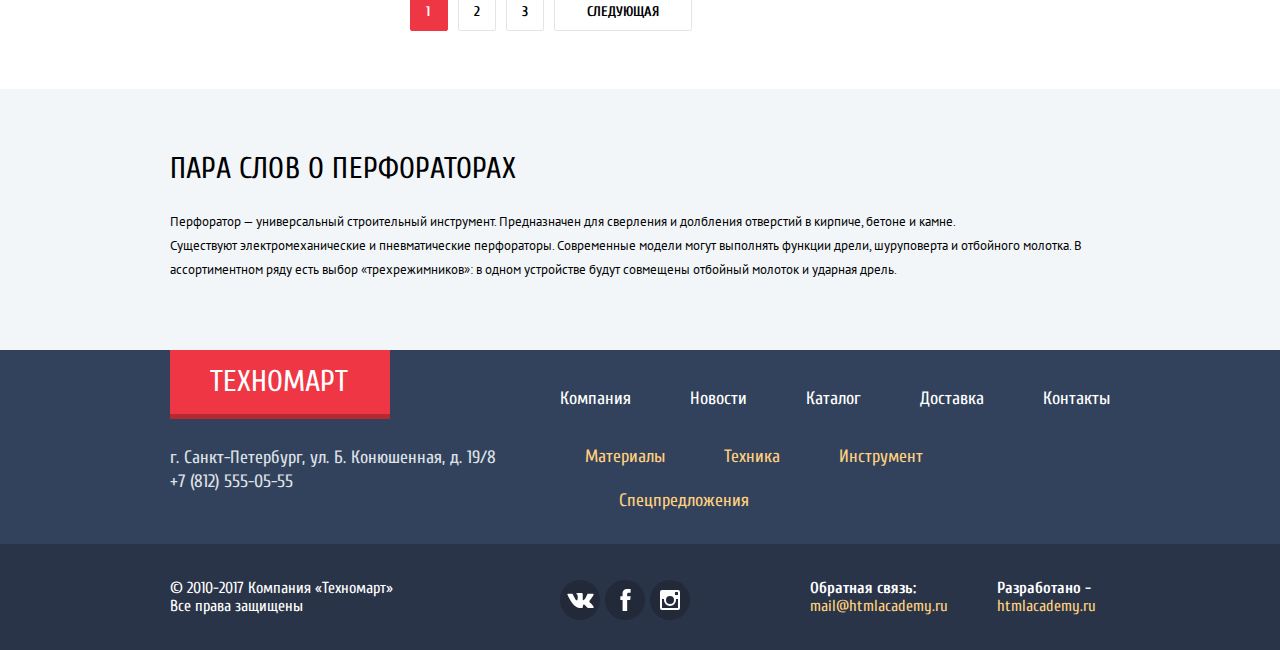
==== commit 4a04c622: "Финал 10" ====
--- a/catalog.html
+++ b/catalog.html
@@ -170,7 +170,7 @@
 
 		        <div class="catalog-product-item">
 		      		<div class="catalog-product">
-						<img class="img1" src="img/product2.png" alt="Перфоратор BOSH BFG 3000" width="127" height="88">
+						<img class="img1" src="img/product2.png" alt="Перфоратор BOSH BFG 3000" width="220" height="88">
 						<p class="product-text">Перфоратор BOSCH BFG 3000</p>
 						<div class="old-price">22500 Р.</div>
 						<div class="new-price">15500 Р.</div>
@@ -180,7 +180,7 @@
 						</div>
 					</div>
 					<div class="catalog-product">
-						<img class="img2" src="img/product3.png" alt="Перфоратор BOSH BFG 6000" width="144" height="88">
+						<img class="img2" src="img/product3.png" alt="Перфоратор BOSH BFG 6000" width="220" height="88">
 						<p class="product-text">Перфоратор BOSCH BFG 6000</p>
 						<div class="old-price">30500 Р.</div>
 						<div class="new-price">25500 Р.</div>
@@ -190,7 +190,7 @@
 						</div>
 					</div>
 					<div class="catalog-product new">
-						<img class="img3" src="img/product2.png" alt="Перфоратор BOSH BFG 2000" width="127" height="88">
+						<img class="img3" src="img/product4.png" alt="Перфоратор BOSH BFG 2000" width="220" height="88">
 						<p class="product-text">Перфоратор BOSCH BFG 2000</p>
 						<div class="old-price hidden">32500 Р.</div>
 						<div class="new-price">12500 Р.</div>
@@ -201,7 +201,7 @@
 					</div>
 					
 					<div class="catalog-product">
-						<img class="img1" src="img/product2.png" alt="Перфоратор BOSH BFG 3000" width="127" height="88">
+						<img class="img1" src="img/product2.png" alt="Перфоратор BOSH BFG 3000" width="220" height="88">
 						<p class="product-text">Перфоратор BOSCH BFG 3000</p>
 						<div class="old-price">22500 Р.</div>
 						<div class="new-price">15500 Р.</div>
@@ -211,7 +211,7 @@
 						</div>
 					</div>
 					<div class="catalog-product new">
-						<img class="img2" src="img/product3.png" alt="Перфоратор BOSH BFG 6000" width="144" height="88">
+						<img class="img2" src="img/product3.png" alt="Перфоратор BOSH BFG 6000" width="220" height="88">
 						<p class="product-text">Перфоратор BOSCH BFG 6000</p>
 						<div class="old-price">30500 Р.</div>
 						<div class="new-price">25500 Р.</div>
@@ -221,7 +221,7 @@
 						</div>
 					</div>
 					<div class="catalog-product">
-						<img class="img3" src="img/product2.png" alt="Перфоратор BOSH BFG 2000" width="127" height="88">
+						<img class="img3" src="img/product4.png" alt="Перфоратор BOSH BFG 2000" width="220" height="88">
 						<p class="product-text">Перфоратор BOSCH BFG 2000</p>
 						<div class="old-price hidden">32500 Р.</div>
 						<div class="new-price">12500 Р.</div>
@@ -232,7 +232,7 @@
 					</div>
 
 					<div class="catalog-product new">
-						<img class="img1" src="img/product2.png" alt="Перфоратор BOSH BFG 3000" width="127" height="88">
+						<img class="img1" src="img/product2.png" alt="Перфоратор BOSH BFG 3000" width="220" height="88">
 						<p class="product-text">Перфоратор BOSCH BFG 3000</p>
 						<div class="old-price">22500 Р.</div>
 						<div class="new-price">15500 Р.</div>
@@ -242,7 +242,7 @@
 						</div>
 					</div>
 					<div class="catalog-product">
-						<img class="img2" src="img/product3.png" alt="Перфоратор BOSH BFG 6000" width="144" height="88">
+						<img class="img2" src="img/product3.png" alt="Перфоратор BOSH BFG 6000" width="220" height="88">
 						<p class="product-text">Перфоратор BOSCH BFG 6000</p>
 						<div class="old-price">30500 Р.</div>
 						<div class="new-price">25500 Р.</div>
@@ -252,7 +252,7 @@
 						</div>
 					</div>
 					<div class="catalog-product">
-						<img class="img3" src="img/product2.png" alt="Перфоратор BOSH BFG 2000" width="127" height="88">
+						<img class="img3" src="img/product4.png" alt="Перфоратор BOSH BFG 2000" width="220" height="88">
 						<p class="product-text">Перфоратор BOSCH BFG 2000</p>
 						<div class="old-price hidden">32500 Р.</div>
 						<div class="new-price">12500 Р.</div>
--- a/css/style.css
+++ b/css/style.css
@@ -662,59 +662,57 @@
 	margin-right: 20px;
 }
 
-.slider::before{
-	content: "";
-	position: absolute;
-	width: 25px;
-	height: 40px;
+.slider-button-left{
+	position: absolute;
+	top: 90px;
+	left: 0;
+	height: 42px;
+	width: 24px;
+	background-color: transparent;
 	background-image: url("../img/icon-left.svg");
-  	background-repeat: no-repeat;
-  	background-position: 0 0;
-	top: 115px;
-	left: 25px;
+	background-repeat: no-repeat;
+	border: none;
 	cursor: pointer;
 }
 
-.slider::after{
-	content: "";
-	position: absolute;
-	width: 25px;
-	height: 40px;
+.slider-button-right{
+	position: absolute;
+	top: 90px;
+	left: 555px;
+	height: 42px;
+	width: 24px;
+	background-color: transparent;
 	background-image: url("../img/icon-right.svg");
-  	background-repeat: no-repeat;
-  	background-position: 0 0;
-	top: 115px;
-	right: 20px;
+	background-repeat: no-repeat;
+	border: none;
 	cursor: pointer;
 }
 
-.slider-item-button{
-
-}
-
-.slider-item-left::before{
-	content: "";
+.slider-circle-left{
 	position: absolute;
 	top: 195px;
-	left: 273px;
-	width: 10px;
-	height: 10px;
+	left: 270px;
 	border-radius: 50%;
-	background-color: #ffffff;
-	cursor: pointer;
-}
-
-.slider-item-right::after{
-	content: "";
+	width: 12px;
+	height: 12px;
+	padding: 0;
+	border: none;
+	background-color: #fff;
+}
+
+.slider-circle-right{
+	position: absolute;
 	position: absolute;
 	top: 195px;
-	left: 293px;
-	width: 6px;
-	height: 6px;
+	left: 290px;
+	box-sizing: border-box;
 	border-radius: 50%;
-	background-color: #EE3642;
-	border: 2px solid #ffffff;
-	cursor: pointer;
+	padding: 0;
+	width: 12px;
+	height: 12px;
+	border: none;
+	background-color: #EE3543;
+	border: 3px solid #fff;
 }
 
 .slider p{
@@ -889,29 +887,6 @@
 
 }
 
-.product .img1{
-	/*padding-top: 6px;*/
-	/*margin-left: -5px;*/
-}
-
-.product .img2{
-	/*padding-top: 27px;*/
-	/*margin-left: -15px;*/
-	/*margin-bottom: 30px;*/
-}
-
-.product .img3{
-	/*padding-top: 20px;*/
-	/*margin-left: -22px;*/
-	/*margin-bottom: 22px;*/
-}
-
-.product .img4{
-	/*padding-top: 27px;*/
-	/*margin-left: -30px;*/
-	/*margin-bottom: 30px;*/
-}
-
 .product:hover,
 .product:focus{
 	-webkit-box-shadow: 0 0 15px grey;
@@ -2372,28 +2347,6 @@
 	padding-top: 40px;
 	margin-bottom: 42px;
 }
-
-.catalog-product .img1{
-	/*padding-top: 28px;*/
-	/*margin-left: -15px;*/
-	/*margin-bottom: 30px;*/
-}
-
-.catalog-product .img2{
-	/*padding-top: 22px;*/
-	/*margin-left: -24px;*/
-	/*margin-bottom: 20px;*/
-}
-
-.catalog-product .img3{
-	/*padding-top: 28px;*/
-	/*margin-left: -28px;*/
-	/*margin-bottom: 30px;*/
-}
-
-/*-------------------------------------------------catalog-wrapper---------------------------------------------*/
-
-
 
 /*-----------------------------------------------------pagination-list---------------------------------*/
 
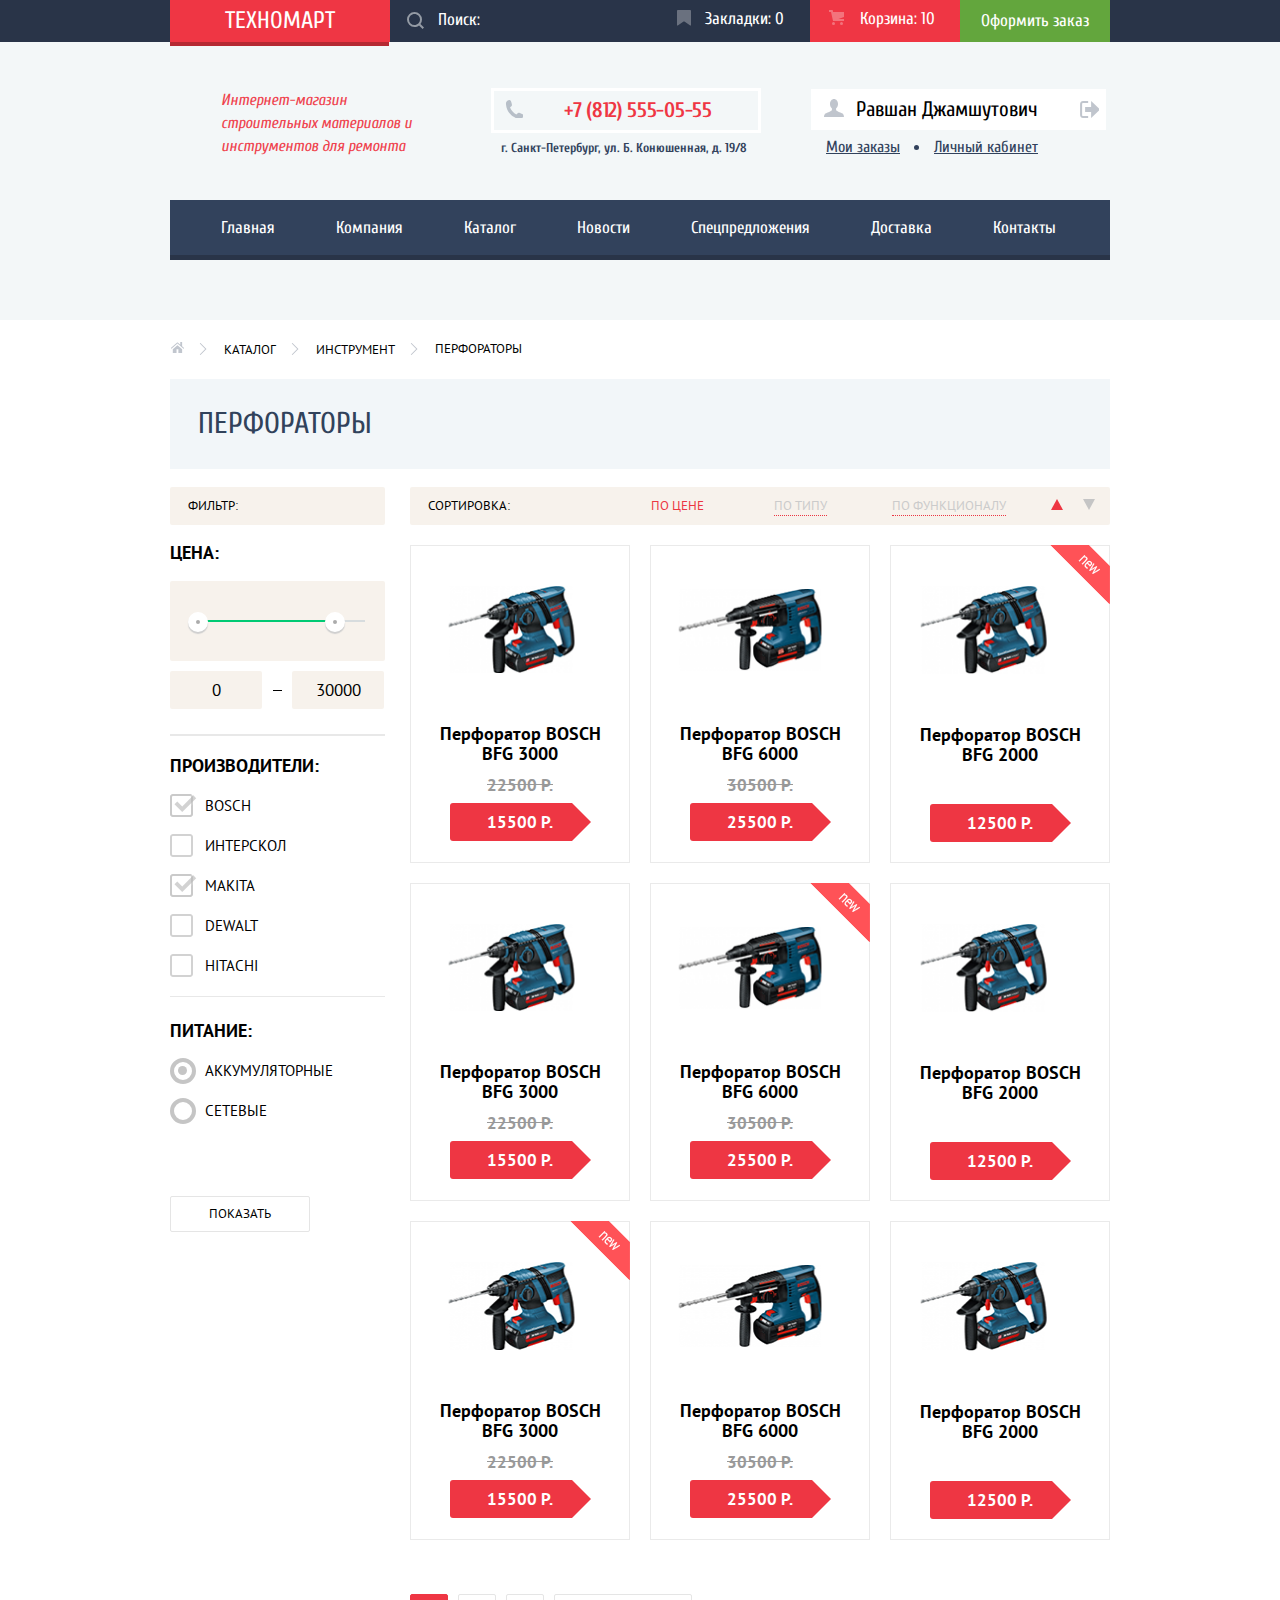
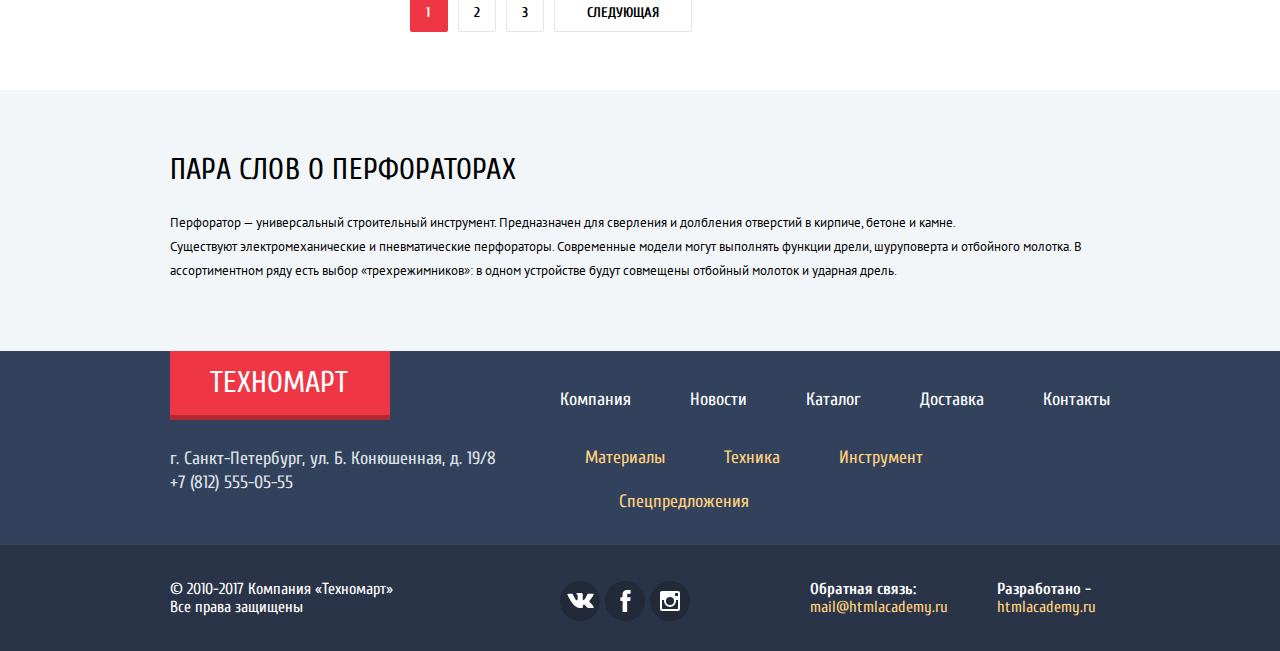
==== commit bb39ce66: "Финал 12" ====
--- a/catalog.html
+++ b/catalog.html
@@ -25,8 +25,8 @@
 
 					</form>
 					
-					<button type=button class="bookmarks">Закладки: 0</button>
-					<button type=button class="basket basket-catalog">Корзина: 10</button>
+					<a class="bookmarks">Закладки: 0</a>
+					<a class="basket basket-catalog">Корзина: 10</a>
 			  		<a href="#" class="order">Оформить заказ</a>
 			  	</section>
 
@@ -170,7 +170,7 @@
 
 		        <div class="catalog-product-item">
 		      		<div class="catalog-product">
-						<img class="img1" src="img/product2.png" alt="Перфоратор BOSH BFG 3000" width="220" height="88">
+						<img class="img1" src="img/product2.png" alt="Перфоратор BOSH BFG 3000" width="220a" height="88">
 						<p class="product-text">Перфоратор BOSCH BFG 3000</p>
 						<div class="old-price">22500 Р.</div>
 						<div class="new-price">15500 Р.</div>
@@ -180,7 +180,7 @@
 						</div>
 					</div>
 					<div class="catalog-product">
-						<img class="img2" src="img/product3.png" alt="Перфоратор BOSH BFG 6000" width="220" height="88">
+						<img class="img2" src="img/product3.png" alt="Перфоратор BOSH BFG 6000" width="220a" height="88">
 						<p class="product-text">Перфоратор BOSCH BFG 6000</p>
 						<div class="old-price">30500 Р.</div>
 						<div class="new-price">25500 Р.</div>
@@ -190,7 +190,7 @@
 						</div>
 					</div>
 					<div class="catalog-product new">
-						<img class="img3" src="img/product4.png" alt="Перфоратор BOSH BFG 2000" width="220" height="88">
+						<img class="img3" src="img/product4.png" alt="Перфоратор BOSH BFG 2000" width="220a" height="88">
 						<p class="product-text">Перфоратор BOSCH BFG 2000</p>
 						<div class="old-price hidden">32500 Р.</div>
 						<div class="new-price">12500 Р.</div>
@@ -201,7 +201,7 @@
 					</div>
 					
 					<div class="catalog-product">
-						<img class="img1" src="img/product2.png" alt="Перфоратор BOSH BFG 3000" width="220" height="88">
+						<img class="img1" src="img/product2.png" alt="Перфоратор BOSH BFG 3000" width="220a" height="88">
 						<p class="product-text">Перфоратор BOSCH BFG 3000</p>
 						<div class="old-price">22500 Р.</div>
 						<div class="new-price">15500 Р.</div>
@@ -211,7 +211,7 @@
 						</div>
 					</div>
 					<div class="catalog-product new">
-						<img class="img2" src="img/product3.png" alt="Перфоратор BOSH BFG 6000" width="220" height="88">
+						<img class="img2" src="img/product3.png" alt="Перфоратор BOSH BFG 6000" width="220a" height="88">
 						<p class="product-text">Перфоратор BOSCH BFG 6000</p>
 						<div class="old-price">30500 Р.</div>
 						<div class="new-price">25500 Р.</div>
@@ -221,7 +221,7 @@
 						</div>
 					</div>
 					<div class="catalog-product">
-						<img class="img3" src="img/product4.png" alt="Перфоратор BOSH BFG 2000" width="220" height="88">
+						<img class="img3" src="img/product4.png" alt="Перфоратор BOSH BFG 2000" width="220a" height="88">
 						<p class="product-text">Перфоратор BOSCH BFG 2000</p>
 						<div class="old-price hidden">32500 Р.</div>
 						<div class="new-price">12500 Р.</div>
@@ -232,7 +232,7 @@
 					</div>
 
 					<div class="catalog-product new">
-						<img class="img1" src="img/product2.png" alt="Перфоратор BOSH BFG 3000" width="220" height="88">
+						<img class="img1" src="img/product2.png" alt="Перфоратор BOSH BFG 3000" width="220a" height="88">
 						<p class="product-text">Перфоратор BOSCH BFG 3000</p>
 						<div class="old-price">22500 Р.</div>
 						<div class="new-price">15500 Р.</div>
@@ -242,7 +242,7 @@
 						</div>
 					</div>
 					<div class="catalog-product">
-						<img class="img2" src="img/product3.png" alt="Перфоратор BOSH BFG 6000" width="220" height="88">
+						<img class="img2" src="img/product3.png" alt="Перфоратор BOSH BFG 6000" width="220a" height="88">
 						<p class="product-text">Перфоратор BOSCH BFG 6000</p>
 						<div class="old-price">30500 Р.</div>
 						<div class="new-price">25500 Р.</div>
@@ -252,7 +252,7 @@
 						</div>
 					</div>
 					<div class="catalog-product">
-						<img class="img3" src="img/product4.png" alt="Перфоратор BOSH BFG 2000" width="220" height="88">
+						<img class="img3" src="img/product4.png" alt="Перфоратор BOSH BFG 2000" width="220a" height="88">
 						<p class="product-text">Перфоратор BOSCH BFG 2000</p>
 						<div class="old-price hidden">32500 Р.</div>
 						<div class="new-price">12500 Р.</div>
--- a/css/style.css
+++ b/css/style.css
@@ -102,7 +102,7 @@
 	background-color: #BA2632;
 }
 
-.order-navigation button{
+.order-navigation a{
 	font-size: 17px;
   	line-height: 18px;
   	background-color: #293448;
@@ -664,8 +664,8 @@
 
 .slider-button-left{
 	position: absolute;
-	top: 90px;
-	left: 0;
+	top: 113px;
+	left: 25px;
 	height: 42px;
 	width: 24px;
 	background-color: transparent;
@@ -677,8 +677,8 @@
 
 .slider-button-right{
 	position: absolute;
-	top: 90px;
-	left: 555px;
+	top: 113px;
+	left: 577px;
 	height: 42px;
 	width: 24px;
 	background-color: transparent;
@@ -690,11 +690,11 @@
 
 .slider-circle-left{
 	position: absolute;
-	top: 195px;
-	left: 270px;
+	top: 220px;
+	left: 295px;
 	border-radius: 50%;
-	width: 12px;
-	height: 12px;
+	width: 10px;
+	height: 10px;
 	padding: 0;
 	border: none;
 	background-color: #fff;
@@ -703,16 +703,16 @@
 .slider-circle-right{
 	position: absolute;
 	position: absolute;
-	top: 195px;
-	left: 290px;
+	top: 220px;
+	left: 315px;
 	box-sizing: border-box;
 	border-radius: 50%;
 	padding: 0;
-	width: 12px;
-	height: 12px;
+	width: 10px;
+	height: 10px;
 	border: none;
 	background-color: #EE3543;
-	border: 3px solid #fff;
+	border: 2px solid #fff;
 }
 
 .slider p{
@@ -879,7 +879,6 @@
 }
 
 .product img{
-	height: 88px;
 	margin: 0 auto;
 	margin-bottom: 40px;
 	padding-top: 43px;
@@ -2057,7 +2056,6 @@
 
 .order-navigation .basket-catalog{
 	background-color: #EF3644;
-	padding: 0;
 	padding-left: 50px;
 	padding-right: 25px;
 }
@@ -2342,7 +2340,6 @@
 }
 
 .catalog-product img{
-	height: 88px;
 	margin: 0 auto;
 	padding-top: 40px;
 	margin-bottom: 42px;
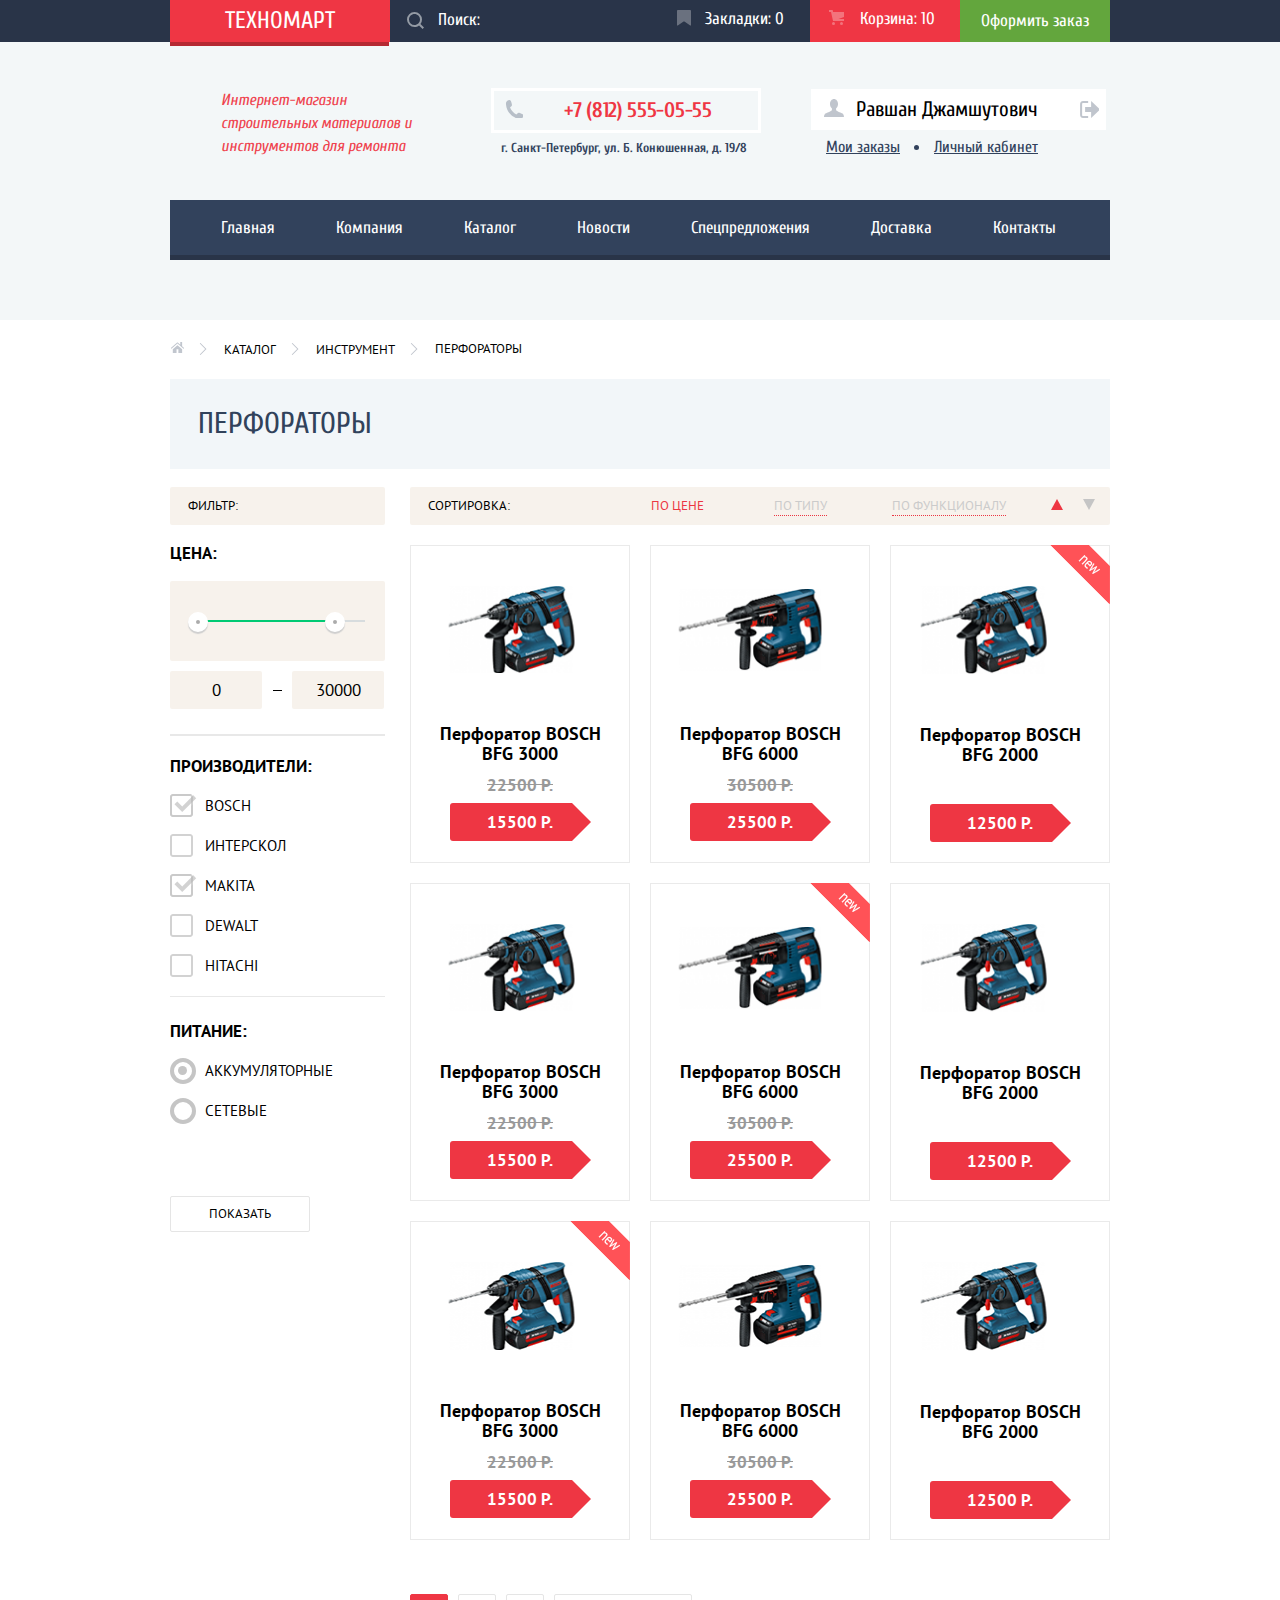
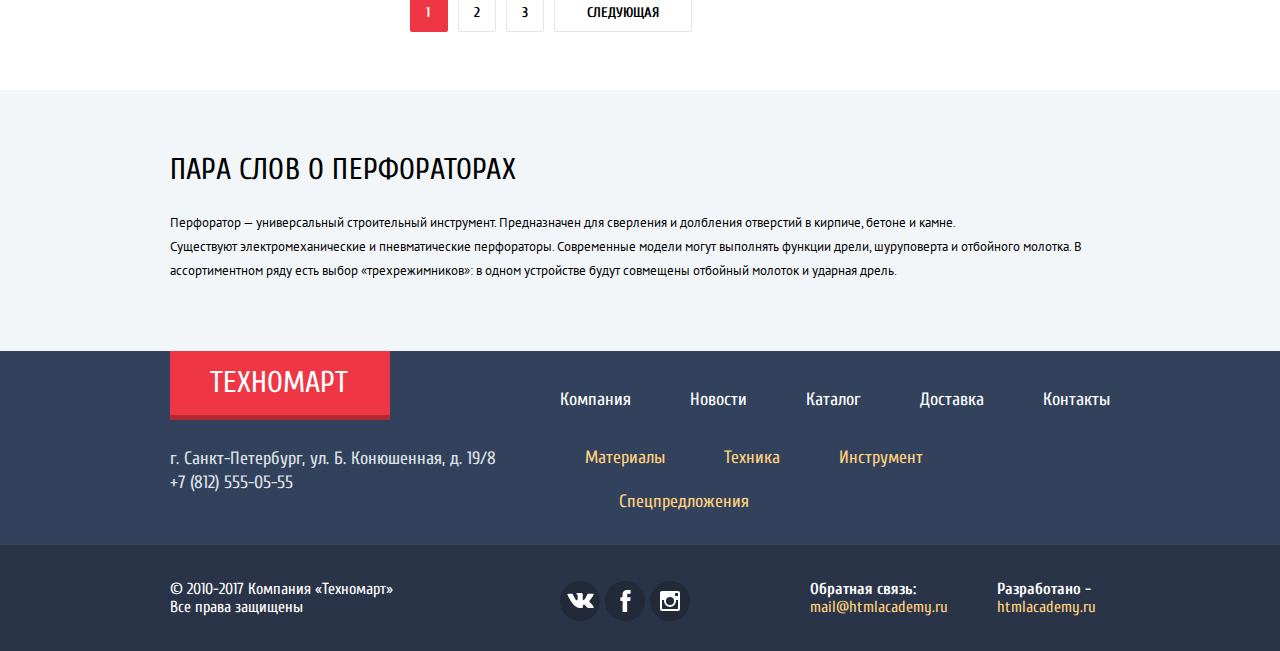
==== commit 4edffac2: "Финал 18" ====
--- a/catalog.html
+++ b/catalog.html
@@ -170,95 +170,95 @@
 
 		        <div class="catalog-product-item">
 		      		<div class="catalog-product">
-						<img class="img1" src="img/product2.png" alt="Перфоратор BOSH BFG 3000" width="220a" height="88">
+						<img class="img1" src="img/product2.png" alt="Перфоратор BOSH BFG 3000" width="220" height="88">
 						<p class="product-text">Перфоратор BOSCH BFG 3000</p>
 						<div class="old-price">22500 Р.</div>
 						<div class="new-price">15500 Р.</div>
 						<div class="product-item">
-							<button type=button class="product-buy catalog-buy">Купить</button>
-							<button type=button class="product-bookmarks">В закладки</button>
-						</div>
-					</div>
-					<div class="catalog-product">
-						<img class="img2" src="img/product3.png" alt="Перфоратор BOSH BFG 6000" width="220a" height="88">
+							<button type="button" class="product-buy catalog-buy">Купить</button>
+							<button type="button" class="product-bookmarks">В закладки</button>
+						</div>
+					</div>
+					<div class="catalog-product">
+						<img class="img2" src="img/product3.png" alt="Перфоратор BOSH BFG 6000" width="220" height="88">
 						<p class="product-text">Перфоратор BOSCH BFG 6000</p>
 						<div class="old-price">30500 Р.</div>
 						<div class="new-price">25500 Р.</div>
 						<div class="product-item">
-							<button type=button class="product-buy catalog-buy">Купить</button>
-							<button type=button class="product-bookmarks">В закладки</button>
+							<button type="button" class="product-buy catalog-buy">Купить</button>
+							<button type="button" class="product-bookmarks">В закладки</button>
 						</div>
 					</div>
 					<div class="catalog-product new">
-						<img class="img3" src="img/product4.png" alt="Перфоратор BOSH BFG 2000" width="220a" height="88">
+						<img class="img3" src="img/product4.png" alt="Перфоратор BOSH BFG 2000" width="220" height="88">
 						<p class="product-text">Перфоратор BOSCH BFG 2000</p>
 						<div class="old-price hidden">32500 Р.</div>
 						<div class="new-price">12500 Р.</div>
 						<div class="product-item">
-							<button type=button class="product-buy catalog-buy">Купить</button>
-							<button type=button class="product-bookmarks">В закладки</button>
+							<button type="button" class="product-buy catalog-buy">Купить</button>
+							<button type="button" class="product-bookmarks">В закладки</button>
 						</div>
 					</div>
 					
 					<div class="catalog-product">
-						<img class="img1" src="img/product2.png" alt="Перфоратор BOSH BFG 3000" width="220a" height="88">
+						<img class="img1" src="img/product2.png" alt="Перфоратор BOSH BFG 3000" width="220" height="88">
 						<p class="product-text">Перфоратор BOSCH BFG 3000</p>
 						<div class="old-price">22500 Р.</div>
 						<div class="new-price">15500 Р.</div>
 						<div class="product-item">
-							<button type=button class="product-buy catalog-buy">Купить</button>
-							<button type=button class="product-bookmarks">В закладки</button>
+							<button type="button" class="product-buy catalog-buy">Купить</button>
+							<button type="button" class="product-bookmarks">В закладки</button>
 						</div>
 					</div>
 					<div class="catalog-product new">
-						<img class="img2" src="img/product3.png" alt="Перфоратор BOSH BFG 6000" width="220a" height="88">
+						<img class="img2" src="img/product3.png" alt="Перфоратор BOSH BFG 6000" width="220" height="88">
 						<p class="product-text">Перфоратор BOSCH BFG 6000</p>
 						<div class="old-price">30500 Р.</div>
 						<div class="new-price">25500 Р.</div>
 						<div class="product-item">
-							<button type=button class="product-buy catalog-buy">Купить</button>
-							<button type=button class="product-bookmarks">В закладки</button>
-						</div>
-					</div>
-					<div class="catalog-product">
-						<img class="img3" src="img/product4.png" alt="Перфоратор BOSH BFG 2000" width="220a" height="88">
+							<button type="button" class="product-buy catalog-buy">Купить</button>
+							<button type="button" class="product-bookmarks">В закладки</button>
+						</div>
+					</div>
+					<div class="catalog-product">
+						<img class="img3" src="img/product4.png" alt="Перфоратор BOSH BFG 2000" width="220" height="88">
 						<p class="product-text">Перфоратор BOSCH BFG 2000</p>
 						<div class="old-price hidden">32500 Р.</div>
 						<div class="new-price">12500 Р.</div>
 						<div class="product-item">
-							<button type=button class="product-buy catalog-buy">Купить</button>
-							<button type=button class="product-bookmarks">В закладки</button>
+							<button type="button" class="product-buy catalog-buy">Купить</button>
+							<button type="button" class="product-bookmarks">В закладки</button>
 						</div>
 					</div>
 
 					<div class="catalog-product new">
-						<img class="img1" src="img/product2.png" alt="Перфоратор BOSH BFG 3000" width="220a" height="88">
+						<img class="img1" src="img/product2.png" alt="Перфоратор BOSH BFG 3000" width="220" height="88">
 						<p class="product-text">Перфоратор BOSCH BFG 3000</p>
 						<div class="old-price">22500 Р.</div>
 						<div class="new-price">15500 Р.</div>
 						<div class="product-item">
-							<button type=button class="product-buy catalog-buy">Купить</button>
-							<button type=button class="product-bookmarks">В закладки</button>
-						</div>
-					</div>
-					<div class="catalog-product">
-						<img class="img2" src="img/product3.png" alt="Перфоратор BOSH BFG 6000" width="220a" height="88">
+							<button type="button" class="product-buy catalog-buy">Купить</button>
+							<button type="button" class="product-bookmarks">В закладки</button>
+						</div>
+					</div>
+					<div class="catalog-product">
+						<img class="img2" src="img/product3.png" alt="Перфоратор BOSH BFG 6000" width="220" height="88">
 						<p class="product-text">Перфоратор BOSCH BFG 6000</p>
 						<div class="old-price">30500 Р.</div>
 						<div class="new-price">25500 Р.</div>
 						<div class="product-item">
-							<button type=button class="product-buy catalog-buy">Купить</button>
-							<button type=button class="product-bookmarks">В закладки</button>
-						</div>
-					</div>
-					<div class="catalog-product">
-						<img class="img3" src="img/product4.png" alt="Перфоратор BOSH BFG 2000" width="220a" height="88">
+							<button type="button" class="product-buy catalog-buy">Купить</button>
+							<button type="button" class="product-bookmarks">В закладки</button>
+						</div>
+					</div>
+					<div class="catalog-product">
+						<img class="img3" src="img/product4.png" alt="Перфоратор BOSH BFG 2000" width="220" height="88">
 						<p class="product-text">Перфоратор BOSCH BFG 2000</p>
 						<div class="old-price hidden">32500 Р.</div>
 						<div class="new-price">12500 Р.</div>
 						<div class="product-item">
-							<button type=button class="product-buy catalog-buy">Купить</button>
-							<button type=button class="product-bookmarks">В закладки</button>
+							<button type="button" class="product-buy catalog-buy">Купить</button>
+							<button type="button" class="product-bookmarks">В закладки</button>
 						</div>
 					</div>					
 					
--- a/css/style.css
+++ b/css/style.css
@@ -369,12 +369,8 @@
 /*----------------------------------------main-navigation----------------------------------------*/
 
 .site-navigation{
-	/*position: absolute;
-	top: 200px;
-	min-width: 940px;*/
 	background-color: #32425C;
 	margin: 0;
-	/*margin-bottom: 60px;*/
 	padding: 0;
 	display: -webkit-box;
 	display: -ms-flexbox;
@@ -688,31 +684,49 @@
 	cursor: pointer;
 }
 
-.slider-circle-left{
-	position: absolute;
-	top: 220px;
-	left: 295px;
-	border-radius: 50%;
-	width: 10px;
+.slider-controls{
+	position: absolute;
+	display: -webkit-box;
+		display: -ms-flexbox;
+		display: flex;
+	top: 204px;
+	left: 293px;
+	list-style: none;
+	padding: 0;
+}
+
+.slider-controls li{
+	margin-right: 20px;
+}
+
+.slider-controls label{
+	position: relative;
+	display: block;
+}
+
+
+.slider-circle + label::before {
+  	content: "";
+  	position: absolute;
+  	top: 0;
+  	left: 1px;
+  	width: 10px;
 	height: 10px;
-	padding: 0;
-	border: none;
-	background-color: #fff;
-}
-
-.slider-circle-right{
-	position: absolute;
-	position: absolute;
-	top: 220px;
-	left: 315px;
-	box-sizing: border-box;
-	border-radius: 50%;
-	padding: 0;
-	width: 10px;
-	height: 10px;
-	border: none;
-	background-color: #EE3543;
-	border: 2px solid #fff;
+  	background-color: #fff;
+  	border-radius: 50%;
+  	cursor: pointer;
+}
+
+.slider-circle:checked + label::after{
+ 	content: "";
+  	position: absolute;
+  	top: 2px;
+  	left: 3px;
+  	width: 6px;
+	height: 6px;
+  	background-color: #EE3543;
+  	border-radius: 50%;
+  	cursor: pointer;
 }
 
 .slider p{
@@ -750,7 +764,11 @@
 	padding: 10px 48px;
 }
 
-.slider2{
+.slide-first{
+
+}
+
+.slide-second{
 	display: none;
 }
 
@@ -919,6 +937,7 @@
     margin-bottom: 7px;
     padding: 7px 0;
 	font-size: 14px;
+	font-family: "Cuprum", Arial, sans-serif; 
 	line-height: 18px;
 	border-radius: 2px;
 	text-transform: uppercase;
@@ -1766,7 +1785,7 @@
 }
 
 .filter-item{
-	font-size: 18px;
+	font-size: 17px;
 	line-height: 30px;
 	font-weight: bold;
 }
@@ -2090,11 +2109,13 @@
 	color: #000000;
 }
 
-.address .address-right-user:hover:before{
+.address .address-right-user:hover:before,
+.address .address-right-user:focus:before{
 	opacity: 1;
 }
 
-.address .address-right-close:hover:after{
+.address .address-right-close:hover:after,
+.address .address-right-close:focus:after{
 	opacity: 1;
 }
 
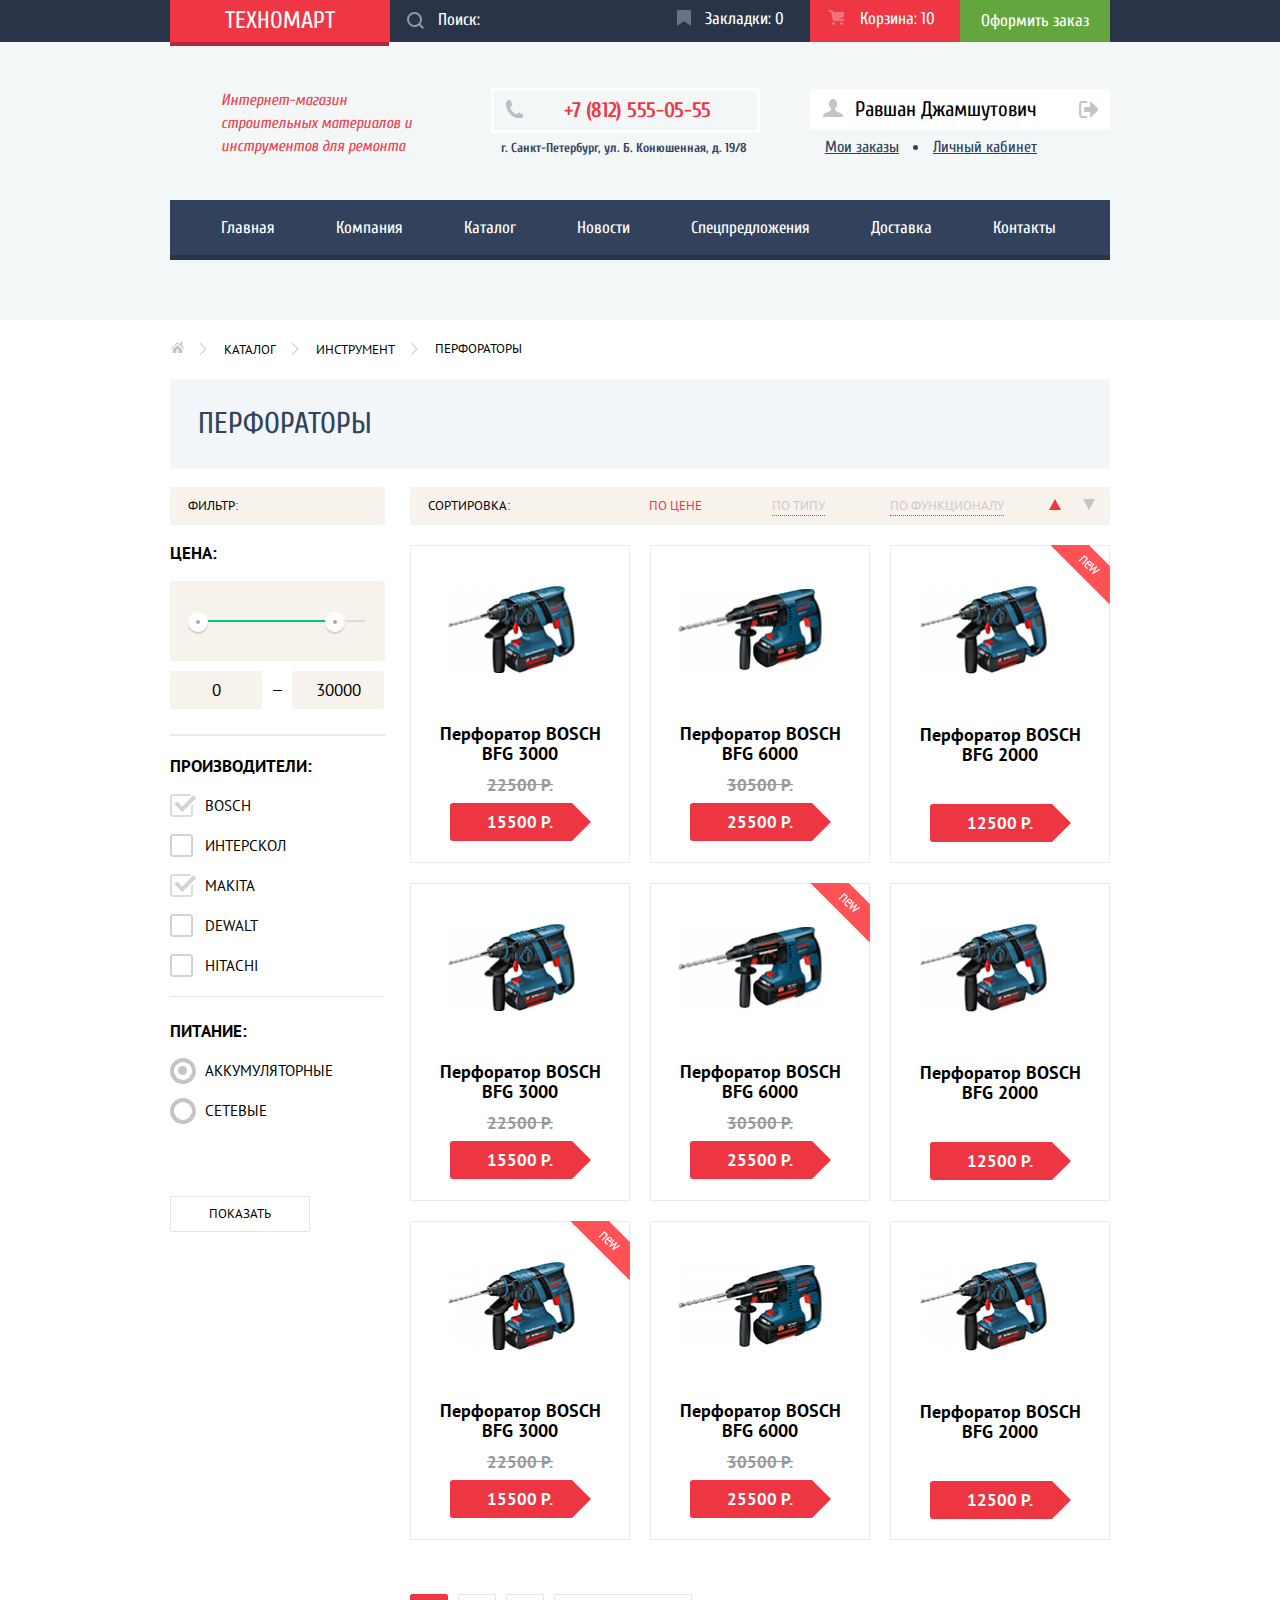
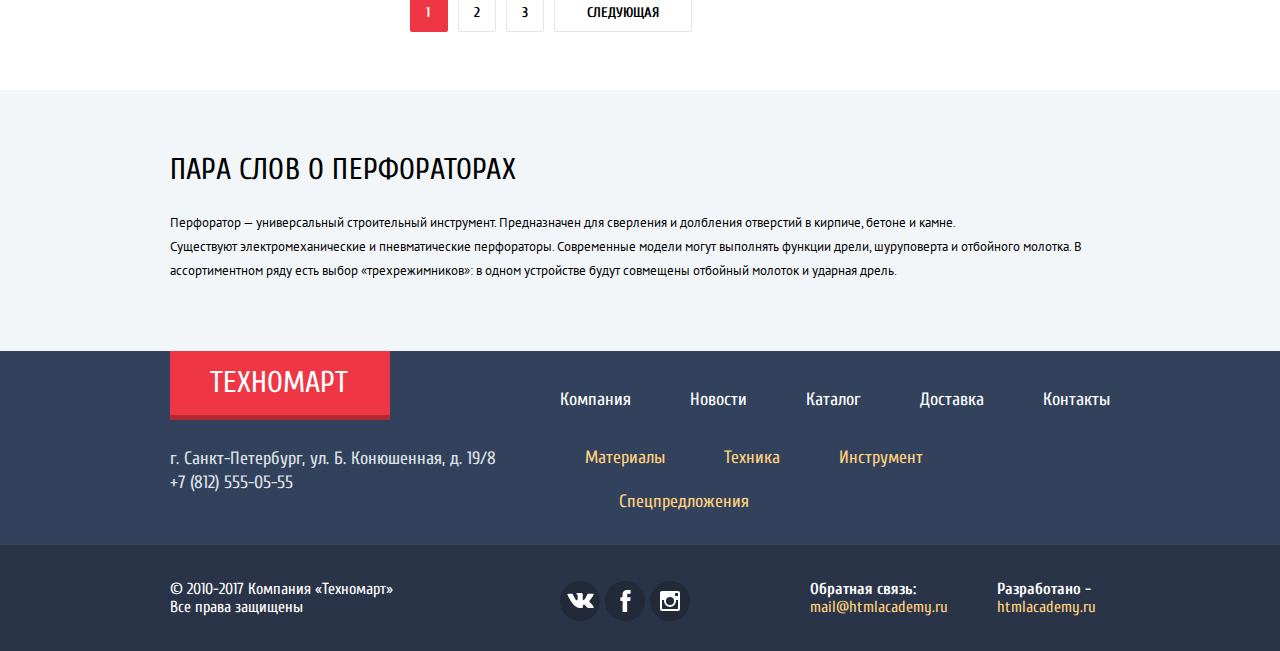
==== commit 8ba54513: "Финал 21" ====
--- a/catalog.html
+++ b/catalog.html
@@ -4,7 +4,7 @@
 	<meta charset="UTF-8">
 	<title>Technomart</title>
     <link href="css/minnormalize.css" rel="stylesheet">
-    <link href="css/style.css" rel="stylesheet" >
+    <link href="css/minstyle.css" rel="stylesheet" >
 </head>
 <body>
 
--- a/css/minstyle.css
+++ b/css/minstyle.css
@@ -0,0 +1 @@
+@import "https://fonts.googleapis.com/css?family=Cuprum:400,400i,700|PT+Sans:400,700&subset=cyrillic";body{margin:0;padding:0;font-family:"Cuprum",Arial,sans-serif;font-size:14px;line-height:18px;font-weight:400;-webkit-box-sizing:border-box;box-sizing:border-box}a{text-decoration:none}img{max-width:100%;height:auto}.visually-hidden:not(:focus):not(:active),input[type="checkbox"].visually-hidden,input[type="radio"].visually-hidden{position:absolute;width:1px;height:1px;margin:-1px;border:0;padding:0;white-space:nowrap;-webkit-clip-path:inset(100%);clip-path:inset(100%);clip:rect(0 0 0 0);overflow:hidden}main{display:block}.main-header{margin-bottom:60px}.main-header-wrapper{background-color:#293448}.container{width:940px;margin:0 auto;padding:0 10px}.order-navigation{display:-webkit-box;display:-ms-flexbox;display:flex;background-color:#293448;color:#fff;margin:0}.order-navigation a{display:block}.order-navigation .logo{position:relative;font-size:24px;line-height:24px;color:#fff;background-color:#EF3644;padding:9px 55px;cursor:pointer;text-transform:uppercase}.order-navigation .logo::before{content:"";position:absolute;width:219px;height:4px;bottom:-4px;left:0;background-color:#B52932}.order-navigation .logo:hover,.order-navigation .logo:focus{background-color:#C92C37}.order-navigation .logo:active{background-color:#BA2632}.order-navigation a{font-size:17px;line-height:18px;background-color:#293448;color:#fff;border:none;cursor:pointer}.order-navigation .basket{position:relative;padding:10px 0;padding-left:50px;padding-right:30px;display:block}.order-navigation .bookmarks{position:relative;padding:10px 0;padding-left:45px;padding-right:26px;display:block}.order-navigation .bookmarks::before{content:"";position:absolute;width:18px;height:18px;left:17px;background-image:url(../img/icon-bookmark.svg);background-repeat:no-repeat;background-position:0 0;opacity:.3}.order-navigation .basket::before{content:"";position:absolute;width:18px;height:18px;left:19px;background-image:url(../img/icon-cart.svg);background-repeat:no-repeat;background-position:0 0;opacity:.3}.order-navigation .bookmarks:hover::before,.order-navigation .basket:hover::before,.order-navigation .bookmarks:focus::before,.order-navigation .basket:focus::before{opacity:1}.order-navigation .bookmarks:active::before,.order-navigation .basket:active::before{opacity:.5}.order-navigation button:active{background-color:#161C28;color:#B7BBBE}.order-navigation-item{display:-webkit-box;display:-ms-flexbox;display:flex}.order-navigation-item2{display:-webkit-box;display:-ms-flexbox;display:flex}.order-navigation .order{font-size:17px;line-height:18px;background-color:#63A63D;color:#fff;padding:12px 21px}.order-navigation .order:hover,.order-navigation .order:focus{background-color:#5FBA2E}.order-navigation .order:active{background-color:#518533;color:#B7BBBE}.search-form input[type=search]{-webkit-box-sizing:border-box;box-sizing:border-box;font-size:17px;line-height:18px;width:270px;background-color:#293449;background-image:url(../img/icon-search-gray.svg);background-repeat:no-repeat;background-position:17px 12px;border:none;-webkit-transition:background .15s;-o-transition:background .15s;transition:background .15s;padding:11px 10px 12px 48px}.search-form input[type="search"]::-webkit-input-placeholder{color:#fff}.search-form input[type="search"]:-ms-input-placeholder{color:#fff}.search-form input[type="search"]::-ms-input-placeholder{color:#fff}.search-form input[type="search"]::placeholder{color:#fff}.search-form input[type=search]:hover{background-color:#212a3a;background-image:url(../img/icon-search-white.svg)}.search-form input[type=search]:active{background-image:url(../img/icon-search-gray.svg)}.search-form input[type=search]:focus{color:#000;background-color:#fff;background-image:url(../img/icon-search-red.svg)}.address{display:-webkit-box;display:-ms-flexbox;display:flex;min-height:158px;background-color:#F3F7F8}.address-wrapper{background-color:#F3F7F8;padding-bottom:60px}.address-item{width:270px;margin-right:67px}.address h1{margin-top:47px;margin-left:51px;margin-right:60px;width:210px;font-size:16px;line-height:23px;color:#EF434E;font-style:italic;font-weight:400}.address p:not(.address-text){margin:0;margin-top:46px;margin-bottom:3px;position:relative;color:#EF3643;font-weight:700;font-size:21px;line-height:21px;letter-spacing:-.3px;border:3px solid #FFF;padding:9px 0;padding-left:70px;padding-right:40px}.address p:not(.address-text)::before{content:"";position:absolute;width:18px;height:18px;left:11px;background-image:url(../img/icon-phone.svg);background-repeat:no-repeat;background-position:0 0}.address-item span{font-size:13px;line-height:24px;font-weight:700;color:#32425C;padding-left:10px}.address button{height:45px;font-size:21px;line-height:21px;margin-top:46px;background-color:#fff;border:none;list-style:none;cursor:pointer}.enter{position:relative;margin-right:10px;padding-left:48px;padding-right:23px}.enter::before{content:"";position:absolute;width:20px;height:18px;top:14px;left:14px;background-image:url(../img/icon-login.svg);background-repeat:no-repeat;background-position:0 0;opacity:.1}.enter:hover::before,.enter:focus::before{opacity:1}.enter:active::before{opacity:.1}.registration{width:150px}.address button:hover,.address button:focus{color:#ED3744}.address button:active{color:#CACACA}.site-navigation{background-color:#32425C;margin:0;padding:0;display:-webkit-box;display:-ms-flexbox;display:flex;flex-wrap:wrap;-ms-flex-wrap:wrap;flex-wrap:wrap;border-bottom:5px solid #293448}.main-navigation a{display:block;font-size:17px;margin:0;line-height:17px;padding:19px 0;padding-left:29px;padding-right:32px;color:#fff;cursor:pointer}.main-navigation li{list-style:none}.main-navigation li:first-child{padding-left:22px}.main-navigation a:hover,.main-navigation a:focus{background-color:#293448}.main-navigation a:active{color:#A8ACAD}.description{color:#fff;margin-bottom:53px}.description-items{display:-webkit-box;display:-ms-flexbox;display:flex;margin-top:59px}.description-items-slider{display:-webkit-box;display:-ms-flexbox;display:flex;-webkit-box-orient:horizontal;-webkit-box-direction:reverse;-ms-flex-direction:row-reverse;flex-direction:row-reverse}.description-right{display:-webkit-box;display:-ms-flexbox;display:flex;-webkit-box-orient:vertical;-webkit-box-direction:normal;-ms-flex-direction:column;flex-direction:column}.description h3{width:170px;font-size:24px;line-height:30px}.description a{color:#fff;font-size:14px;line-height:18px;text-transform:uppercase}.description-item1{position:relative;background-color:#FFBF47;width:300px;margin-right:20px;margin-bottom:20px}.description-item1::after{content:"";position:absolute;width:60px;height:60px;background-image:url(../img/new-flag.png);background-repeat:no-repeat;background-position:0 0;top:0;right:0}.description-item1 h3,.description-item2 h3,.description-item3 h3,.description-item4 h3,.description-item5 h3{position:relative;padding-left:22px;margin-top:20px;margin-bottom:12px}.description-item1 h3::after{content:"";position:absolute;width:50px;height:70px;background-image:url(../img/icon-1.svg);background-repeat:no-repeat;background-position:0 0;top:10px;left:213px}.description-item2 h3::after{content:"";position:absolute;width:75px;height:70px;background-image:url(../img/icon-2.svg);background-repeat:no-repeat;background-position:0 0;top:14px;left:195px}.description-item3 h3::after{content:"";position:absolute;width:75px;height:70px;background-image:url(../img/icon-3.svg);background-repeat:no-repeat;background-position:0 0;top:10px;left:190px}.description-item4 h3::after{content:"";position:absolute;width:75px;height:75px;background-image:url(../img/icon-4.svg);background-repeat:no-repeat;background-position:0 0;top:5px;left:195px}.description-item5 h3::after{content:"";position:absolute;width:80px;height:75px;background-image:url(../img/icon-5.svg);background-repeat:no-repeat;background-position:0 0;top:10px;left:190px}.description-item1 a{display:block;border-radius:2px;padding:10px 0;width:135px;text-align:center;margin-left:25px;background-color:#E5AD40}.description-item1 a:hover,.description-item1 a:focus{background-color:#A47D29}.description-item2{background-color:#3BBCE3;width:300px;margin-right:20px;margin-bottom:20px;min-height:123px}.description-item2 a{display:block;width:135px;border-radius:2px;padding:10px 0;margin-left:25px;text-align:center;background-color:#34A9CC}.description-item2 a:hover,.description-item2 a:focus{background-color:#427598}.description-item3{background-color:#DD91D9;width:300px;margin-bottom:20px;min-height:123px}.description-item3 a{display:block;width:135px;border-radius:2px;padding:10px 0;text-align:center;margin-left:25px;background-color:#C782C3}.description-item3 a:hover,.description-item3 a:focus{background-color:#8C4F8F}.description-item4{background-color:#8ED78E;width:300px;min-height:123px;margin-bottom:20px}.description-item4 a{display:block;width:135px;border-radius:2px;padding:10px 0;text-align:center;margin-left:25px;background-color:#80C181}.description-item4 a:hover,.description-item4 a:focus{background-color:#5C9255}.description-item5{background-color:#FEC047;width:300px;min-height:123px}.description-item5 a{display:block;width:135px;border-radius:2px;padding:10px 0;text-align:center;margin-left:25px;background-color:#E5AD40}.description-item5 a:hover,.description-item5 a:focus{background-color:#A47D29}.slider{position:relative;width:620px;height:265px;background-color:#170D0C;margin-right:20px}.slider-button-left{position:absolute;top:113px;left:25px;height:42px;width:24px;background-color:transparent;background-image:url(../img/icon-left.svg);background-repeat:no-repeat;border:none;cursor:pointer}.slider-button-right{position:absolute;top:113px;left:577px;height:42px;width:24px;background-color:transparent;background-image:url(../img/icon-right.svg);background-repeat:no-repeat;border:none;cursor:pointer}.slider-controls{position:absolute;display:-webkit-box;display:-ms-flexbox;display:flex;top:204px;left:293px;list-style:none;padding:0}.slider-controls li{margin-right:20px}.slider-controls label{position:relative;display:block}.slider-circle + label::before{content:"";position:absolute;top:0;left:1px;width:10px;height:10px;background-color:#fff;border-radius:50%;cursor:pointer}.slider-circle:checked + label::after{content:"";position:absolute;top:2px;left:3px;width:6px;height:6px;background-color:#EE3543;border-radius:50%;cursor:pointer}.slider p{text-transform:uppercase;font-weight:700;font-size:36px;line-height:36px;margin:0}.slider span{font-size:18px;line-height:24px}.button{font-size:14px;line-height:18px;color:#fff;background-color:#EF3644;text-transform:uppercase}.slider-item{position:absolute;top:25px;left:23px}.slider a{position:absolute;top:207px;left:23px;border-radius:2px;padding:10px 48px}.slide-second{display:none}.button:hover,.button:focus{background-color:#C92C37}.button:active{background-color:#BA2632}.popular-products-item{display:-webkit-box;display:-ms-flexbox;display:flex;-webkit-box-pack:justify;-ms-flex-pack:justify;justify-content:space-between;-webkit-box-align:center;-ms-flex-align:center;align-items:center;background-color:#F9F6F1;color:#32425B;text-transform:uppercase;margin-bottom:20px;padding:25px 25px 25px 27px}.popular-producers-item{display:-webkit-box;display:-ms-flexbox;display:flex;-webkit-box-pack:justify;-ms-flex-pack:justify;justify-content:space-between;-webkit-box-align:center;-ms-flex-align:center;align-items:center;background-color:#F9F6F1;color:#32425B;text-transform:uppercase;margin-bottom:20px;padding:25px 25px 25px 24px}.popular-products-item h2,.popular-producers-item h2{font-size:30px;font-weight:400;line-height:30px;margin:0}.popular-products-item a,.popular-producers-item a{text-align:center;width:253px;padding:10px 0;border-radius:2px}.products-wrapper a{width:218px;margin-right:20px}.products-wrapper a:nth-child(4n){margin-right:0}.products-wrapper{display:-webkit-box;display:-ms-flexbox;display:flex;-ms-flex-wrap:wrap;flex-wrap:wrap;-webkit-box-pack:start;-ms-flex-pack:start;justify-content:flex-start}.products-wrapper2{margin-bottom:62px}.products-wrapper2 a{height:144px}.products-wrapper a{margin-bottom:20px;border:1px solid #E8E8E8}.products-wrapper a:hover,.products-wrapper a:focus{-webkit-box-shadow:0 0 15px grey;box-shadow:0 0 15px grey}.products-wrapper a:active{opacity:.3}.product{position:relative;display:inline-block;-webkit-box-sizing:border-box;box-sizing:border-box;width:220px;vertical-align:top;min-height:316px;border:1px solid #EAEAEA;font-family:"PT Sans",Arial,sans-serif;font-weight:700;text-align:center;margin-right:20px;margin-bottom:22px}.product:nth-child(4n){margin-right:0}.product img{margin:0 auto;margin-bottom:40px;padding-top:43px;max-width:100%}.product:hover,.product:focus{-webkit-box-shadow:0 0 15px grey;box-shadow:0 0 15px grey}.product-text{font-size:18px;line-height:20px;padding:0 25px;margin-top:5px;margin-bottom:0}.product-item{position:absolute;top:0;left:0;width:218px;height:88px;padding:40px 0;background-color:rgba(255,255,255,1);z-index:10}.product-buy,.product-bookmarks{display:block;width:129px;margin:0 auto;margin-bottom:7px;padding:7px 0;font-size:14px;font-family:"Cuprum",Arial,sans-serif;line-height:18px;border-radius:2px;text-transform:uppercase;cursor:pointer}.product-buy{position:relative;background-color:#63A63D;border:3px solid #63A63D;border-bottom-color:#367315;color:#fff}.product-buy::before{content:"";position:absolute;width:17px;height:17px;left:7px;background-image:url(../img/icon-cart.svg);background-repeat:no-repeat;background-position:0 0;opacity:.3}.product-buy:hover,.product-buy:focus{border:3px solid #5FBA2E;background-color:#5FBA2E;border-bottom-color:#367315}.product-buy:hover::before,.product-buy:focus::before{opacity:1}.product-buy:active{background-color:#367315;border:3px solid #367315;border-bottom-color:#367315}.product-bookmarks{color:#31425C;background-color:#fff;border:3px solid #63A63D}.product-bookmarks:hover,.product-bookmarks:focus{border-color:#32425C}.product-bookmarks:active{border-color:#C1C5CE;color:#D2D2D4}.product-item{display:none}.product:hover .product-item,.product:focus .product-item{display:block}.new-price{position:relative;font-size:17px;line-height:18px;color:#fff;background:#ee3643;width:80px;margin:9px auto;margin-bottom:20px;padding:10px 30px;border-radius:3px}.hidden{visibility:hidden}.new-price:after{content:"";position:absolute;top:0;right:-20px;width:0;height:0;border:19px solid #fff;border-left-color:#ee3643}.old-price{font-size:17px;line-height:18px;margin-top:12px;margin-bottom:9px;color:#999;text-decoration:line-through}.popular-products .new::after,.catalog .new::after{content:"";position:absolute;width:60px;height:60px;background-image:url(../img/new-flag.png);background-repeat:no-repeat;background-position:0 0;top:-1px;right:-1px;z-index:11}.service{background-color:#F3F7F8;min-height:522px}.service h3{margin:0;padding-top:65px;padding-bottom:12px;font-weight:400;font-size:30px;line-height:30px;text-transform:uppercase}.service .service-text{font-family:"PT Sans",Arial,sans-serif;font-size:13px}.service-list{position:relative;padding:0;margin-bottom:100px}.service-list-item-none{display:none}.service-list li{display:-webkit-box;display:-ms-flexbox;display:flex}.service-list img{position:absolute;left:470px;top:20px}.service-list .service-list-img2{position:absolute;left:470px;top:0}.service-list .service-list-img3{position:absolute;left:470px;top:0}.service h4{font-size:36px;line-height:40px;font-weight:400;color:#33435D;margin:0;margin-bottom:20px;text-transform:uppercase}.service p{font-size:13px;line-height:24px;margin-bottom:70px}.tabs{padding:0;margin:0 auto;position:relative;box-sizing:border-box}.content{display:none;position:absolute;top:0;left:240px;margin-left:80px}.content h4{font-size:36px;line-height:40px;font-weight:400;font-family:"Cuprum",Arial,sans-serif;color:#33435D;margin:0;margin-top:-5px;margin-bottom:20px;text-transform:uppercase}.content p{font-size:13px;line-height:24px;font-family:"Cuprum",Arial,sans-serif}.tabs input{display:none}.tabs label{display:block;width:240px;padding:19px 23px;font-weight:700;color:#fff;box-sizing:border-box;background-color:#32425C;cursor:pointer;border-bottom:1px solid #4D637A}.tabs label:hover{background-color:#293448}.tabs .tab3:after{content:"";position:absolute;top:-55px;left:230px;width:10px;height:280px;background-image:url(../img/vertical-line.png);background-repeat:no-repeat;background-position:0 0}.tabs .tab3{border-bottom:none}.tabs-text{font-family:"Cuprum",Arial,sans-serif;font-size:21px}.tabs input:checked + label{color:#32425C;background-color:#fff}#tab1:checked ~ #content1,#tab2:checked ~ #content2,#tab3:checked ~ #content3,#tab4:checked ~ #content4{display:block}.content{animation:scale .7s ease-in-out}@keyframes scale{0%{transform:scale(0.9);opacity:0}50%{transform:scale(1);opacity:.5}100%{transform:scale(1);opacity:1}}.content1{width:275px;z-index:5}.content1:after{content:"";position:absolute;top:20px;left:150px;width:470px;height:260px;background-image:url(../img/delivery.png);background-repeat:no-repeat;background-position:0 0;z-index:-1}.content2{width:367px;z-index:5}.content2:after{content:"";position:absolute;top:0;left:230px;width:470px;height:260px;background-image:url(../img/warranty.png);background-repeat:no-repeat;background-position:0 0;z-index:-1}.content3{width:280px;z-index:5}.content3:after{content:"";position:absolute;top:0;left:155px;width:470px;height:260px;background-image:url(../img/credit.png);background-repeat:no-repeat;background-position:0 0;z-index:-1}.service-button{font-size:16px;text-transform:uppercase;color:#fff;background-color:#EF3644;padding:9px 38px;border-radius:2px}.service-button:hover,.service-button:focus{background-color:#C92C37}.service-button:active{background-color:#BA2632}.about-contacts{display:-webkit-box;display:-ms-flexbox;display:flex;-webkit-box-pack:justify;-ms-flex-pack:justify;justify-content:space-between}.about-us{width:520px}.about-us h3,.contacts h3{font-size:30px;line-height:30px;font-weight:400;text-transform:uppercase;margin-top:77px;margin-bottom:25px}.about-us p{font-size:14px;line-height:24px;font-weight:700}.about-us-text1{font-size:14px;line-height:24px;margin:0;margin-bottom:25px}.about-us .about-us-item{margin-bottom:25px}.about-us-text2{font-size:14px;line-height:24px;margin:0;margin-bottom:22px}.about-us .about-us-text3{position:relative;font-size:18px;line-height:20px;margin:0;margin-bottom:20px;padding-left:35px}.about-us-text3::before{content:"";position:absolute;left:0;top:8px;width:25px;height:2px;background-color:red}.about-us-list{list-style:none;font-weight:700;padding:0;margin:0}.about-us .button{display:block;-webkit-box-sizing:border-box;box-sizing:border-box;width:220px;margin-top:35px;margin-bottom:86px;padding:10px 40px;border-radius:2px}.contacts{width:300px}.contacts img{margin-bottom:37px}.contacts p{width:190px;font-size:14px;line-height:24px;font-weight:700;margin:0;margin-bottom:30px}.contacts .button{display:block;padding:10px 0;padding-left:65px;margin-bottom:86px;border-radius:2px}.navigation-items{display:-webkit-box;display:-ms-flexbox;display:flex}.navigation{background-color:#32425C;color:#fff}.navigation-item-left{width:350px}.navigation .logo{display:block;width:220px;-webkit-box-sizing:border-box;box-sizing:border-box;font-size:30px;line-height:30px;padding:17px 40px;margin-bottom:27px;text-transform:uppercase;color:#fff;cursor:pointer;background-color:#EF3644;border-bottom:5px solid #B52932}.navigation .logo:hover,.navigation .logo:focus{background-color:#C92C37}.navigation .logo:active{background-color:#BA2632}.navigation .navigation-text{color:#DDE1E6;font-size:18px;line-height:24px;margin-bottom:50px}.navigation-item-right{width:590px}.navigation-list{padding:0}.navigation-list-top{display:-webkit-box;display:-ms-flexbox;display:flex;-ms-flex-wrap:wrap;flex-wrap:wrap}.navigation-list-bottom{display:-webkit-box;display:-ms-flexbox;display:flex;-ms-flex-wrap:wrap;flex-wrap:wrap}.navigation-list-bottom li{margin-top:20px;margin-left:59px}.navigation-list-bottom li:first-child{margin-left:25px}.navigation-list-top li,.navigation-list-bottom li{list-style:none}.navigation-list-top{margin-top:37px}.navigation-list-top li{margin-right:59px}.navigation-list-top li:last-child{margin-right:0}.navigation-list-top li:first-child{margin-left:0}.navigation-list-top li:last-child{margin-right:0}.navigation-list-top a,.navigation-list-bottom a{font-size:18px;line-height:24px;color:#fff}.navigation-list-top li:hover,.navigation-list-bottom li:hover{text-decoration:underline}.navigation-list-top a:focus,.navigation-list-bottom a:focus{text-decoration:underline}.navigation-list-top li:active,.navigation-list-bottom li:active{text-decoration:none}.navigation-list-top a:active{color:#A2ABB4;text-decoration:none}.navigation-list-bottom .orange{color:#FFD07E}.navigation-list-bottom .orange:active{color:#AB9570;text-decoration:none}footer{background-color:#293448;font-size:16px;line-height:18px;color:#fff}.footer-items{display:-webkit-box;display:-ms-flexbox;display:flex}.footer-left{-webkit-box-sizing:border-box;box-sizing:border-box;width:230px;padding:35px 0;margin:0;margin-right:160px}.footer-items ul{display:-webkit-box;display:-ms-flexbox;display:flex;-ms-flex-wrap:wrap;flex-wrap:wrap;width:140px;list-style:none;margin-right:110px;padding:0}.footer-social{color:#fff;background-color:#222939}.social-button{display:-webkit-box;display:-ms-flexbox;display:flex;-webkit-box-align:center;-ms-flex-align:center;align-items:center;-webkit-box-pack:center;-ms-flex-pack:center;justify-content:center;border-radius:50px;width:40px;height:40px;margin-top:20px;margin-right:5px}.footer-social:hover,.footer-social:focus{background-color:#F03644}.footer-social:active{background-color:#ED3743}.footer-copyright{display:-webkit-box;display:-ms-flexbox;display:flex}.footer-copyright-left{width:140px;margin-top:35px;margin-right:47px}.footer-copyright-right{width:100px;margin:0;margin-top:35px;padding:0}.button-footer{color:#FFD07E}.button-footer:hover,.button-footer:focus{text-decoration:underline}.button-footer:active{text-decoration:none;color:#F03641}.pupap-user{border-top:5px solid #E43C49}.pupap-user label{font-size:18px;line-height:18px;font-weight:700}.pupap-user-footer{background-color:#EEE}.pupap-user .button{border:none;cursor:pointer}.button-pupap-user{background-color:#fff;border:none;text-transform:uppercase;cursor:pointer}.button-pupap-user:hover,.button-pupap-user:focus{background-color:#EEE}.breadcrumbs{display:-webkit-box;display:-ms-flexbox;display:flex;margin:0;margin-top:-40px;padding:0}.breadcrumbs a{color:#000;font-size:13px;line-height:18px;margin-right:40px;cursor:pointer}.breadcrumbs-home{display:block;background-repeat:no-repeat;background-position:0 0;width:14px;height:14px}.breadcrumbs li{position:relative}.breadcrumbs-item::after{content:"";position:absolute;width:10px;height:17px;top:3px;right:15px;background-image:url(../img/icon-right-small.svg);background-repeat:no-repeat;background-position:0 0}.breadcrumbs-current{font-size:13px;line-height:18px}.breadcrumbs a:hover,.breadcrumbs a:focus{text-decoration:underline}.breadcrumbs li{font-family:"PT Sans",Arial,sans-serif;text-transform:uppercase;list-style:none}.instrument-text{text-transform:uppercase;font-weight:400;color:#31425B;font-size:30px;line-height:30px;padding:30px 28px;margin:0;margin-top:20px;margin-bottom:18px;background-color:#F2F6F9}.filters{text-transform:uppercase;font-family:"PT Sans",Arial,sans-serif;margin-right:25px}.filter-item{font-size:17px;line-height:30px;font-weight:700}.filter-text1{font-size:13px}.filter p{background-color:#F7F2EC;border-radius:2px;padding:10px 18px;margin:0;margin-bottom:13px}.filters .filter-text{background-color:#fff;padding:0;margin:0;margin-bottom:13px}.filter-item1{border-bottom:1px solid #E8E8E8}.range-filter{width:215px;padding-bottom:25px;border-bottom:1px solid #E8E8E8}.range-controls{position:relative;height:41px;margin-bottom:10px;padding-top:39px;padding-right:20px;padding-left:20px;background-color:#F7F2EC;border-radius:2px}.range-controls .scale{height:2px;background:#d7dcde}.range-controls .bar{width:85%;height:2px;background:#00ca74}.range-controls .toggle{position:absolute;top:31px;left:0;width:4px;height:4px;padding:0;border:8px solid #fff;background-color:#ababab;-webkit-box-shadow:0 2px 1px 0 #cfcfcf;box-shadow:0 2px 1px 0 #cfcfcf;border-radius:50%;cursor:pointer}.range-controls .toggle-min{left:18px}.range-controls .toggle-max{left:155px}.price-controls{font-size:0}.price-controls label{display:inline-block;vertical-align:top;font-size:16px;text-transform:uppercase}.price-controls input{width:72px;padding:10px;font-size:17px;line-height:18px;text-align:center;color:#000;border:none;border-radius:2px;background:#F7F2EC}.min-price{position:relative;margin-right:30px}.min-price:after{content:"";position:absolute;top:19px;left:103px;width:9px;height:1px;background-color:#000}.filter-list label,.filter-list2 label{font-size:15px;line-height:20px}.filter-item2{margin-top:15px;margin-bottom:15px}.filter-list{margin:0;padding:0;border-bottom:1px solid #E8E8E8}.filter-list label{position:relative;display:block;cursor:pointer;-webkit-user-select:none;-moz-user-select:none;-ms-user-select:none;user-select:none}.filter-input-checkbox + label::before{content:"";position:absolute;top:-2px;left:-35px;width:28px;height:28px;background-image:url(../img/checkbox-off.svg);background-repeat:no-repeat;background-position:0 0;opacity:.6}.filter-list label:hover::before{opacity:1}.filter-list input:disabled + label{opacity:.3}.filter-input-checkbox:checked + label::before{content:"";position:absolute;top:-2px;left:-35px;width:28px;height:28px;background-image:url(../img/checkbox-on.svg);background-repeat:no-repeat;background-position:0 0;opacity:.6}.filter-input-checkbox:checked + label:hover::before{opacity:1}.filter-list li{list-style:none;margin-bottom:20px;padding-left:35px}.filter-list2{position:relative;padding:0}.filter-list2 label{position:relative;display:block;-webkit-user-select:none;-moz-user-select:none;-ms-user-select:none;user-select:none;cursor:pointer}.filter-list2 li{list-style:none;padding-left:35px;margin-bottom:20px}.filter-input-radio + label::before{content:"";position:absolute;top:-3px;left:-35px;width:18px;height:18px;border:4px solid #C5C5C5;border-radius:50%}.filter-list2 label:hover::before{border:4px solid #B5B5B5}.filter-list2 input:disabled + label{opacity:.3}.filter-input-radio:checked + label:hover::after{background-color:#B5B5B5}.filter-input-radio:checked + label::after{content:"";position:absolute;top:5px;left:-27px;width:9px;height:9px;background-color:#C5C5C5;border-radius:50%}.filter-item3{padding-top:19px;margin-bottom:15px}.filter-button{font-size:13px;line-height:18px;padding:8px 38px;margin-top:55px;border:1px solid #E5E5E5;background-color:#fff;cursor:pointer;text-transform:uppercase;border-radius:2px}.filter-button:hover,.filter-button:focus{border-color:#BDC6CB}.filter-button:active{border-color:#EE3642}.filters{width:220px;min-height:750px}.catalog{display:-webkit-box;display:-ms-flexbox;display:flex;-webkit-box-orient:vertical;-webkit-box-direction:normal;-ms-flex-direction:column;flex-direction:column;width:720px;min-height:1145px}.order-navigation .basket-catalog{background-color:#EF3644;padding-left:50px;padding-right:25px}.order-navigation .basket-catalog:hover,.order-navigation .basket-catalog:focus{background-color:#C92C37}.order-navigation .basket-catalog:active{background-color:#BA2632}.address .address-text{position:relative;width:300px;color:#000;margin:0;margin-top:47px;margin-bottom:8px;padding:10px 0;font-size:21px;line-height:21px;padding-left:45px;padding-right:68px;background-color:#fff;-webkit-box-sizing:border-box;box-sizing:border-box;cursor:pointer}.address-right-user{color:#000}.address .address-right-user:hover:before,.address .address-right-user:focus:before{opacity:1}.address .address-right-close:hover:after,.address .address-right-close:focus:after{opacity:1}.address .address-right-user:active{color:#c5c5c5}.address .address-right-user:active:before,.address .address-right-close:active:after{opacity:.3}.address-right-user:before{content:"";position:absolute;left:13px;width:20px;height:20px;background-image:url(../img/icon-user.svg);background-repeat:no-repeat;background-position:0 0;opacity:.3}.address-right-close:after{content:"";position:absolute;left:268px;top:12px;width:20px;height:20px;background-image:url(../img/icon-logout.svg);background-repeat:no-repeat;background-position:0 0;opacity:.3}.address-right .address-text-footer{font-size:16px;color:#31425C;text-decoration:underline}.address-right .address-text-footer:hover,.address-right .address-text-footer:focus{color:#EF3743}.address-right .address-text-footer:active{color:#C5C5C5}.address-right .address-text-footer:first-of-type{position:relative;margin-left:15px;margin-right:30px}.address-right .address-text-footer:first-of-type:after{content:"";position:absolute;top:7px;left:88px;width:5px;height:5px;background-color:#31425C;border-radius:50%;cursor:auto}.address .address-item-catalog{margin-right:50px}.catalog-item{display:-webkit-box;display:-ms-flexbox;display:flex}.catalog-product-item{display:-webkit-box;display:-ms-flexbox;display:flex;-ms-flex-wrap:wrap;flex-wrap:wrap;-webkit-box-pack:start;-ms-flex-pack:start;justify-content:flex-start}.sorting{display:-webkit-box;display:-ms-flexbox;display:flex;position:relative;-webkit-box-align:center;-ms-flex-align:center;align-items:center;min-height:38px;text-transform:uppercase;font-family:"PT Sans",Arial,sans-serif;background-color:#F7F2EC;margin-bottom:20px;border-radius:2px}.sorting-text1{margin-right:70px;font-size:13px}.sorting-text2{margin-right:65px;font-size:13px}.sorting-text3{margin-right:45px;font-size:13px}.sorting-img1{fill:#EE3643;cursor:pointer;margin-right:20px}.sorting-img2{fill:#C5C5C5;cursor:pointer}.sorting-img1:hover,.sorting-img2:hover{fill:#231F20}.sorting-img1:active,.sorting-img2:active{fill:#EE3643}.sorting p{width:80px;margin:0;margin-right:123px;font-size:13px;line-height:18px;padding:10px 18px}.sorting a{color:#CBCBCB;border-bottom:1px dotted #EC3642}.sorting a:hover,.sorting a:focus{color:#000;border-bottom:1px solid #EC3642}.sorting a:active{color:#EC3642;border-bottom:none}.sorting .sorting-active{color:#EC3642;border-bottom:none}.sorting .sorting-active:hover,.sorting .sorting-active:focus{color:#EC3642;border-bottom:none}.sorting .sorting-img1:hover,.sorting .sorting-img1:focus{fill:#EE3643}.sorting-up:after{content:"";position:absolute;top:12px;border-style:solid;border-width:0 6.5px 11px;border-color:transparent transparent #EE3642;cursor:pointer}.sorting-down:after{content:"";position:absolute;top:12px;right:15px;border-style:solid;border-width:11px 6.5px 0;border-color:#C5C5C5 transparent transparent;cursor:pointer}.sorting-down:hover:after,.sorting-down:focus:after{border-color:#231F20 transparent transparent}.sorting-down:active:after{border-color:#EE3642 transparent transparent}.catalog-product{position:relative;display:inline-block;-webkit-box-sizing:border-box;box-sizing:border-box;vertical-align:top;width:220px;min-height:316px;border:1px solid #EAEAEA;font-family:"PT Sans",Arial,sans-serif;font-weight:700;text-align:center;margin-bottom:20px;margin-right:20px}.catalog-product:hover .product-item,.catalog-product:focus .product-item{display:block}.catalog-product:nth-child(3n){margin-right:0}.catalog-product:hover,.catalog-product:focus{-webkit-box-shadow:0 0 15px grey;box-shadow:0 0 15px grey}.catalog-product img{margin:0 auto;padding-top:40px;margin-bottom:42px}.pagination-list{display:-webkit-box;display:-ms-flexbox;display:flex;font-weight:700;text-transform:uppercase;margin:0;margin-top:34px;margin-bottom:58px;padding:0}.pagination-list li{list-style:none;margin-right:10px}.pagination-list a{display:block;padding:9px 15px;color:#000;border:1px solid #E5E5E5;border-radius:2px}.pagination-list .pagination-item-current{color:#fff;background-color:#EF3644;border:1px solid #EF3644;border-radius:2px}.pagination-list .pagination-item-last{padding:9px 32px}.pagination-list a:hover,.pagination-list a:focus{border:1px solid #BDC6CA}.pagination-list a:active{border:1px solid #F26771}.pagination-item-current{-webkit-box-sizing:border-box;box-sizing:border-box;width:38px}.pagination-list .pagination-item-current:hover{border:1px solid #EF3644}.pagination-list .pagination-item-current:active{border:1px solid #EF3644}.catalog-description{background-color:#F2F6F9}.catalog-wrapper{background-color:#F2F6F9}.catalog-description h3{margin:0;padding:0;letter-spacing:.2px;padding-top:65px;font-size:30px;line-height:30px;font-weight:400;text-transform:uppercase}.catalog-description p{font-family:"PT Sans",Arial,sans-serif;margin:0;padding:0;padding-top:26px;padding-bottom:68px;font-size:13px;line-height:24px}.modal{display:none;position:fixed;color:#000;background-color:#FCFDFD;-webkit-box-shadow:0 0 35px 0 #000;box-shadow:0 0 35px 0 #000;border-top:7px solid #f66;-webkit-box-sizing:border-box;box-sizing:border-box}.modal-show{display:block;-webkit-animation:bounce .6s;animation:bounce .6s}.modal-error{-webkit-animation:shake .6s;animation:shake .6s}.modal-login{top:120px;left:50%;width:620px;margin-left:-310px;z-index:100}.modal-close{position:absolute;top:10px;right:10px;width:22px;height:22px;font-size:0;background-color:#FCFDFD;border:0;cursor:pointer}.modal-close::before,.modal-close::after{content:"";position:absolute;top:10px;left:2px;width:19px;height:3px;background-color:#f33}.modal-close::before{-webkit-transform:rotate(45deg);-ms-transform:rotate(45deg);transform:rotate(45deg)}.modal-close::after{-webkit-transform:rotate(-45deg);-ms-transform:rotate(-45deg);transform:rotate(-45deg)}.modal-item{display:-webkit-box;display:-ms-flexbox;display:flex;padding-left:80px;padding-top:30px}.modal-text{width:220px}.modal-login label{font-size:18px;line-height:18px;color:#000;font-weight:700;cursor:pointer}.user-text{padding-left:80px;margin:0}.modal-login input{-webkit-box-sizing:border-box;box-sizing:border-box;width:220px;padding:9px 15px;margin-top:10px;margin-bottom:20px;font-size:13px;line-height:18px;color:#999;font-family:"PT Sans",Arial,sans-serif;border:1px solid #ccc;border-radius:2px}.modal-text:first-child{margin-right:20px}.modal-login textarea{margin-left:80px;margin-bottom:25px;margin-top:10px;-webkit-box-sizing:border-box;box-sizing:border-box;min-height:115px;width:460px;padding:9px 15px;font-size:13px;line-height:18px;color:#999;font-family:"PT Sans",Arial,sans-serif;border:1px solid #ccc;border-radius:2px;resize:none}.modal-footer{padding:0;margin:0;background-color:#eee}.modal-send{width:460px;margin-left:80px;margin-top:38px;margin-bottom:38px;background-color:#f33;text-transform:uppercase;padding:10px 0;font-size:14px;line-height:18px;color:#fff;border:none;border-radius:2px;cursor:pointer}.modal-send:hover{background-color:#C92C37}.modal-send:active{background-color:#BA2632}@-webkit-keyframes bounce{0%{-webkit-transform:translateY(-2000px);transform:translateY(-2000px)}60%{-webkit-transform:translateY(40px);transform:translateY(40px)}80%{-webkit-transform:translateY(-20px);transform:translateY(-20px)}100%{-webkit-transform:translateY(0);transform:translateY(0)}}@keyframes bounce{0%{-webkit-transform:translateY(-2000px);transform:translateY(-2000px)}60%{-webkit-transform:translateY(40px);transform:translateY(40px)}80%{-webkit-transform:translateY(-20px);transform:translateY(-20px)}100%{-webkit-transform:translateY(0);transform:translateY(0)}}@-webkit-keyframes shake{0%,100%{-webkit-transform:translateX(0);transform:translateX(0)}10%,30%,50%,70%,90%{-webkit-transform:translateX(-10px);transform:translateX(-10px)}20%,40%,60%,80%{-webkit-transform:translateX(10px);transform:translateX(10px)}}@keyframes shake{0%,100%{-webkit-transform:translateX(0);transform:translateX(0)}10%,30%,50%,70%,90%{-webkit-transform:translateX(-10px);transform:translateX(-10px)}20%,40%,60%,80%{-webkit-transform:translateX(10px);transform:translateX(10px)}}.modal-map{display:none;position:fixed;top:120px;left:50%;width:940px;height:450px;margin-left:-470px;z-index:100;-webkit-box-shadow:0 0 16px 0 #000;box-shadow:0 0 16px 0 #000}.modal-map-show{display:block;-webkit-animation:bounce .6s;animation:bounce .6s}.modal-map-item{position:relative}.modal-map iframe{position:relative;z-index:2;border:none}.modal-map img{position:absolute;top:0;left:0;z-index:1}.modal-map-close{position:absolute;top:10px;right:10px;width:22px;height:22px;font-size:0;background-color:transparent;border:0;cursor:pointer;z-index:5}.modal-map-close::before,.modal-map-close::after{content:"";position:absolute;top:10px;left:2px;width:19px;height:3px;background-color:#f33}.modal-map-close::before{-webkit-transform:rotate(45deg);-ms-transform:rotate(45deg);transform:rotate(45deg)}.modal-map-close::after{-webkit-transform:rotate(-45deg);-ms-transform:rotate(-45deg);transform:rotate(-45deg)}.modal-buy{display:none;position:fixed;top:150px;left:50%;width:620px;background-color:#FCFDFD;margin-left:-310px;z-index:100;-webkit-box-shadow:0 0 16px 0 #000;box-shadow:0 0 16px 0 #000;border-top:7px solid #f66;-webkit-box-sizing:border-box;box-sizing:border-box}.modal-buy-show{display:block;-webkit-animation:bounce .6s;animation:bounce .6s}.modal-buy-close{position:absolute;top:10px;right:10px;width:22px;height:22px;font-size:0;background-color:#FCFDFD;border:0;cursor:pointer}.modal-buy-close::before,.modal-buy-close::after{content:"";position:absolute;top:10px;left:2px;width:19px;height:3px;background-color:#f33}.modal-buy-close::before{-webkit-transform:rotate(45deg);-ms-transform:rotate(45deg);transform:rotate(45deg)}.modal-buy-close::after{-webkit-transform:rotate(-45deg);-ms-transform:rotate(-45deg);transform:rotate(-45deg)}.modal-buy h3{position:relative;font-size:30px;line-height:30px;font-weight:400;margin:0;padding-left:180px;padding-top:53px;padding-bottom:60px}.modal-buy h3:before{content:"";position:absolute;width:66px;height:66px;top:35px;left:80px;background-image:url(../img/ok.png);background-repeat:no-repeat;background-position:0 0}.modal-buy-item{display:-webkit-box;display:-ms-flexbox;display:flex;background-color:#eee}.modal-buy-item a{display:block;font-size:14px;line-height:18px;width:220px;text-transform:uppercase;text-align:center;margin-top:40px;margin-bottom:40px;padding-top:9px;padding-bottom:9px;cursor:pointer;border:none;border-radius:2px}.left-button{margin-left:80px;margin-right:20px;color:#fff;background-color:#EF3644}.left-button:hover,.left-button:focus{background-color:#C92C37}.left-button:active{background-color:#BA2632}.right-button{color:#000;background-color:#fff}.right-button:hover,.right-button:focus{background-color:#F5F5F5}.right-button:active{background-color:#DEDEDE}